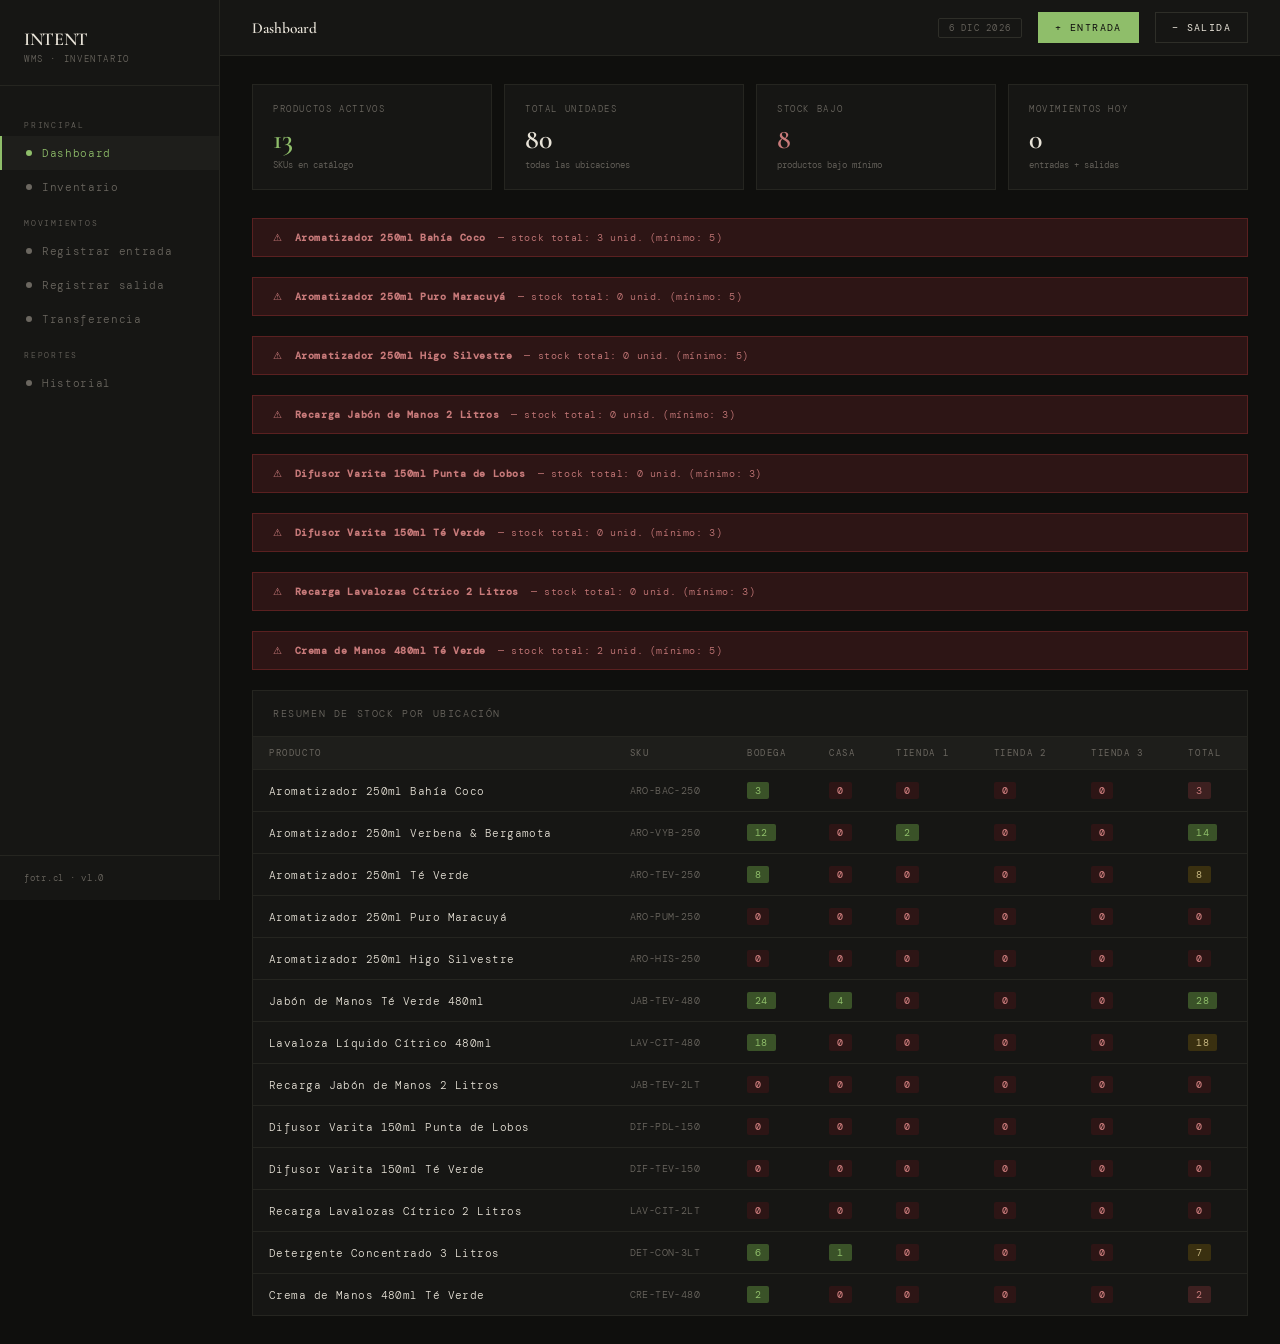
==== wms.html @ 0b29cef2 "Create wms.html" ====
<!DOCTYPE html>
<html lang="es">
<head>
<meta charset="UTF-8">
<meta name="viewport" content="width=device-width, initial-scale=1.0">
<title>WMS · INTENT</title>
<link href="https://fonts.googleapis.com/css2?family=Cormorant+Garamond:wght@300;400;600&family=DM+Mono:wght@300;400;500&display=swap" rel="stylesheet">
<style>
:root {
  --bg: #0f0f0d;
  --surface: #161614;
  --surface2: #1e1e1b;
  --line: #252520;
  --line2: #2e2e28;
  --ink: #e8e3d8;
  --muted: #6b6760;
  --dim: #4a4740;
  --accent: #8fbe6a;
  --accent-dim: #3a5228;
  --amber: #c8b882;
  --blue: #7a9fb8;
  --red: #c87a7a;
  --orange: #c89a6a;
}
*,*::before,*::after{box-sizing:border-box;margin:0;padding:0}
html{font-size:14px}
body{background:var(--bg);color:var(--ink);font-family:'DM Mono',monospace;font-weight:300;min-height:100vh;display:flex;flex-direction:column}

/* SIDEBAR */
.sidebar{width:220px;min-height:100vh;background:var(--surface);border-right:1px solid var(--line);display:flex;flex-direction:column;position:fixed;top:0;left:0;z-index:50}
.sidebar-logo{padding:28px 24px 20px;border-bottom:1px solid var(--line)}
.sidebar-logo .brand{font-family:'Cormorant Garamond',serif;font-weight:600;font-size:1.3rem;color:var(--ink);letter-spacing:-0.02em}
.sidebar-logo .sub{font-size:9px;letter-spacing:0.18em;color:var(--muted);margin-top:3px;text-transform:uppercase}
.nav{flex:1;padding:20px 0}
.nav-section{font-size:8px;letter-spacing:0.22em;color:var(--muted);text-transform:uppercase;padding:14px 24px 6px}
.nav-item{display:flex;align-items:center;gap:10px;padding:10px 24px;cursor:pointer;font-size:11px;letter-spacing:0.06em;color:var(--muted);transition:all 0.15s;border-left:2px solid transparent}
.nav-item:hover{color:var(--ink);background:var(--surface2)}
.nav-item.active{color:var(--accent);border-left-color:var(--accent);background:var(--surface2)}
.nav-item .dot{width:6px;height:6px;border-radius:50%;background:currentColor;flex-shrink:0}
.sidebar-foot{padding:16px 24px;border-top:1px solid var(--line);font-size:9px;color:var(--muted);letter-spacing:0.08em}

/* MAIN */
.main{margin-left:220px;flex:1;display:flex;flex-direction:column;min-height:100vh}
.topbar{height:56px;border-bottom:1px solid var(--line);display:flex;align-items:center;justify-content:space-between;padding:0 32px;background:var(--surface);position:sticky;top:0;z-index:40}
.topbar-title{font-family:'Cormorant Garamond',serif;font-size:1.1rem;font-weight:600;color:var(--ink)}
.topbar-right{display:flex;align-items:center;gap:16px}
.badge-loc{font-size:9px;letter-spacing:0.14em;padding:3px 10px;border:1px solid var(--line2);color:var(--muted);text-transform:uppercase;border-radius:2px}
.btn{font-family:'DM Mono',monospace;font-size:10px;letter-spacing:0.14em;text-transform:uppercase;padding:8px 16px;border:1px solid var(--line2);background:none;color:var(--ink);cursor:pointer;transition:all 0.15s;border-radius:0}
.btn:hover{background:var(--surface2)}
.btn.primary{background:var(--accent);color:#0f0f0d;border-color:var(--accent)}
.btn.primary:hover{opacity:0.88}

/* CONTENT */
.content{padding:28px 32px;flex:1}

/* VIEWS */
.view{display:none}
.view.active{display:block}

/* STAT CARDS */
.stats{display:grid;grid-template-columns:repeat(4,1fr);gap:12px;margin-bottom:28px}
.stat{background:var(--surface);border:1px solid var(--line);padding:18px 20px}
.stat-label{font-size:9px;letter-spacing:0.18em;color:var(--muted);text-transform:uppercase;margin-bottom:10px}
.stat-val{font-family:'Cormorant Garamond',serif;font-size:2rem;font-weight:600;color:var(--ink);line-height:1}
.stat-sub{font-size:9px;color:var(--muted);margin-top:6px}
.stat.alert .stat-val{color:var(--red)}
.stat.ok .stat-val{color:var(--accent)}

/* TABLE */
.table-wrap{background:var(--surface);border:1px solid var(--line);overflow:hidden}
.table-header{display:flex;align-items:center;justify-content:space-between;padding:16px 20px;border-bottom:1px solid var(--line)}
.table-title{font-size:10px;letter-spacing:0.16em;color:var(--muted);text-transform:uppercase}
.table-actions{display:flex;gap:8px;align-items:center}
.search-box{background:var(--surface2);border:1px solid var(--line);color:var(--ink);font-family:'DM Mono',monospace;font-size:11px;padding:6px 12px;outline:none;width:180px;letter-spacing:0.04em}
.search-box::placeholder{color:var(--muted)}
.filter-select{background:var(--surface2);border:1px solid var(--line);color:var(--muted);font-family:'DM Mono',monospace;font-size:10px;padding:6px 10px;outline:none;letter-spacing:0.06em;cursor:pointer}

table{width:100%;border-collapse:collapse}
thead th{font-size:9px;letter-spacing:0.18em;color:var(--muted);text-transform:uppercase;padding:10px 16px;text-align:left;border-bottom:1px solid var(--line);background:var(--surface2);font-weight:400}
tbody tr{border-bottom:1px solid var(--line);transition:background 0.12s}
tbody tr:hover{background:var(--surface2)}
tbody tr:last-child{border-bottom:none}
tbody td{padding:12px 16px;font-size:11px;letter-spacing:0.04em;color:var(--ink)}
tbody td.muted{color:var(--muted)}
tbody td.mono{font-size:10px;color:var(--muted)}

/* STOCK BADGE */
.stock-num{display:inline-block;padding:2px 8px;font-size:10px;border-radius:2px;font-weight:400}
.stock-ok{background:var(--accent-dim);color:var(--accent)}
.stock-low{background:#3d2020;color:var(--red)}
.stock-zero{background:#2d1515;color:#c87a7a;font-weight:500}
.stock-med{background:#3a3010;color:var(--amber)}

/* STATUS BADGE */
.status-badge{font-size:8px;letter-spacing:0.14em;text-transform:uppercase;padding:2px 7px;border-radius:2px}
.status-active{background:var(--accent-dim);color:var(--accent)}
.status-inactive{background:var(--line);color:var(--muted)}

/* LOCATION TABS */
.loc-tabs{display:flex;gap:0;margin-bottom:20px;border-bottom:1px solid var(--line)}
.loc-tab{font-size:10px;letter-spacing:0.1em;padding:10px 18px;cursor:pointer;border:none;background:none;color:var(--muted);border-bottom:2px solid transparent;margin-bottom:-1px;transition:all 0.15s;text-transform:uppercase}
.loc-tab:hover{color:var(--ink)}
.loc-tab.active{color:var(--accent);border-bottom-color:var(--accent)}

/* MODAL */
.modal-back{display:none;position:fixed;inset:0;background:rgba(8,8,6,0.9);z-index:200;align-items:center;justify-content:center}
.modal-back.open{display:flex}
.modal{background:var(--surface);border:1px solid var(--line2);width:100%;max-width:460px;padding:32px;position:relative;animation:mUp 0.2s ease}
@keyframes mUp{from{transform:translateY(14px);opacity:0}to{transform:translateY(0);opacity:1}}
.modal-close{position:absolute;top:14px;right:16px;background:none;border:none;color:var(--muted);font-size:16px;cursor:pointer;padding:4px 8px}
.modal-close:hover{color:var(--ink)}
.modal h2{font-family:'Cormorant Garamond',serif;font-size:1.4rem;font-weight:600;margin-bottom:6px}
.modal-sub{font-size:10px;color:var(--muted);margin-bottom:24px;letter-spacing:0.06em}
.field{margin-bottom:16px}
.field label{display:block;font-size:9px;letter-spacing:0.18em;color:var(--muted);text-transform:uppercase;margin-bottom:7px}
.field select,.field input,.field textarea{width:100%;background:var(--bg);border:1px solid var(--line2);color:var(--ink);font-family:'DM Mono',monospace;font-size:12px;font-weight:300;padding:10px 12px;outline:none;transition:border-color 0.15s;border-radius:0;-webkit-appearance:none;letter-spacing:0.04em}
.field select:focus,.field input:focus,.field textarea:focus{border-color:var(--accent)}
.field textarea{resize:vertical;min-height:60px}
.field-row{display:grid;grid-template-columns:1fr 1fr;gap:12px}
.modal-foot{display:flex;justify-content:flex-end;gap:10px;margin-top:24px;padding-top:20px;border-top:1px solid var(--line)}
.modal-err{font-size:10px;color:var(--red);margin-top:10px;min-height:14px}

/* HISTORIAL */
.hist-item{display:flex;align-items:flex-start;gap:16px;padding:14px 20px;border-bottom:1px solid var(--line)}
.hist-item:last-child{border-bottom:none}
.hist-dot{width:8px;height:8px;border-radius:50%;margin-top:3px;flex-shrink:0}
.hist-dot.entrada{background:var(--accent)}
.hist-dot.salida{background:var(--red)}
.hist-dot.transferencia{background:var(--blue)}
.hist-dot.ajuste{background:var(--amber)}
.hist-body{flex:1}
.hist-top{display:flex;justify-content:space-between;align-items:baseline}
.hist-title{font-size:11px;color:var(--ink)}
.hist-date{font-size:9px;color:var(--muted)}
.hist-detail{font-size:10px;color:var(--muted);margin-top:3px;letter-spacing:0.04em}
.hist-qty{font-size:11px;font-weight:500}
.hist-qty.pos{color:var(--accent)}
.hist-qty.neg{color:var(--red)}

/* ALERT BANNER */
.alert-banner{background:#2d1515;border:1px solid #5a2020;padding:12px 20px;margin-bottom:20px;display:flex;align-items:center;gap:12px;font-size:10px;color:var(--red);letter-spacing:0.06em}

/* EMPTY */
.empty{padding:48px;text-align:center;color:var(--muted);font-size:11px;letter-spacing:0.06em}

/* TOOLTIP-LIKE row action */
.row-action{font-size:9px;letter-spacing:0.12em;color:var(--accent);cursor:pointer;text-transform:uppercase;padding:3px 8px;border:1px solid var(--accent-dim);transition:all 0.15s}
.row-action:hover{background:var(--accent-dim)}
</style>
</head>
<body>

<!-- SIDEBAR -->
<div class="sidebar">
  <div class="sidebar-logo">
    <div class="brand">INTENT</div>
    <div class="sub">WMS · Inventario</div>
  </div>
  <nav class="nav">
    <div class="nav-section">Principal</div>
    <div class="nav-item active" onclick="showView('dashboard',this)"><span class="dot"></span>Dashboard</div>
    <div class="nav-item" onclick="showView('inventario',this)"><span class="dot"></span>Inventario</div>
    <div class="nav-section">Movimientos</div>
    <div class="nav-item" onclick="showView('entrada',this)"><span class="dot"></span>Registrar entrada</div>
    <div class="nav-item" onclick="showView('salida',this)"><span class="dot"></span>Registrar salida</div>
    <div class="nav-item" onclick="showView('transferencia',this)"><span class="dot"></span>Transferencia</div>
    <div class="nav-section">Reportes</div>
    <div class="nav-item" onclick="showView('historial',this)"><span class="dot"></span>Historial</div>
  </nav>
  <div class="sidebar-foot">fotr.cl · v1.0</div>
</div>

<!-- MAIN -->
<div class="main">
  <div class="topbar">
    <div class="topbar-title" id="topbar-title">Dashboard</div>
    <div class="topbar-right">
      <span class="badge-loc" id="fecha-hoy"></span>
      <button class="btn primary" onclick="openMovModal('entrada')">+ Entrada</button>
      <button class="btn" onclick="openMovModal('salida')">− Salida</button>
    </div>
  </div>

  <div class="content">

    <!-- ══ DASHBOARD ══ -->
    <div class="view active" id="view-dashboard">
      <div class="stats">
        <div class="stat ok">
          <div class="stat-label">Productos activos</div>
          <div class="stat-val" id="s-activos">—</div>
          <div class="stat-sub">SKUs en catálogo</div>
        </div>
        <div class="stat">
          <div class="stat-label">Total unidades</div>
          <div class="stat-val" id="s-total">—</div>
          <div class="stat-sub">todas las ubicaciones</div>
        </div>
        <div class="stat alert">
          <div class="stat-label">Stock bajo</div>
          <div class="stat-val" id="s-bajo">—</div>
          <div class="stat-sub">productos bajo mínimo</div>
        </div>
        <div class="stat">
          <div class="stat-label">Movimientos hoy</div>
          <div class="stat-val" id="s-movhoy">—</div>
          <div class="stat-sub">entradas + salidas</div>
        </div>
      </div>

      <div id="alert-container"></div>

      <div class="table-wrap">
        <div class="table-header">
          <span class="table-title">Resumen de stock por ubicación</span>
        </div>
        <table>
          <thead>
            <tr>
              <th>Producto</th>
              <th>SKU</th>
              <th>Bodega</th>
              <th>Casa</th>
              <th>Tienda 1</th>
              <th>Tienda 2</th>
              <th>Tienda 3</th>
              <th>Total</th>
            </tr>
          </thead>
          <tbody id="dash-table"></tbody>
        </table>
      </div>
    </div>

    <!-- ══ INVENTARIO ══ -->
    <div class="view" id="view-inventario">
      <div class="loc-tabs">
        <button class="loc-tab active" onclick="filterLoc('all',this)">Todas</button>
        <button class="loc-tab" onclick="filterLoc('Bodega',this)">Bodega</button>
        <button class="loc-tab" onclick="filterLoc('Casa',this)">Casa</button>
        <button class="loc-tab" onclick="filterLoc('Tienda 1',this)">Tienda 1</button>
        <button class="loc-tab" onclick="filterLoc('Tienda 2',this)">Tienda 2</button>
        <button class="loc-tab" onclick="filterLoc('Tienda 3',this)">Tienda 3</button>
      </div>
      <div class="table-wrap">
        <div class="table-header">
          <span class="table-title">Stock de productos</span>
          <div class="table-actions">
            <input class="search-box" type="text" placeholder="buscar producto..." oninput="renderInventario()">
            <select class="filter-select" onchange="renderInventario()">
              <option value="all">Todos</option>
              <option value="Activo">Activos</option>
              <option value="Inactivo">Inactivos</option>
            </select>
          </div>
        </div>
        <table>
          <thead>
            <tr>
              <th>Estado</th>
              <th>Producto</th>
              <th>SKU</th>
              <th>Variante</th>
              <th>Stock</th>
              <th>Mínimo</th>
              <th>P. Venta</th>
              <th>Acción</th>
            </tr>
          </thead>
          <tbody id="inv-table"></tbody>
        </table>
      </div>
    </div>

    <!-- ══ HISTORIAL ══ -->
    <div class="view" id="view-historial">
      <div class="table-wrap">
        <div class="table-header">
          <span class="table-title">Historial de movimientos</span>
          <div class="table-actions">
            <input class="search-box" type="text" placeholder="buscar..." oninput="renderHistorial()">
            <select class="filter-select" onchange="renderHistorial()">
              <option value="all">Todos los tipos</option>
              <option value="Entrada">Entrada</option>
              <option value="Venta">Venta</option>
              <option value="Marketing">Marketing</option>
              <option value="Consumo interno">Consumo interno</option>
              <option value="Merma">Merma</option>
              <option value="Ajuste">Ajuste</option>
              <option value="Transferencia">Transferencia</option>
            </select>
          </div>
        </div>
        <div id="hist-list"><div class="empty">Sin movimientos registrados aún.</div></div>
      </div>
    </div>

    <!-- ══ ENTRADA (view) ══ -->
    <div class="view" id="view-entrada">
      <div class="table-wrap" style="max-width:500px">
        <div class="table-header"><span class="table-title">Registrar entrada de mercadería</span></div>
        <div style="padding:24px">
          <div class="field">
            <label>Producto</label>
            <select id="e-producto" onchange="updateSKU('e')">
              <option value="">— selecciona —</option>
            </select>
          </div>
          <div class="field">
            <label>SKU</label>
            <input type="text" id="e-sku" readonly style="color:var(--muted)">
          </div>
          <div class="field-row">
            <div class="field">
              <label>Cantidad</label>
              <input type="number" id="e-qty" min="1" placeholder="0">
            </div>
            <div class="field">
              <label>Ubicación destino</label>
              <select id="e-loc">
                <option>Bodega</option><option>Casa</option><option>Tienda 1</option><option>Tienda 2</option><option>Tienda 3</option>
              </select>
            </div>
          </div>
          <div class="field">
            <label>Proveedor / referencia</label>
            <input type="text" id="e-ref" placeholder="opcional">
          </div>
          <div class="field">
            <label>Nota</label>
            <textarea id="e-nota" placeholder="opcional"></textarea>
          </div>
          <div class="modal-err" id="e-err"></div>
          <div style="margin-top:4px">
            <button class="btn primary" onclick="registrarMovimiento('Entrada')">Registrar entrada</button>
          </div>
        </div>
      </div>
    </div>

    <!-- ══ SALIDA (view) ══ -->
    <div class="view" id="view-salida">
      <div class="table-wrap" style="max-width:500px">
        <div class="table-header"><span class="table-title">Registrar salida</span></div>
        <div style="padding:24px">
          <div class="field">
            <label>Tipo de salida</label>
            <select id="s-tipo">
              <option>Venta</option>
              <option>Marketing</option>
              <option>Consumo interno</option>
              <option>Merma</option>
              <option>Ajuste</option>
            </select>
          </div>
          <div class="field">
            <label>Producto</label>
            <select id="s-producto" onchange="updateSKU('s')">
              <option value="">— selecciona —</option>
            </select>
          </div>
          <div class="field">
            <label>SKU</label>
            <input type="text" id="s-sku" readonly style="color:var(--muted)">
          </div>
          <div class="field-row">
            <div class="field">
              <label>Cantidad</label>
              <input type="number" id="s-qty" min="1" placeholder="0">
            </div>
            <div class="field">
              <label>Ubicación origen</label>
              <select id="s-loc">
                <option>Bodega</option><option>Casa</option><option>Tienda 1</option><option>Tienda 2</option><option>Tienda 3</option>
              </select>
            </div>
          </div>
          <div class="field">
            <label>Referencia / pedido</label>
            <input type="text" id="s-ref" placeholder="nº pedido, canal, etc.">
          </div>
          <div class="field">
            <label>Nota</label>
            <textarea id="s-nota" placeholder="opcional"></textarea>
          </div>
          <div class="modal-err" id="s-err"></div>
          <div style="margin-top:4px">
            <button class="btn primary" onclick="registrarMovimiento('Salida')">Registrar salida</button>
          </div>
        </div>
      </div>
    </div>

    <!-- ══ TRANSFERENCIA (view) ══ -->
    <div class="view" id="view-transferencia">
      <div class="table-wrap" style="max-width:500px">
        <div class="table-header"><span class="table-title">Transferencia entre ubicaciones</span></div>
        <div style="padding:24px">
          <div class="field">
            <label>Producto</label>
            <select id="t-producto" onchange="updateSKU('t')">
              <option value="">— selecciona —</option>
            </select>
          </div>
          <div class="field">
            <label>SKU</label>
            <input type="text" id="t-sku" readonly style="color:var(--muted)">
          </div>
          <div class="field-row">
            <div class="field">
              <label>Desde</label>
              <select id="t-desde">
                <option>Bodega</option><option>Casa</option><option>Tienda 1</option><option>Tienda 2</option><option>Tienda 3</option>
              </select>
            </div>
            <div class="field">
              <label>Hacia</label>
              <select id="t-hacia">
                <option>Casa</option><option>Bodega</option><option>Tienda 1</option><option>Tienda 2</option><option>Tienda 3</option>
              </select>
            </div>
          </div>
          <div class="field">
            <label>Cantidad</label>
            <input type="number" id="t-qty" min="1" placeholder="0">
          </div>
          <div class="field">
            <label>Nota</label>
            <textarea id="t-nota" placeholder="opcional"></textarea>
          </div>
          <div class="modal-err" id="t-err"></div>
          <div style="margin-top:4px">
            <button class="btn primary" onclick="registrarTransferencia()">Registrar transferencia</button>
          </div>
        </div>
      </div>
    </div>

  </div><!-- /content -->
</div><!-- /main -->

<!-- MODAL AJUSTE RÁPIDO -->
<div class="modal-back" id="ajuste-modal">
  <div class="modal">
    <button class="modal-close" onclick="closeAjuste()">✕</button>
    <h2>Ajuste de stock</h2>
    <div class="modal-sub" id="ajuste-sub">Producto</div>
    <div class="field-row">
      <div class="field">
        <label>Ubicación</label>
        <select id="aj-loc">
          <option>Bodega</option><option>Casa</option><option>Tienda 1</option><option>Tienda 2</option><option>Tienda 3</option>
        </select>
      </div>
      <div class="field">
        <label>Nuevo stock total</label>
        <input type="number" id="aj-qty" min="0" placeholder="0">
      </div>
    </div>
    <div class="field">
      <label>Motivo</label>
      <input type="text" id="aj-motivo" placeholder="conteo físico, corrección...">
    </div>
    <div class="modal-err" id="aj-err"></div>
    <div class="modal-foot">
      <button class="btn" onclick="closeAjuste()">Cancelar</button>
      <button class="btn primary" onclick="confirmarAjuste()">Confirmar ajuste</button>
    </div>
  </div>
</div>

<script>
// ══ CATÁLOGO DE PRODUCTOS ══
const PRODUCTOS = [
  {id:1, nombre:'Aromatizador 250ml Bahía Coco',       variante:'Bahía Coco',        sku:'ARO-BAC-250', estado:'Activo',   precio:9500, minimo:5},
  {id:2, nombre:'Aromatizador 250ml Verbena & Bergamota',variante:'Verbena & Bergamota',sku:'ARO-VYB-250', estado:'Activo',   precio:9500, minimo:5},
  {id:3, nombre:'Aromatizador 250ml Té Verde',          variante:'Té Verde',          sku:'ARO-TEV-250', estado:'Activo',   precio:9500, minimo:5},
  {id:4, nombre:'Aromatizador 250ml Puro Maracuyá',     variante:'Puro Maracuyá',     sku:'ARO-PUM-250', estado:'Activo',   precio:9500, minimo:5},
  {id:5, nombre:'Aromatizador 250ml Higo Silvestre',    variante:'Higo Silvestre',    sku:'ARO-HIS-250', estado:'Activo',   precio:9500, minimo:5},
  {id:6, nombre:'Aromatizador 250ml Maracuya con Mango',variante:'Maracuyá con Mango',sku:'ARO-MCM-250', estado:'Inactivo', precio:9500, minimo:0},
  {id:7, nombre:'Aromatizador 250ml Punta de Lobos',    variante:'Punta de Lobos',    sku:'ARO-PDL-250', estado:'Inactivo', precio:9500, minimo:0},
  {id:8, nombre:'Jabón de Manos Té Verde 480ml',        variante:'Té Verde',          sku:'JAB-TEV-480', estado:'Activo',   precio:9500, minimo:10},
  {id:9, nombre:'Lavaloza Líquido Cítrico 480ml',       variante:'Cítrico',           sku:'LAV-CIT-480', estado:'Activo',   precio:4900, minimo:10},
  {id:10,nombre:'Recarga Jabón de Manos 2 Litros',      variante:'Té Verde',          sku:'JAB-TEV-2LT', estado:'Activo',   precio:19500,minimo:3},
  {id:11,nombre:'Difusor Varita 150ml Punta de Lobos',  variante:'Punta de Lobos',    sku:'DIF-PDL-150', estado:'Activo',   precio:14900,minimo:3},
  {id:12,nombre:'Difusor Varita 150ml Té Verde',        variante:'Té Verde',          sku:'DIF-TEV-150', estado:'Activo',   precio:14900,minimo:3},
  {id:13,nombre:'Recarga Lavalozas Cítrico 2 Litros',   variante:'Cítrico',           sku:'LAV-CIT-2LT', estado:'Activo',   precio:7900, minimo:3},
  {id:14,nombre:'Detergente Concentrado 3 Litros',      variante:'Suave',             sku:'DET-CON-3LT', estado:'Activo',   precio:10500,minimo:5},
  {id:15,nombre:'Crema de Manos 480ml Té Verde',        variante:'Té Verde',          sku:'CRE-TEV-480', estado:'Activo',   precio:12900,minimo:5},
];

const LOCS = ['Bodega','Casa','Tienda 1','Tienda 2','Tienda 3'];

// ══ ESTADO PRINCIPAL ══
// stock[idProducto][ubicacion] = cantidad
let stock = {};
let movimientos = [];
let currentLoc = 'all';
let ajusteProductoId = null;

// Inicializar stock en 0
PRODUCTOS.forEach(p => {
  stock[p.id] = {};
  LOCS.forEach(l => stock[p.id][l] = 0);
});

// Stock demo inicial para que no quede vacío
stock[8]['Bodega'] = 24; stock[8]['Casa'] = 4;
stock[9]['Bodega'] = 18;
stock[1]['Bodega'] = 3; // bajo mínimo — genera alerta
stock[2]['Bodega'] = 12; stock[2]['Tienda 1'] = 2;
stock[3]['Bodega'] = 8;
stock[14]['Bodega'] = 6; stock[14]['Casa'] = 1;
stock[15]['Bodega'] = 2; // bajo mínimo

// ══ NAVEGACIÓN ══
function showView(id, el) {
  document.querySelectorAll('.view').forEach(v => v.classList.remove('active'));
  document.querySelectorAll('.nav-item').forEach(n => n.classList.remove('active'));
  document.getElementById('view-'+id).classList.add('active');
  if(el) el.classList.add('active');
  const titles = {dashboard:'Dashboard',inventario:'Inventario',entrada:'Registrar entrada',salida:'Registrar salida',transferencia:'Transferencia',historial:'Historial'};
  document.getElementById('topbar-title').textContent = titles[id] || id;
  if(id==='dashboard') renderDashboard();
  if(id==='inventario') renderInventario();
  if(id==='historial') renderHistorial();
  if(['entrada','salida','transferencia'].includes(id)) populateSelects();
}

// ══ FECHA ══
function setFecha(){
  const d = new Date();
  const meses = ['Ene','Feb','Mar','Abr','May','Jun','Jul','Ago','Sep','Oct','Nov','Dic'];
  document.getElementById('fecha-hoy').textContent = d.getDate()+' '+meses[d.getMonth()]+' '+d.getFullYear();
}

// ══ HELPERS ══
function totalStock(pid) { return LOCS.reduce((s,l)=>s+(stock[pid][l]||0),0); }
function fmt(n){ return n.toLocaleString('es-CL'); }
function tsNow(){
  const d=new Date();
  return d.toLocaleDateString('es-CL',{day:'2-digit',month:'2-digit',year:'2-digit'})+' '+d.toLocaleTimeString('es-CL',{hour:'2-digit',minute:'2-digit'});
}
function stockClass(qty, minimo){
  if(qty===0) return 'stock-zero';
  if(minimo>0 && qty<=minimo) return 'stock-low';
  if(minimo>0 && qty<=minimo*2) return 'stock-med';
  return 'stock-ok';
}

// ══ DASHBOARD ══
function renderDashboard(){
  const activos = PRODUCTOS.filter(p=>p.estado==='Activo');
  const total = PRODUCTOS.reduce((s,p)=>s+totalStock(p.id),0);
  const bajos = activos.filter(p=>p.minimo>0 && totalStock(p.id)<=p.minimo);
  const hoy = new Date().toDateString();
  const movHoy = movimientos.filter(m=>new Date(m.ts).toDateString()===hoy).length;

  document.getElementById('s-activos').textContent = activos.length;
  document.getElementById('s-total').textContent = fmt(total);
  document.getElementById('s-bajo').textContent = bajos.length;
  document.getElementById('s-movhoy').textContent = movHoy;

  // Alertas
  const ac = document.getElementById('alert-container');
  ac.innerHTML = '';
  bajos.forEach(p=>{
    const div=document.createElement('div');
    div.className='alert-banner';
    div.innerHTML=`<span>⚠</span> <strong>${p.nombre}</strong> — stock total: ${totalStock(p.id)} unid. (mínimo: ${p.minimo})`;
    ac.appendChild(div);
  });

  // Tabla resumen
  const tbody = document.getElementById('dash-table');
  tbody.innerHTML = '';
  PRODUCTOS.filter(p=>p.estado==='Activo').forEach(p=>{
    const tot=totalStock(p.id);
    const cls=stockClass(tot,p.minimo);
    tbody.innerHTML+=`<tr>
      <td>${p.nombre}</td>
      <td class="mono">${p.sku}</td>
      ${LOCS.map(l=>`<td><span class="stock-num ${stockClass(stock[p.id][l]||0,0)}">${stock[p.id][l]||0}</span></td>`).join('')}
      <td><span class="stock-num ${cls}">${tot}</span></td>
    </tr>`;
  });
}

// ══ INVENTARIO ══
function filterLoc(loc, el){
  currentLoc = loc;
  document.querySelectorAll('.loc-tab').forEach(t=>t.classList.remove('active'));
  el.classList.add('active');
  renderInventario();
}

function renderInventario(){
  const search = document.querySelector('#view-inventario .search-box')?.value.toLowerCase()||'';
  const filtroEstado = document.querySelector('#view-inventario .filter-select')?.value||'all';
  const tbody = document.getElementById('inv-table');
  tbody.innerHTML='';

  PRODUCTOS
    .filter(p=> filtroEstado==='all' || p.estado===filtroEstado)
    .filter(p=> p.nombre.toLowerCase().includes(search) || p.sku.toLowerCase().includes(search))
    .forEach(p=>{
      const qty = currentLoc==='all' ? totalStock(p.id) : (stock[p.id][currentLoc]||0);
      const cls = stockClass(qty, p.minimo);
      const activo = p.estado==='Activo';
      tbody.innerHTML+=`<tr style="${activo?'':'opacity:0.45'}">
        <td><span class="status-badge ${activo?'status-active':'status-inactive'}">${p.estado}</span></td>
        <td>${p.nombre}</td>
        <td class="mono">${p.sku}</td>
        <td class="muted">${p.variante}</td>
        <td><span class="stock-num ${cls}">${qty}</span></td>
        <td class="muted">${p.minimo||'—'}</td>
        <td class="muted">$${fmt(p.precio)}</td>
        <td>${activo?`<span class="row-action" onclick="openAjuste(${p.id})">Ajustar</span>`:'—'}</td>
      </tr>`;
    });
}

// ══ HISTORIAL ══
function renderHistorial(){
  const search = document.querySelector('#view-historial .search-box')?.value.toLowerCase()||'';
  const filtroTipo = document.querySelector('#view-historial .filter-select')?.value||'all';
  const el = document.getElementById('hist-list');

  const filtrado = movimientos
    .filter(m=> filtroTipo==='all' || m.tipo===filtroTipo || (filtroTipo==='Entrada'&&m.tipo==='Entrada') || (filtroTipo==='Salida'&&['Venta','Marketing','Consumo interno','Merma','Ajuste'].includes(m.tipo)))
    .filter(m=> m.producto.toLowerCase().includes(search) || m.tipo.toLowerCase().includes(search) || (m.ref||'').toLowerCase().includes(search))
    .slice().reverse();

  if(!filtrado.length){el.innerHTML='<div class="empty">Sin movimientos que mostrar.</div>';return;}

  el.innerHTML = filtrado.map(m=>{
    const esTrans = m.tipo==='Transferencia';
    const esEntrada = m.tipo==='Entrada';
    const dotCls = esEntrada?'entrada':esTrans?'transferencia':m.tipo==='Ajuste'?'ajuste':'salida';
    const qtySign = esEntrada||esTrans?'pos':'neg';
    const qtyStr = (esEntrada?'+':esTrans?'↔':'-')+m.qty;
    const detalle = esTrans ? `${m.desde} → ${m.hacia}` : m.loc + (m.ref?` · ${m.ref}`:'');
    return `<div class="hist-item">
      <div class="hist-dot ${dotCls}"></div>
      <div class="hist-body">
        <div class="hist-top">
          <span class="hist-title">${m.producto} <span style="color:var(--muted);font-size:10px">· ${m.tipo}</span></span>
          <span class="hist-qty ${qtySign}">${qtyStr}</span>
        </div>
        <div class="hist-detail">${detalle}${m.nota?' · '+m.nota:''} <span style="margin-left:8px;color:var(--muted)">${m.ts}</span></div>
      </div>
    </div>`;
  }).join('');
}

// ══ SELECTS DE PRODUCTOS ══
function populateSelects(){
  ['e','s','t'].forEach(prefix=>{
    const sel = document.getElementById(prefix+'-producto');
    if(!sel) return;
    sel.innerHTML='<option value="">— selecciona —</option>';
    PRODUCTOS.filter(p=>p.estado==='Activo').forEach(p=>{
      sel.innerHTML+=`<option value="${p.id}">${p.nombre} (${p.sku})</option>`;
    });
  });
}

function updateSKU(prefix){
  const sel = document.getElementById(prefix+'-producto');
  const skuEl = document.getElementById(prefix+'-sku');
  const pid = parseInt(sel.value);
  const p = PRODUCTOS.find(x=>x.id===pid);
  skuEl.value = p ? p.sku : '';
}

// ══ REGISTRAR MOVIMIENTO ══
function registrarMovimiento(tipoBase){
  const prefix = tipoBase==='Entrada' ? 'e' : 's';
  const pid = parseInt(document.getElementById(prefix+'-producto').value);
  const qty = parseInt(document.getElementById(prefix+'-qty').value);
  const loc = document.getElementById(prefix+'-loc').value;
  const ref = document.getElementById(prefix+'-ref')?.value||'';
  const nota = document.getElementById(prefix+'-nota')?.value||'';
  const tipo = tipoBase==='Salida' ? document.getElementById('s-tipo').value : 'Entrada';
  const errEl = document.getElementById(prefix+'-err');

  if(!pid){errEl.textContent='Selecciona un producto.';return;}
  if(!qty||qty<1){errEl.textContent='Cantidad debe ser mayor a 0.';return;}

  if(tipoBase==='Salida'){
    const actual = stock[pid][loc]||0;
    if(qty>actual){errEl.textContent=`Stock insuficiente en ${loc}: hay ${actual} unid.`;return;}
    stock[pid][loc] = actual - qty;
  } else {
    stock[pid][loc] = (stock[pid][loc]||0) + qty;
  }

  const p = PRODUCTOS.find(x=>x.id===pid);
  movimientos.push({tipo, producto:p.nombre, sku:p.sku, qty, loc, ref, nota, ts:tsNow()});
  errEl.textContent='';

  // Limpiar
  document.getElementById(prefix+'-producto').value='';
  document.getElementById(prefix+'-sku').value='';
  document.getElementById(prefix+'-qty').value='';
  if(document.getElementById(prefix+'-ref')) document.getElementById(prefix+'-ref').value='';
  if(document.getElementById(prefix+'-nota')) document.getElementById(prefix+'-nota').value='';

  // Feedback
  errEl.style.color='var(--accent)';
  errEl.textContent=`✓ ${tipo} registrada: ${qty} unid. de ${p.nombre}`;
  setTimeout(()=>{errEl.textContent='';errEl.style.color='var(--red)';},3000);
  renderDashboard();
}

// ══ TRANSFERENCIA ══
function registrarTransferencia(){
  const pid = parseInt(document.getElementById('t-producto').value);
  const desde = document.getElementById('t-desde').value;
  const hacia = document.getElementById('t-hacia').value;
  const qty = parseInt(document.getElementById('t-qty').value);
  const nota = document.getElementById('t-nota').value||'';
  const errEl = document.getElementById('t-err');

  if(!pid){errEl.textContent='Selecciona un producto.';return;}
  if(desde===hacia){errEl.textContent='Origen y destino deben ser distintos.';return;}
  if(!qty||qty<1){errEl.textContent='Cantidad debe ser mayor a 0.';return;}

  const actual = stock[pid][desde]||0;
  if(qty>actual){errEl.textContent=`Stock insuficiente en ${desde}: hay ${actual} unid.`;return;}

  stock[pid][desde] = actual - qty;
  stock[pid][hacia] = (stock[pid][hacia]||0) + qty;

  const p = PRODUCTOS.find(x=>x.id===pid);
  movimientos.push({tipo:'Transferencia', producto:p.nombre, sku:p.sku, qty, desde, hacia, nota, ts:tsNow()});
  errEl.textContent='';
  document.getElementById('t-producto').value='';
  document.getElementById('t-sku').value='';
  document.getElementById('t-qty').value='';
  document.getElementById('t-nota').value='';
  errEl.style.color='var(--accent)';
  errEl.textContent=`✓ Transferencia registrada: ${qty} unid. de ${p.nombre} (${desde} → ${hacia})`;
  setTimeout(()=>{errEl.textContent='';errEl.style.color='var(--red)';},3000);
  renderDashboard();
}

// ══ AJUSTE RÁPIDO ══
function openAjuste(pid){
  const p = PRODUCTOS.find(x=>x.id===pid);
  ajusteProductoId = pid;
  document.getElementById('ajuste-sub').textContent = p.nombre + ' · ' + p.sku;
  document.getElementById('aj-qty').value='';
  document.getElementById('aj-motivo').value='';
  document.getElementById('aj-err').textContent='';
  document.getElementById('ajuste-modal').classList.add('open');
}

function closeAjuste(){
  document.getElementById('ajuste-modal').classList.remove('open');
  ajusteProductoId = null;
}

function confirmarAjuste(){
  const loc = document.getElementById('aj-loc').value;
  const nuevoQty = parseInt(document.getElementById('aj-qty').value);
  const motivo = document.getElementById('aj-motivo').value;
  const errEl = document.getElementById('aj-err');

  if(isNaN(nuevoQty)||nuevoQty<0){errEl.textContent='Ingresa una cantidad válida.';return;}

  const p = PRODUCTOS.find(x=>x.id===ajusteProductoId);
  const anterior = stock[p.id][loc]||0;
  const diff = nuevoQty - anterior;
  stock[p.id][loc] = nuevoQty;

  movimientos.push({tipo:'Ajuste', producto:p.nombre, sku:p.sku, qty:Math.abs(diff), loc, ref:`${anterior}→${nuevoQty}`, nota:motivo||'ajuste manual', ts:tsNow()});
  closeAjuste();
  renderInventario();
  renderDashboard();
}

// ══ MODAL ACCESO RÁPIDO DESDE TOPBAR ══
function openMovModal(tipo){
  showView(tipo, null);
  document.querySelectorAll('.nav-item').forEach(n=>{
    if(n.textContent.trim().toLowerCase().includes(tipo)) n.classList.add('active');
    else n.classList.remove('active');
  });
}

// ══ INIT ══
setFecha();
populateSelects();
renderDashboard();
</script>
</body>
</html>
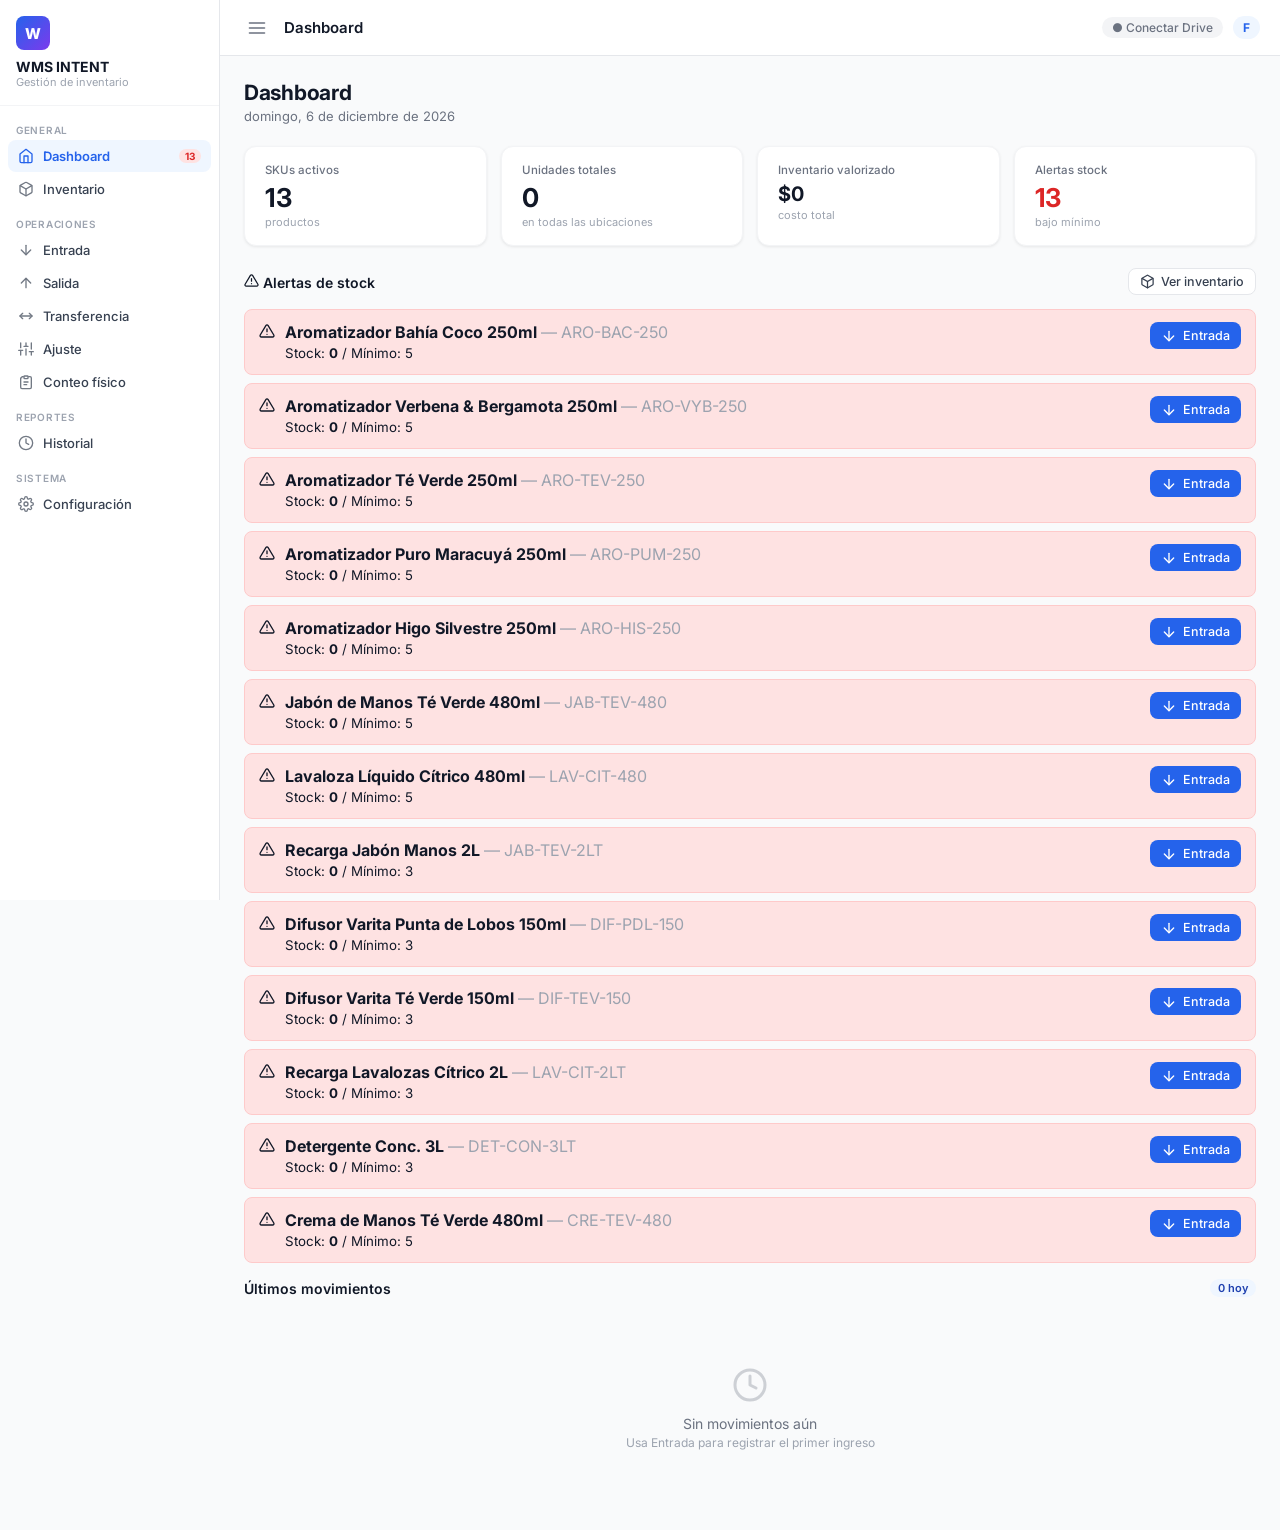
==== commit f94c5290: "Update wms.html" ====
--- a/wms.html
+++ b/wms.html
@@ -2,797 +2,1342 @@
 <html lang="es">
 <head>
 <meta charset="UTF-8">
-<meta name="viewport" content="width=device-width, initial-scale=1.0">
-<title>WMS · INTENT</title>
-<link href="https://fonts.googleapis.com/css2?family=Cormorant+Garamond:wght@300;400;600&family=DM+Mono:wght@300;400;500&display=swap" rel="stylesheet">
+<meta name="viewport" content="width=device-width,initial-scale=1,maximum-scale=1">
+<title>WMS INTENT</title>
+<link rel="preconnect" href="https://fonts.googleapis.com">
+<link rel="preconnect" href="https://fonts.gstatic.com" crossorigin>
+<link href="https://fonts.googleapis.com/css2?family=Inter:wght@400;500;600;700&display=swap" rel="stylesheet">
 <style>
-:root {
-  --bg: #0f0f0d;
-  --surface: #161614;
-  --surface2: #1e1e1b;
-  --line: #252520;
-  --line2: #2e2e28;
-  --ink: #e8e3d8;
-  --muted: #6b6760;
-  --dim: #4a4740;
-  --accent: #8fbe6a;
-  --accent-dim: #3a5228;
-  --amber: #c8b882;
-  --blue: #7a9fb8;
-  --red: #c87a7a;
-  --orange: #c89a6a;
+:root{
+  --blue:#2563EB;--blue-dk:#1D4ED8;--blue-lt:#EFF6FF;
+  --green:#16A34A;--green-lt:#DCFCE7;
+  --amber:#D97706;--amber-lt:#FEF3C7;
+  --red:#DC2626;--red-lt:#FEE2E2;
+  --gray:#6B7280;--gray-lt:#F3F4F6;
+  --text:#111827;--text2:#374151;--text3:#6B7280;--text4:#9CA3AF;
+  --border:#E5E7EB;--blt:#F3F4F6;
+  --bg:#fff;--bg2:#F9FAFB;--bg3:#F3F4F6;
+  --sw:220px;--th:56px;--nh:62px;
+  --r:8px;--rl:12px;
+  --sh:0 1px 3px rgba(0,0,0,.08);--sm:0 4px 16px rgba(0,0,0,.09);
+  --ease:.18s ease;
 }
 *,*::before,*::after{box-sizing:border-box;margin:0;padding:0}
-html{font-size:14px}
-body{background:var(--bg);color:var(--ink);font-family:'DM Mono',monospace;font-weight:300;min-height:100vh;display:flex;flex-direction:column}
-
-/* SIDEBAR */
-.sidebar{width:220px;min-height:100vh;background:var(--surface);border-right:1px solid var(--line);display:flex;flex-direction:column;position:fixed;top:0;left:0;z-index:50}
-.sidebar-logo{padding:28px 24px 20px;border-bottom:1px solid var(--line)}
-.sidebar-logo .brand{font-family:'Cormorant Garamond',serif;font-weight:600;font-size:1.3rem;color:var(--ink);letter-spacing:-0.02em}
-.sidebar-logo .sub{font-size:9px;letter-spacing:0.18em;color:var(--muted);margin-top:3px;text-transform:uppercase}
-.nav{flex:1;padding:20px 0}
-.nav-section{font-size:8px;letter-spacing:0.22em;color:var(--muted);text-transform:uppercase;padding:14px 24px 6px}
-.nav-item{display:flex;align-items:center;gap:10px;padding:10px 24px;cursor:pointer;font-size:11px;letter-spacing:0.06em;color:var(--muted);transition:all 0.15s;border-left:2px solid transparent}
-.nav-item:hover{color:var(--ink);background:var(--surface2)}
-.nav-item.active{color:var(--accent);border-left-color:var(--accent);background:var(--surface2)}
-.nav-item .dot{width:6px;height:6px;border-radius:50%;background:currentColor;flex-shrink:0}
-.sidebar-foot{padding:16px 24px;border-top:1px solid var(--line);font-size:9px;color:var(--muted);letter-spacing:0.08em}
-
-/* MAIN */
-.main{margin-left:220px;flex:1;display:flex;flex-direction:column;min-height:100vh}
-.topbar{height:56px;border-bottom:1px solid var(--line);display:flex;align-items:center;justify-content:space-between;padding:0 32px;background:var(--surface);position:sticky;top:0;z-index:40}
-.topbar-title{font-family:'Cormorant Garamond',serif;font-size:1.1rem;font-weight:600;color:var(--ink)}
-.topbar-right{display:flex;align-items:center;gap:16px}
-.badge-loc{font-size:9px;letter-spacing:0.14em;padding:3px 10px;border:1px solid var(--line2);color:var(--muted);text-transform:uppercase;border-radius:2px}
-.btn{font-family:'DM Mono',monospace;font-size:10px;letter-spacing:0.14em;text-transform:uppercase;padding:8px 16px;border:1px solid var(--line2);background:none;color:var(--ink);cursor:pointer;transition:all 0.15s;border-radius:0}
-.btn:hover{background:var(--surface2)}
-.btn.primary{background:var(--accent);color:#0f0f0d;border-color:var(--accent)}
-.btn.primary:hover{opacity:0.88}
-
-/* CONTENT */
-.content{padding:28px 32px;flex:1}
-
-/* VIEWS */
-.view{display:none}
-.view.active{display:block}
-
-/* STAT CARDS */
-.stats{display:grid;grid-template-columns:repeat(4,1fr);gap:12px;margin-bottom:28px}
-.stat{background:var(--surface);border:1px solid var(--line);padding:18px 20px}
-.stat-label{font-size:9px;letter-spacing:0.18em;color:var(--muted);text-transform:uppercase;margin-bottom:10px}
-.stat-val{font-family:'Cormorant Garamond',serif;font-size:2rem;font-weight:600;color:var(--ink);line-height:1}
-.stat-sub{font-size:9px;color:var(--muted);margin-top:6px}
-.stat.alert .stat-val{color:var(--red)}
-.stat.ok .stat-val{color:var(--accent)}
-
-/* TABLE */
-.table-wrap{background:var(--surface);border:1px solid var(--line);overflow:hidden}
-.table-header{display:flex;align-items:center;justify-content:space-between;padding:16px 20px;border-bottom:1px solid var(--line)}
-.table-title{font-size:10px;letter-spacing:0.16em;color:var(--muted);text-transform:uppercase}
-.table-actions{display:flex;gap:8px;align-items:center}
-.search-box{background:var(--surface2);border:1px solid var(--line);color:var(--ink);font-family:'DM Mono',monospace;font-size:11px;padding:6px 12px;outline:none;width:180px;letter-spacing:0.04em}
-.search-box::placeholder{color:var(--muted)}
-.filter-select{background:var(--surface2);border:1px solid var(--line);color:var(--muted);font-family:'DM Mono',monospace;font-size:10px;padding:6px 10px;outline:none;letter-spacing:0.06em;cursor:pointer}
-
-table{width:100%;border-collapse:collapse}
-thead th{font-size:9px;letter-spacing:0.18em;color:var(--muted);text-transform:uppercase;padding:10px 16px;text-align:left;border-bottom:1px solid var(--line);background:var(--surface2);font-weight:400}
-tbody tr{border-bottom:1px solid var(--line);transition:background 0.12s}
-tbody tr:hover{background:var(--surface2)}
-tbody tr:last-child{border-bottom:none}
-tbody td{padding:12px 16px;font-size:11px;letter-spacing:0.04em;color:var(--ink)}
-tbody td.muted{color:var(--muted)}
-tbody td.mono{font-size:10px;color:var(--muted)}
-
-/* STOCK BADGE */
-.stock-num{display:inline-block;padding:2px 8px;font-size:10px;border-radius:2px;font-weight:400}
-.stock-ok{background:var(--accent-dim);color:var(--accent)}
-.stock-low{background:#3d2020;color:var(--red)}
-.stock-zero{background:#2d1515;color:#c87a7a;font-weight:500}
-.stock-med{background:#3a3010;color:var(--amber)}
-
-/* STATUS BADGE */
-.status-badge{font-size:8px;letter-spacing:0.14em;text-transform:uppercase;padding:2px 7px;border-radius:2px}
-.status-active{background:var(--accent-dim);color:var(--accent)}
-.status-inactive{background:var(--line);color:var(--muted)}
-
-/* LOCATION TABS */
-.loc-tabs{display:flex;gap:0;margin-bottom:20px;border-bottom:1px solid var(--line)}
-.loc-tab{font-size:10px;letter-spacing:0.1em;padding:10px 18px;cursor:pointer;border:none;background:none;color:var(--muted);border-bottom:2px solid transparent;margin-bottom:-1px;transition:all 0.15s;text-transform:uppercase}
-.loc-tab:hover{color:var(--ink)}
-.loc-tab.active{color:var(--accent);border-bottom-color:var(--accent)}
-
-/* MODAL */
-.modal-back{display:none;position:fixed;inset:0;background:rgba(8,8,6,0.9);z-index:200;align-items:center;justify-content:center}
-.modal-back.open{display:flex}
-.modal{background:var(--surface);border:1px solid var(--line2);width:100%;max-width:460px;padding:32px;position:relative;animation:mUp 0.2s ease}
-@keyframes mUp{from{transform:translateY(14px);opacity:0}to{transform:translateY(0);opacity:1}}
-.modal-close{position:absolute;top:14px;right:16px;background:none;border:none;color:var(--muted);font-size:16px;cursor:pointer;padding:4px 8px}
-.modal-close:hover{color:var(--ink)}
-.modal h2{font-family:'Cormorant Garamond',serif;font-size:1.4rem;font-weight:600;margin-bottom:6px}
-.modal-sub{font-size:10px;color:var(--muted);margin-bottom:24px;letter-spacing:0.06em}
-.field{margin-bottom:16px}
-.field label{display:block;font-size:9px;letter-spacing:0.18em;color:var(--muted);text-transform:uppercase;margin-bottom:7px}
-.field select,.field input,.field textarea{width:100%;background:var(--bg);border:1px solid var(--line2);color:var(--ink);font-family:'DM Mono',monospace;font-size:12px;font-weight:300;padding:10px 12px;outline:none;transition:border-color 0.15s;border-radius:0;-webkit-appearance:none;letter-spacing:0.04em}
-.field select:focus,.field input:focus,.field textarea:focus{border-color:var(--accent)}
-.field textarea{resize:vertical;min-height:60px}
-.field-row{display:grid;grid-template-columns:1fr 1fr;gap:12px}
-.modal-foot{display:flex;justify-content:flex-end;gap:10px;margin-top:24px;padding-top:20px;border-top:1px solid var(--line)}
-.modal-err{font-size:10px;color:var(--red);margin-top:10px;min-height:14px}
-
-/* HISTORIAL */
-.hist-item{display:flex;align-items:flex-start;gap:16px;padding:14px 20px;border-bottom:1px solid var(--line)}
-.hist-item:last-child{border-bottom:none}
-.hist-dot{width:8px;height:8px;border-radius:50%;margin-top:3px;flex-shrink:0}
-.hist-dot.entrada{background:var(--accent)}
-.hist-dot.salida{background:var(--red)}
-.hist-dot.transferencia{background:var(--blue)}
-.hist-dot.ajuste{background:var(--amber)}
-.hist-body{flex:1}
-.hist-top{display:flex;justify-content:space-between;align-items:baseline}
-.hist-title{font-size:11px;color:var(--ink)}
-.hist-date{font-size:9px;color:var(--muted)}
-.hist-detail{font-size:10px;color:var(--muted);margin-top:3px;letter-spacing:0.04em}
-.hist-qty{font-size:11px;font-weight:500}
-.hist-qty.pos{color:var(--accent)}
-.hist-qty.neg{color:var(--red)}
-
-/* ALERT BANNER */
-.alert-banner{background:#2d1515;border:1px solid #5a2020;padding:12px 20px;margin-bottom:20px;display:flex;align-items:center;gap:12px;font-size:10px;color:var(--red);letter-spacing:0.06em}
-
-/* EMPTY */
-.empty{padding:48px;text-align:center;color:var(--muted);font-size:11px;letter-spacing:0.06em}
-
-/* TOOLTIP-LIKE row action */
-.row-action{font-size:9px;letter-spacing:0.12em;color:var(--accent);cursor:pointer;text-transform:uppercase;padding:3px 8px;border:1px solid var(--accent-dim);transition:all 0.15s}
-.row-action:hover{background:var(--accent-dim)}
+html{font-size:16px}
+body{font-family:'Inter',-apple-system,BlinkMacSystemFont,'Segoe UI',sans-serif;background:var(--bg2);color:var(--text);-webkit-font-smoothing:antialiased;overflow-x:hidden}
+button{font-family:inherit;cursor:pointer}input,select,textarea{font-family:inherit}
+a{text-decoration:none;color:inherit}
+
+/* ── LAYOUT ── */
+#sidebar{position:fixed;left:0;top:0;width:var(--sw);height:100vh;background:var(--bg);border-right:1px solid var(--border);z-index:50;overflow-y:auto;display:flex;flex-direction:column;transition:transform var(--ease)}
+#topbar{position:fixed;left:var(--sw);top:0;right:0;height:var(--th);background:var(--bg);border-bottom:1px solid var(--border);z-index:40;display:flex;align-items:center;justify-content:space-between;padding:0 20px;transition:left var(--ease)}
+#main{margin-left:var(--sw);margin-top:var(--th);min-height:calc(100vh - var(--th));padding:24px;background:var(--bg2)}
+#sb-overlay{display:none;position:fixed;inset:0;background:rgba(0,0,0,.4);z-index:45}
+#bot-nav{display:none}
+
+/* ── TOPBAR ── */
+.tb-l,.tb-r{display:flex;align-items:center;gap:10px}
+#menu-btn{background:none;border:none;padding:7px;border-radius:var(--r);color:var(--text3);display:flex;align-items:center;transition:background var(--ease)}
+#menu-btn:hover{background:var(--bg3)}
+#pg-title{font-size:15px;font-weight:600;color:var(--text)}
+.conn{display:inline-flex;align-items:center;gap:5px;font-size:12px;font-weight:500;padding:3px 10px;border-radius:100px}
+.conn.on{background:var(--green-lt);color:var(--green)}.conn.off{background:var(--gray-lt);color:var(--gray)}
+.ub{background:var(--blue-lt);color:var(--blue);font-size:12px;font-weight:700;padding:4px 10px;border-radius:100px}
+
+/* ── SIDEBAR ── */
+.sb-brand{padding:16px;border-bottom:1px solid var(--blt)}
+.sb-logo{width:34px;height:34px;background:linear-gradient(135deg,#2563EB,#7C3AED);border-radius:8px;display:flex;align-items:center;justify-content:center;color:#fff;font-size:15px;font-weight:800;margin-bottom:8px}
+.sb-name{font-size:14px;font-weight:700;color:var(--text)}
+.sb-sub{font-size:11px;color:var(--text4)}
+.sb-nav{flex:1;padding:6px 8px 16px}
+.sb-sec{font-size:10px;font-weight:600;color:var(--text4);text-transform:uppercase;letter-spacing:.7px;padding:12px 8px 4px}
+.sb-item{display:flex;align-items:center;gap:9px;padding:8px 10px;border-radius:var(--r);font-size:13px;font-weight:500;color:var(--text2);cursor:pointer;border:none;background:none;width:100%;text-align:left;transition:all var(--ease);margin-bottom:1px}
+.sb-item:hover{background:var(--bg2);color:var(--text)}
+.sb-item.active{background:var(--blue-lt);color:var(--blue);font-weight:600}
+.sb-item svg{width:16px;height:16px;flex-shrink:0;opacity:.7}
+.sb-item.active svg{opacity:1}
+.sb-badge{margin-left:auto;background:var(--red-lt);color:var(--red);font-size:10px;font-weight:700;padding:1px 6px;border-radius:100px}
+
+/* ── COMPONENTS ── */
+.card{background:var(--bg);border-radius:var(--rl);border:1px solid var(--blt);box-shadow:var(--sh);padding:20px}
+.stats{display:grid;grid-template-columns:repeat(auto-fit,minmax(170px,1fr));gap:14px;margin-bottom:22px}
+.stat{background:var(--bg);border:1px solid var(--blt);border-radius:var(--rl);padding:16px 20px;box-shadow:var(--sh)}
+.stat-lbl{font-size:11.5px;color:var(--text3);font-weight:500;margin-bottom:5px}
+.stat-val{font-size:26px;font-weight:700;letter-spacing:-.5px}
+.stat-sub{font-size:11px;color:var(--text4);margin-top:2px}
+
+.pg-hdr{margin-bottom:22px}
+.pg-title{font-size:21px;font-weight:700;letter-spacing:-.3px}
+.pg-sub{font-size:13px;color:var(--text3);margin-top:3px}
+.sec-hdr{display:flex;align-items:center;justify-content:space-between;margin-bottom:14px}
+.sec-ttl{font-size:14px;font-weight:600}
+
+/* Buttons */
+.btn{display:inline-flex;align-items:center;gap:6px;padding:8px 15px;border-radius:var(--r);font-size:13.5px;font-weight:500;border:none;cursor:pointer;transition:all var(--ease);white-space:nowrap}
+.btn svg{width:15px;height:15px;flex-shrink:0}
+.bp{background:var(--blue);color:#fff}.bp:hover{background:var(--blue-dk)}
+.bs{background:var(--bg);color:var(--text2);border:1px solid var(--border)}.bs:hover{background:var(--bg2)}
+.bg{background:var(--green);color:#fff}.bg:hover{filter:brightness(.93)}
+.bd{background:var(--red);color:#fff}.bd:hover{filter:brightness(.93)}
+.bgh{background:none;border:none;color:var(--text3);padding:5px 8px;font-size:13px}.bgh:hover{color:var(--text);background:var(--bg3);border-radius:var(--r)}
+.btn-ic{padding:6px;border-radius:var(--r);background:none;border:none;color:var(--text3);display:flex;align-items:center;transition:all var(--ease)}.btn-ic:hover{background:var(--bg3);color:var(--text)}
+.btn-ic svg{width:15px;height:15px}
+.btn-sm{padding:5px 11px;font-size:12.5px}
+.w100{width:100%}
+
+/* Forms */
+.fr{margin-bottom:14px}
+.fl{display:block;font-size:12.5px;font-weight:500;color:var(--text2);margin-bottom:5px}
+.fc{width:100%;padding:8px 11px;border:1.5px solid var(--border);border-radius:var(--r);font-family:inherit;font-size:13.5px;color:var(--text);background:var(--bg);outline:none;transition:border-color var(--ease),box-shadow var(--ease)}
+.fc:focus{border-color:var(--blue);box-shadow:0 0 0 3px rgba(37,99,235,.08)}
+.fc::placeholder{color:var(--text4)}
+.fc:disabled{background:var(--bg3);color:var(--text4)}
+select.fc{appearance:none;background-image:url("data:image/svg+xml,%3Csvg xmlns='http://www.w3.org/2000/svg' viewBox='0 0 24 24' fill='none' stroke='%236B7280' stroke-width='2'%3E%3Cpolyline points='6 9 12 15 18 9'/%3E%3C/svg%3E");background-repeat:no-repeat;background-position:right 9px center;background-size:15px;padding-right:30px}
+.fgrid{display:grid;grid-template-columns:1fr 1fr;gap:0 14px}
+.ff{grid-column:1/-1}
+.fh{font-size:11.5px;color:var(--text4);margin-top:3px}
+.req{color:var(--red)}
+.ferr{font-size:12px;color:var(--red);margin-top:3px}
+
+/* Tables */
+.tw{overflow-x:auto;border-radius:var(--rl);border:1px solid var(--blt);background:var(--bg)}
+table{width:100%;border-collapse:collapse;font-size:13px}
+thead{background:var(--bg2)}
+th{padding:9px 12px;text-align:left;font-size:11px;font-weight:600;color:var(--text3);text-transform:uppercase;letter-spacing:.4px;white-space:nowrap;border-bottom:1px solid var(--border)}
+td{padding:10px 12px;border-bottom:1px solid var(--blt);color:var(--text2);vertical-align:middle}
+tr:last-child td{border-bottom:none}
+tbody tr:hover{background:var(--bg2)}
+.tr-off{opacity:.5}
+
+/* Badges */
+.badge{display:inline-flex;align-items:center;gap:3px;padding:2px 8px;border-radius:100px;font-size:11px;font-weight:600;white-space:nowrap}
+.badge svg{width:9px;height:9px}
+.b-gr{background:var(--green-lt);color:#166534}
+.b-am{background:var(--amber-lt);color:#92400E}
+.b-re{background:var(--red-lt);color:#991B1B}
+.b-gy{background:var(--gray-lt);color:var(--gray)}
+.b-bl{background:var(--blue-lt);color:#1E40AF}
+
+/* Tipo badges */
+.tb{font-size:11px;font-weight:700;padding:2px 7px;border-radius:4px}
+.tb-E{background:#DCFCE7;color:#166534}
+.tb-S{background:#FEE2E2;color:#991B1B}
+.tb-T{background:#E0E7FF;color:#3730A3}
+.tb-A{background:#FEF3C7;color:#92400E}
+.tb-C{background:#F3E8FF;color:#6B21A8}
+
+/* Stock colors */
+.s-ok{color:var(--green);font-weight:600}
+.s-am{color:var(--amber);font-weight:600}
+.s-re{color:var(--red);font-weight:700}
+.s-gy{color:var(--text4)}
+
+/* Alerts */
+.al{display:flex;align-items:flex-start;gap:10px;padding:12px 14px;border-radius:var(--r);margin-bottom:8px}
+.al-w{background:var(--amber-lt);border:1px solid #FCD34D}
+.al-e{background:var(--red-lt);border:1px solid #FECACA}
+.al-i{background:var(--blue-lt);border:1px solid #BFDBFE}
+.al-ok{background:var(--green-lt);border:1px solid #86EFAC}
+.al svg{flex-shrink:0;width:16px;height:16px;margin-top:1px}
+
+/* Product selector */
+.ps-wrap{position:relative}
+.ps-bar{display:flex;align-items:center;gap:8px;background:var(--bg3);border:1.5px dashed var(--border);border-radius:var(--r);padding:7px 11px}
+.ps-bar svg{width:15px;height:15px;color:var(--text4);flex-shrink:0}
+.ps-inp{flex:1;border:none;background:transparent;font-size:13.5px;color:var(--text);outline:none}
+.ps-inp::placeholder{color:var(--text4)}
+.ps-drop{position:absolute;top:calc(100% + 3px);left:0;right:0;background:var(--bg);border:1px solid var(--border);border-radius:var(--r);box-shadow:var(--sm);max-height:230px;overflow-y:auto;z-index:300}
+.ps-it{display:flex;align-items:center;gap:7px;padding:8px 11px;cursor:pointer;border-bottom:1px solid var(--blt);transition:background var(--ease)}
+.ps-it:last-child{border-bottom:none}
+.ps-it:hover{background:var(--bg2)}
+.ps-it.off{opacity:.5}
+.ps-dot{width:7px;height:7px;border-radius:50%;flex-shrink:0}
+.d-gr{background:var(--green)}.d-am{background:var(--amber)}.d-re{background:var(--red)}.d-gy{background:var(--gray)}
+.ps-nm{flex:1;font-size:13px;font-weight:500}
+.ps-nm em{font-style:normal;color:var(--text3);font-size:12px;margin-left:3px}
+.ps-sk{font-size:11px;color:var(--text4);font-family:monospace}
+.ps-st{font-size:12px;color:var(--text3);margin-left:auto}
+.ps-emp{padding:10px;text-align:center;font-size:13px;color:var(--text4)}
+.ps-chip{display:flex;align-items:center;gap:8px;padding:9px 12px;background:var(--blue-lt);border:1px solid #BFDBFE;border-radius:var(--r);margin-top:6px}
+.ps-chip-nm{flex:1;font-size:13px;font-weight:500}
+.ps-chip-sk{font-size:11px;color:var(--text3);font-family:monospace}
+.ps-chip-st{font-size:12px;font-weight:600}
+.ps-clr{background:none;border:none;font-size:18px;line-height:1;color:var(--text3);cursor:pointer;padding:0 2px}.ps-clr:hover{color:var(--red)}
+
+/* Filters */
+.fbar{display:flex;gap:8px;flex-wrap:wrap;margin-bottom:14px;align-items:center}
+.fbar .fc{width:auto;min-width:130px;padding:7px 28px 7px 9px}
+.sw{position:relative;flex:1;min-width:180px}
+.sw input{padding-left:34px}
+.sw svg{position:absolute;left:9px;top:50%;transform:translateY(-50%);pointer-events:none;color:var(--text4);width:15px;height:15px}
+
+/* Toast */
+#toasts{position:fixed;bottom:20px;left:50%;transform:translateX(-50%);z-index:9999;display:flex;flex-direction:column;gap:6px;align-items:center;pointer-events:none}
+.toast{padding:10px 18px;border-radius:var(--r);font-size:13px;font-weight:500;color:#fff;box-shadow:0 6px 24px rgba(0,0,0,.15);animation:tin .2s ease;white-space:nowrap}
+.t-ok{background:#1F2937}.t-s{background:var(--green)}.t-e{background:var(--red)}.t-w{background:var(--amber)}
+@keyframes tin{from{opacity:0;transform:translateY(6px)}to{opacity:1;transform:translateY(0)}}
+
+/* Modal */
+#mbk{display:none;position:fixed;inset:0;background:rgba(0,0,0,.45);z-index:500;align-items:center;justify-content:center;padding:20px}
+#mbk.open{display:flex}
+#mbox{background:var(--bg);border-radius:var(--rl);box-shadow:0 20px 60px rgba(0,0,0,.2);width:100%;max-width:580px;max-height:90vh;overflow-y:auto;animation:min .18s ease}
+@keyframes min{from{opacity:0;transform:scale(.96)}to{opacity:1;transform:scale(1)}}
+.mhdr{display:flex;align-items:center;justify-content:space-between;padding:18px 22px;border-bottom:1px solid var(--blt)}
+.mttl{font-size:16px;font-weight:600}
+.mclose{background:none;border:none;font-size:22px;color:var(--text3);cursor:pointer;line-height:1}.mclose:hover{color:var(--text)}
+.mbdy{padding:22px}
+.mft{padding:14px 22px;border-top:1px solid var(--blt);display:flex;justify-content:flex-end;gap:8px}
+
+/* Empty state */
+.empty{text-align:center;padding:56px 20px;color:var(--text3)}
+.empty svg{width:36px;height:36px;margin:0 auto 12px;display:block;opacity:.3}
+.empty p{font-size:14px}.empty small{font-size:12px;color:var(--text4);display:block;margin-top:3px}
+
+/* Conteo */
+.cc{background:var(--bg);border:1px solid var(--blt);border-radius:var(--rl);padding:16px 18px;box-shadow:var(--sh);display:flex;align-items:center;gap:14px;margin-bottom:10px;cursor:pointer;transition:all var(--ease)}
+.cc:hover{border-color:var(--blue);box-shadow:0 0 0 2px var(--blue-lt)}
+.cc-info{flex:1}
+.cc-nm{font-size:14px;font-weight:600}
+.cc-meta{font-size:12px;color:var(--text3);margin-top:2px}
+
+/* Config tabs */
+.tabs{display:flex;border-bottom:2px solid var(--blt);margin-bottom:20px}
+.tab{padding:9px 18px;font-size:13.5px;font-weight:500;color:var(--text3);background:none;border:none;cursor:pointer;border-bottom:2px solid transparent;margin-bottom:-2px;transition:all var(--ease)}
+.tab.on{color:var(--blue);border-bottom-color:var(--blue)}
+.tab:hover:not(.on){color:var(--text)}
+
+/* Misc */
+hr{border:none;border-top:1px solid var(--blt);margin:18px 0}
+.flex{display:flex}.fca{align-items:center}.fcb{justify-content:space-between}
+.g8{gap:8px}.g12{gap:12px}.g16{gap:16px}
+.mt8{margin-top:8px}.mt16{margin-top:16px}.mb8{margin-bottom:8px}.mb16{margin-bottom:16px}
+.hidden{display:none!important}
+code{font-family:monospace;font-size:12px}
+.text-r{color:var(--red)}.text-g{color:var(--green)}.text-m{color:var(--text4)}
+
+/* Mobile */
+@media(max-width:767px){
+  #sidebar{transform:translateX(-100%);z-index:300}
+  body.sbo #sidebar{transform:translateX(0)}
+  body.sbo #sb-overlay{display:block}
+  #topbar{left:0}
+  #main{margin-left:0;padding:14px;padding-bottom:calc(var(--nh) + 14px)}
+  #bot-nav{display:flex;position:fixed;bottom:0;left:0;right:0;height:var(--nh);background:var(--bg);border-top:1px solid var(--blt);z-index:40;align-items:center;padding:0 4px env(safe-area-inset-bottom,0);box-shadow:0 -4px 20px rgba(0,0,0,.05)}
+  .bn{flex:1;display:flex;flex-direction:column;align-items:center;gap:2px;padding:6px 4px;border:none;background:none;cursor:pointer;color:var(--text4);font-size:10px;font-weight:500;border-radius:var(--r);transition:color var(--ease)}
+  .bn svg{width:20px;height:20px}.bn.on{color:var(--blue)}
+  .stats{grid-template-columns:repeat(2,1fr)}
+  .fgrid{grid-template-columns:1fr}
+  .fbar{flex-direction:column;align-items:stretch}
+  .fbar .fc,.sw{width:100%;min-width:0}
+  .pg-title{font-size:18px}
+}
 </style>
 </head>
 <body>
 
-<!-- SIDEBAR -->
-<div class="sidebar">
-  <div class="sidebar-logo">
-    <div class="brand">INTENT</div>
-    <div class="sub">WMS · Inventario</div>
+<div id="sb-overlay" onclick="App.closeSB()"></div>
+<aside id="sidebar">
+  <div class="sb-brand">
+    <div class="sb-logo">W</div>
+    <div class="sb-name">WMS INTENT</div>
+    <div class="sb-sub">Gestión de inventario</div>
   </div>
-  <nav class="nav">
-    <div class="nav-section">Principal</div>
-    <div class="nav-item active" onclick="showView('dashboard',this)"><span class="dot"></span>Dashboard</div>
-    <div class="nav-item" onclick="showView('inventario',this)"><span class="dot"></span>Inventario</div>
-    <div class="nav-section">Movimientos</div>
-    <div class="nav-item" onclick="showView('entrada',this)"><span class="dot"></span>Registrar entrada</div>
-    <div class="nav-item" onclick="showView('salida',this)"><span class="dot"></span>Registrar salida</div>
-    <div class="nav-item" onclick="showView('transferencia',this)"><span class="dot"></span>Transferencia</div>
-    <div class="nav-section">Reportes</div>
-    <div class="nav-item" onclick="showView('historial',this)"><span class="dot"></span>Historial</div>
-  </nav>
-  <div class="sidebar-foot">fotr.cl · v1.0</div>
+  <nav class="sb-nav" id="sbnav"></nav>
+</aside>
+
+<div id="app-wrap">
+  <header id="topbar">
+    <div class="tb-l">
+      <button id="menu-btn" onclick="App.toggleSB()"></button>
+      <span id="pg-title">Dashboard</span>
+    </div>
+    <div class="tb-r">
+      <span id="conn" class="conn on">● Online</span>
+      <span class="ub" id="ubadge">FO</span>
+    </div>
+  </header>
+  <main id="main"></main>
 </div>
 
-<!-- MAIN -->
-<div class="main">
-  <div class="topbar">
-    <div class="topbar-title" id="topbar-title">Dashboard</div>
-    <div class="topbar-right">
-      <span class="badge-loc" id="fecha-hoy"></span>
-      <button class="btn primary" onclick="openMovModal('entrada')">+ Entrada</button>
-      <button class="btn" onclick="openMovModal('salida')">− Salida</button>
+<nav id="bot-nav"></nav>
+<div id="toasts"></div>
+<div id="mbk"><div id="mbox"></div></div>
+
+<script>
+// ═══════════════════════════════════════════════════
+// 1. CONFIG
+// ═══════════════════════════════════════════════════
+const APP_USER        = 'Francisco';
+const GDRIVE_FILE_ID  = '1gf-8ql_IQZsekCRKdIdsDI_sFwEMsBEe'; // wms_data.json en Drive
+const GDRIVE_FOLDER_ID= '1lHsKCuwJ59sov5MuWzjblH78L3WWVt03'; // Carpeta WMS INTENT
+const GOOGLE_CLIENT_ID= ''; // ← PEGA AQUÍ TU CLIENT ID de Google Cloud Console
+
+// ═══════════════════════════════════════════════════
+// 1b. GOOGLE DRIVE SYNC
+// ═══════════════════════════════════════════════════
+const GDrive = {
+  token: null,
+  saveTimer: null,
+
+  // Inicia el flujo OAuth de Google
+  signIn(){
+    if(!GOOGLE_CLIENT_ID){
+      toast('Agrega tu GOOGLE_CLIENT_ID en el código primero','error');
+      return;
+    }
+    const params = new URLSearchParams({
+      client_id: GOOGLE_CLIENT_ID,
+      redirect_uri: location.origin + location.pathname,
+      response_type: 'token',
+      scope: 'https://www.googleapis.com/auth/drive.file',
+      prompt: 'select_account',
+    });
+    location.href = 'https://accounts.google.com/o/oauth2/v2/auth?' + params;
+  },
+
+  // Detecta token en URL tras redirección OAuth
+  handleRedirect(){
+    const hash = new URLSearchParams(location.hash.slice(1));
+    const token = hash.get('access_token');
+    if(token){
+      this.token = token;
+      sessionStorage.setItem('gd_token', token);
+      history.replaceState(null,'',location.pathname);
+      return true;
+    }
+    const saved = sessionStorage.getItem('gd_token');
+    if(saved){ this.token = saved; return true; }
+    return false;
+  },
+
+  isConnected(){ return !!this.token; },
+
+  // Lee el JSON de Drive
+  async load(){
+    if(!this.token) return null;
+    try {
+      const r = await fetch(
+        `https://www.googleapis.com/drive/v3/files/${GDRIVE_FILE_ID}?alt=media`,
+        { headers:{ Authorization:`Bearer ${this.token}` }}
+      );
+      if(r.status===401){ this.token=null; sessionStorage.removeItem('gd_token'); return null; }
+      if(!r.ok) return null;
+      return await r.json();
+    } catch(e){ return null; }
+  },
+
+  // Guarda el JSON en Drive (con debounce de 1.5s)
+  scheduleSave(){
+    clearTimeout(this.saveTimer);
+    this.saveTimer = setTimeout(()=>this._doSave(), 1500);
+  },
+
+  async _doSave(){
+    if(!this.token) return;
+    const payload = {
+      _meta:{ app:'WMS INTENT', version:'1.0', lastSaved: new Date().toISOString(), savedBy: APP_USER },
+      products:  S.products,
+      movements: S.movements,
+      locations: S.locations,
+      conteos:   S.conteos,
+    };
+    try {
+      const r = await fetch(
+        `https://www.googleapis.com/upload/drive/v3/files/${GDRIVE_FILE_ID}?uploadType=media`,
+        {
+          method:'PATCH',
+          headers:{ Authorization:`Bearer ${this.token}`, 'Content-Type':'application/json' },
+          body: JSON.stringify(payload, null, 2),
+        }
+      );
+      if(r.status===401){ this.token=null; sessionStorage.removeItem('gd_token'); toast('Sesión Drive expirada, vuelve a conectar','warn'); return; }
+      if(r.ok){ App.updateDriveStatus(); }
+    } catch(e){ /* sin conexión, localStorage sirve de respaldo */ }
+  },
+};
+
+// ═══════════════════════════════════════════════════
+// 2. INITIAL DATA
+// ═══════════════════════════════════════════════════
+const INIT_PRODS = [
+  {id:'p1', nombre:'Aromatizador',         variante:'Bahía Coco 250ml',        sku:'ARO-BAC-250', barcode:'7891230000001', categoria:'Aromatizadores', estado:'activo',   precioVenta:9500,  precioB2B:7500,  costoUnitario:3500, stockMinimo:5},
+  {id:'p2', nombre:'Aromatizador',         variante:'Verbena & Bergamota 250ml',sku:'ARO-VYB-250', barcode:'7891230000002', categoria:'Aromatizadores', estado:'activo',   precioVenta:9500,  precioB2B:7500,  costoUnitario:3500, stockMinimo:5},
+  {id:'p3', nombre:'Aromatizador',         variante:'Té Verde 250ml',           sku:'ARO-TEV-250', barcode:'7891230000003', categoria:'Aromatizadores', estado:'activo',   precioVenta:9500,  precioB2B:7500,  costoUnitario:3500, stockMinimo:5},
+  {id:'p4', nombre:'Aromatizador',         variante:'Puro Maracuyá 250ml',      sku:'ARO-PUM-250', barcode:'7891230000004', categoria:'Aromatizadores', estado:'activo',   precioVenta:9500,  precioB2B:7500,  costoUnitario:3500, stockMinimo:5},
+  {id:'p5', nombre:'Aromatizador',         variante:'Higo Silvestre 250ml',     sku:'ARO-HIS-250', barcode:'7891230000005', categoria:'Aromatizadores', estado:'activo',   precioVenta:9500,  precioB2B:7500,  costoUnitario:3500, stockMinimo:5},
+  {id:'p6', nombre:'Aromatizador',         variante:'Maracuyá con Mango 250ml', sku:'ARO-MCM-250', barcode:'7891230000006', categoria:'Aromatizadores', estado:'inactivo', precioVenta:9500,  precioB2B:7500,  costoUnitario:3500, stockMinimo:5},
+  {id:'p7', nombre:'Aromatizador',         variante:'Punta de Lobos 250ml',     sku:'ARO-PDL-250', barcode:'7891230000007', categoria:'Aromatizadores', estado:'inactivo', precioVenta:9500,  precioB2B:7500,  costoUnitario:3500, stockMinimo:5},
+  {id:'p8', nombre:'Jabón de Manos',       variante:'Té Verde 480ml',           sku:'JAB-TEV-480', barcode:'7891230000008', categoria:'Jabones',        estado:'activo',   precioVenta:8900,  precioB2B:7000,  costoUnitario:3200, stockMinimo:5},
+  {id:'p9', nombre:'Lavaloza Líquido',     variante:'Cítrico 480ml',            sku:'LAV-CIT-480', barcode:'7891230000009', categoria:'Lavaloza',       estado:'activo',   precioVenta:5900,  precioB2B:4500,  costoUnitario:2200, stockMinimo:5},
+  {id:'p10',nombre:'Recarga Jabón Manos',  variante:'2L',                       sku:'JAB-TEV-2LT', barcode:'7891230000010', categoria:'Recargas',       estado:'activo',   precioVenta:14900, precioB2B:12000, costoUnitario:5500, stockMinimo:3},
+  {id:'p11',nombre:'Difusor Varita',       variante:'Punta de Lobos 150ml',     sku:'DIF-PDL-150', barcode:'7891230000011', categoria:'Difusores',      estado:'activo',   precioVenta:18900, precioB2B:15000, costoUnitario:7000, stockMinimo:3},
+  {id:'p12',nombre:'Difusor Varita',       variante:'Té Verde 150ml',           sku:'DIF-TEV-150', barcode:'7891230000012', categoria:'Difusores',      estado:'activo',   precioVenta:18900, precioB2B:15000, costoUnitario:7000, stockMinimo:3},
+  {id:'p13',nombre:'Recarga Lavalozas',    variante:'Cítrico 2L',               sku:'LAV-CIT-2LT', barcode:'7891230000013', categoria:'Recargas',       estado:'activo',   precioVenta:9900,  precioB2B:8000,  costoUnitario:3800, stockMinimo:3},
+  {id:'p14',nombre:'Detergente Conc.',     variante:'3L',                       sku:'DET-CON-3LT', barcode:'7891230000014', categoria:'Detergentes',    estado:'activo',   precioVenta:19900, precioB2B:16000, costoUnitario:7500, stockMinimo:3},
+  {id:'p15',nombre:'Crema de Manos',       variante:'Té Verde 480ml',           sku:'CRE-TEV-480', barcode:'7891230000015', categoria:'Cremas',         estado:'activo',   precioVenta:11900, precioB2B:9500,  costoUnitario:4500, stockMinimo:5},
+];
+const INIT_LOCS = ['Bodega','Casa','Mundano','Eventos/Muestras','Cliente B2B'];
+const CANALES = ['Venta','Shopify','Mercado Libre','B2B','Marketing','Muestra','Regalo','Consumo interno','Merma'];
+const MOTIVOS = ['Conteo físico','Producto dañado','Error de carga','Pérdida','Corrección manual'];
+
+// ═══════════════════════════════════════════════════
+// 3. NAV
+// ═══════════════════════════════════════════════════
+const NAV = [
+  {sec:'General'},
+  {id:'dashboard',    lbl:'Dashboard',     ic:'home',      bot:true},
+  {id:'inventario',   lbl:'Inventario',    ic:'box',       bot:true},
+  {sec:'Operaciones'},
+  {id:'entrada',      lbl:'Entrada',       ic:'down',      bot:true},
+  {id:'salida',       lbl:'Salida',        ic:'up',        bot:true},
+  {id:'transferencia',lbl:'Transferencia', ic:'arrows',    bot:false},
+  {id:'ajuste',       lbl:'Ajuste',        ic:'sliders',   bot:false},
+  {id:'conteo',       lbl:'Conteo físico', ic:'clipboard', bot:false},
+  {sec:'Reportes'},
+  {id:'historial',    lbl:'Historial',     ic:'clock',     bot:true},
+  {sec:'Sistema'},
+  {id:'config',       lbl:'Configuración', ic:'settings',  bot:false},
+];
+
+// ═══════════════════════════════════════════════════
+// 4. ICONS
+// ═══════════════════════════════════════════════════
+const ICS = {
+  home:`<path d="M3 9l9-7 9 7v11a2 2 0 0 1-2 2H5a2 2 0 0 1-2-2z"/><polyline points="9 22 9 12 15 12 15 22"/>`,
+  box:`<path d="M21 16V8a2 2 0 0 0-1-1.73l-7-4a2 2 0 0 0-2 0l-7 4A2 2 0 0 0 3 8v8a2 2 0 0 0 1 1.73l7 4a2 2 0 0 0 2 0l7-4A2 2 0 0 0 21 16z"/><polyline points="3.27 6.96 12 12.01 20.73 6.96"/><line x1="12" y1="22.08" x2="12" y2="12"/>`,
+  down:`<line x1="12" y1="5" x2="12" y2="19"/><polyline points="19 12 12 19 5 12"/>`,
+  up:`<line x1="12" y1="19" x2="12" y2="5"/><polyline points="5 12 12 5 19 12"/>`,
+  arrows:`<path d="M7 16l-4-4 4-4"/><path d="M3 12h18"/><path d="M17 8l4 4-4 4"/>`,
+  sliders:`<line x1="4" y1="21" x2="4" y2="14"/><line x1="4" y1="10" x2="4" y2="3"/><line x1="12" y1="21" x2="12" y2="12"/><line x1="12" y1="8" x2="12" y2="3"/><line x1="20" y1="21" x2="20" y2="16"/><line x1="20" y1="12" x2="20" y2="3"/><line x1="1" y1="14" x2="7" y2="14"/><line x1="9" y1="8" x2="15" y2="8"/><line x1="17" y1="16" x2="23" y2="16"/>`,
+  clipboard:`<path d="M16 4h2a2 2 0 0 1 2 2v14a2 2 0 0 1-2 2H6a2 2 0 0 1-2-2V6a2 2 0 0 0 2-2h2"/><rect x="9" y="3" width="6" height="4" rx="1"/><line x1="9" y1="12" x2="15" y2="12"/><line x1="9" y1="16" x2="13" y2="16"/>`,
+  clock:`<circle cx="12" cy="12" r="10"/><polyline points="12 6 12 12 16 14"/>`,
+  settings:`<circle cx="12" cy="12" r="3"/><path d="M19.4 15a1.65 1.65 0 0 0 .33 1.82l.06.06a2 2 0 0 1-2.83 2.83l-.06-.06a1.65 1.65 0 0 0-1.82-.33 1.65 1.65 0 0 0-1 1.51V21a2 2 0 0 1-4 0v-.09A1.65 1.65 0 0 0 9 19.4a1.65 1.65 0 0 0-1.82.33l-.06.06a2 2 0 0 1-2.83-2.83l.06-.06A1.65 1.65 0 0 0 4.68 15a1.65 1.65 0 0 0-1.51-1H3a2 2 0 0 1 0-4h.09A1.65 1.65 0 0 0 4.6 9a1.65 1.65 0 0 0-.33-1.82l-.06-.06a2 2 0 0 1 2.83-2.83l.06.06A1.65 1.65 0 0 0 9 4.68a1.65 1.65 0 0 0 1-1.51V3a2 2 0 0 1 4 0v.09a1.65 1.65 0 0 0 1 1.51 1.65 1.65 0 0 0 1.82-.33l.06-.06a2 2 0 0 1 2.83 2.83l-.06.06A1.65 1.65 0 0 0 19.4 9a1.65 1.65 0 0 0 1.51 1H21a2 2 0 0 1 0 4h-.09a1.65 1.65 0 0 0-1.51 1z"/>`,
+  plus:`<line x1="12" y1="5" x2="12" y2="19"/><line x1="5" y1="12" x2="19" y2="12"/>`,
+  edit:`<path d="M11 4H4a2 2 0 0 0-2 2v14a2 2 0 0 0 2 2h14a2 2 0 0 0 2-2v-7"/><path d="M18.5 2.5a2.121 2.121 0 0 1 3 3L12 15l-4 1 1-4 9.5-9.5z"/>`,
+  trash:`<polyline points="3 6 5 6 21 6"/><path d="M19 6v14a2 2 0 0 1-2 2H7a2 2 0 0 1-2-2V6m3 0V4a1 1 0 0 1 1-1h4a1 1 0 0 1 1 1v2"/>`,
+  check:`<polyline points="20 6 9 17 4 12"/>`,
+  x:`<line x1="18" y1="6" x2="6" y2="18"/><line x1="6" y1="6" x2="18" y2="18"/>`,
+  search:`<circle cx="11" cy="11" r="8"/><line x1="21" y1="21" x2="16.65" y2="16.65"/>`,
+  menu:`<line x1="3" y1="12" x2="21" y2="12"/><line x1="3" y1="6" x2="21" y2="6"/><line x1="3" y1="18" x2="21" y2="18"/>`,
+  dl:`<path d="M21 15v4a2 2 0 0 1-2 2H5a2 2 0 0 1-2-2v-4"/><polyline points="7 10 12 15 17 10"/><line x1="12" y1="15" x2="12" y2="3"/>`,
+  alert:`<path d="M10.29 3.86L1.82 18a2 2 0 0 0 1.71 3h16.94a2 2 0 0 0 1.71-3L13.71 3.86a2 2 0 0 0-3.42 0z"/><line x1="12" y1="9" x2="12" y2="13"/><line x1="12" y1="17" x2="12.01" y2="17"/>`,
+  info:`<circle cx="12" cy="12" r="10"/><line x1="12" y1="8" x2="12" y2="12"/><line x1="12" y1="16" x2="12.01" y2="16"/>`,
+  scan:`<rect x="2" y="4" width="20" height="16" rx="2"/><path d="M7 8v8M10 8v8M13 8v4M16 8v8M19 8v4"/>`,
+  back:`<polyline points="15 18 9 12 15 6"/>`,
+  tag:`<path d="M20.59 13.41l-7.17 7.17a2 2 0 0 1-2.83 0L2 12V2h10l8.59 8.59a2 2 0 0 1 0 2.82z"/><line x1="7" y1="7" x2="7.01" y2="7"/>`,
+};
+function ic(n,s=16){const d=ICS[n]||'';return `<svg width="${s}" height="${s}" viewBox="0 0 24 24" fill="none" stroke="currentColor" stroke-width="2" stroke-linecap="round" stroke-linejoin="round">${d}</svg>`}
+
+// ═══════════════════════════════════════════════════
+// 5. STATE
+// ═══════════════════════════════════════════════════
+let S = {
+  products:[], movements:[], locations:[], conteos:[],
+  view:'dashboard', user:APP_USER,
+  conteoSid:null,   // active conteo session id
+  cfgTab:'productos',
+  invF:{search:'',loc:'',cat:'',estado:'activo'},
+  histF:{search:'',tipo:'',loc:'',canal:'',from:'',to:''},
+};
+
+// ═══════════════════════════════════════════════════
+// 6. PERSISTENCE (localStorage + Google Drive)
+// ═══════════════════════════════════════════════════
+const K = {p:'wms_products',m:'wms_movements',l:'wms_locations',c:'wms_conteos'};
+
+const Store = {
+  // Carga desde Drive si hay sesión, si no desde localStorage
+  async load(){
+    if(GDrive.isConnected()){
+      toast('Cargando datos desde Google Drive…','ok');
+      const data = await GDrive.load();
+      if(data){
+        S.products  = data.products  || JSON.parse(JSON.stringify(INIT_PRODS));
+        S.movements = data.movements || [];
+        S.locations = data.locations || [...INIT_LOCS];
+        S.conteos   = data.conteos   || [];
+        // Reflejar en localStorage como caché local
+        this._saveLocal();
+        Stock.dirty = true;
+        App.render();
+        App.updateDriveStatus();
+        toast('Datos cargados desde Drive ✓','success');
+        return;
+      }
+    }
+    // Fallback: localStorage
+    S.products  = JSON.parse(localStorage.getItem(K.p)||'null') || JSON.parse(JSON.stringify(INIT_PRODS));
+    S.movements = JSON.parse(localStorage.getItem(K.m)||'null') || [];
+    S.locations = JSON.parse(localStorage.getItem(K.l)||'null') || [...INIT_LOCS];
+    S.conteos   = JSON.parse(localStorage.getItem(K.c)||'null') || [];
+  },
+  _saveLocal(){
+    localStorage.setItem(K.p, JSON.stringify(S.products));
+    localStorage.setItem(K.m, JSON.stringify(S.movements));
+    localStorage.setItem(K.l, JSON.stringify(S.locations));
+    localStorage.setItem(K.c, JSON.stringify(S.conteos));
+  },
+  sp(){ localStorage.setItem(K.p, JSON.stringify(S.products));  GDrive.scheduleSave(); },
+  sm(){ localStorage.setItem(K.m, JSON.stringify(S.movements)); Stock.dirty=true; GDrive.scheduleSave(); },
+  sl(){ localStorage.setItem(K.l, JSON.stringify(S.locations)); GDrive.scheduleSave(); },
+  sc(){ localStorage.setItem(K.c, JSON.stringify(S.conteos));   GDrive.scheduleSave(); },
+  addMov(mov){ S.movements.push(mov); this.sm(); },
+};
+
+// ═══════════════════════════════════════════════════
+// 7. STOCK ENGINE
+// ═══════════════════════════════════════════════════
+const Stock = {
+  dirty:true, _cache:null,
+  compute(){
+    if(!this.dirty && this._cache) return this._cache;
+    const s={};
+    for(const m of S.movements){
+      if(!s[m.sku]) s[m.sku]={};
+      if(m.tipo==='ENTRADA')        s[m.sku][m.ubicacion]=(s[m.sku][m.ubicacion]||0)+m.qty;
+      else if(m.tipo==='SALIDA')    s[m.sku][m.ubicacion]=(s[m.sku][m.ubicacion]||0)-m.qty;
+      else if(m.tipo==='TRANSFERENCIA'){
+        s[m.sku][m.desde]=(s[m.sku][m.desde]||0)-m.qty;
+        s[m.sku][m.hacia]=(s[m.sku][m.hacia]||0)+m.qty;
+      }
+      else if(m.tipo==='AJUSTE')    s[m.sku][m.ubicacion]=(s[m.sku][m.ubicacion]||0)+m.qty;
+    }
+    this._cache=s; this.dirty=false; return s;
+  },
+  get(sku,loc){const s=this.compute(); return (s[sku]&&s[sku][loc])||0},
+  tot(sku){const s=this.compute(); return Object.values(s[sku]||{}).reduce((a,b)=>a+b,0)},
+  byLoc(sku){const s=this.compute(); return s[sku]||{}},
+  alerts(){
+    return S.products.filter(p=>p.estado==='activo')
+      .map(p=>({...p,total:this.tot(p.sku)}))
+      .filter(p=>p.total<=p.stockMinimo)
+      .sort((a,b)=>a.total-b.total);
+  },
+  totalVal(){return S.products.reduce((sum,p)=>sum+this.tot(p.sku)*p.costoUnitario,0)},
+  cls(t,min){if(t<=0)return 's-re'; if(t<=min)return 's-re'; if(t<=min*1.5)return 's-am'; return 's-ok'},
+  badge(t,min){
+    if(t<=0) return `<span class="badge b-re">Sin stock</span>`;
+    if(t<=min) return `<span class="badge b-am">Bajo mínimo</span>`;
+    if(t<=min*1.5) return `<span class="badge b-am">Cerca mínimo</span>`;
+    return `<span class="badge b-gr">OK</span>`;
+  },
+};
+
+// ═══════════════════════════════════════════════════
+// 8. UTILS
+// ═══════════════════════════════════════════════════
+const $=id=>document.getElementById(id);
+const $$=sel=>document.querySelectorAll(sel);
+
+function escH(s){return String(s||'').replace(/&/g,'&amp;').replace(/</g,'&lt;').replace(/>/g,'&gt;').replace(/"/g,'&quot;')}
+function clp(n){return '$'+Math.round(n||0).toLocaleString('es-CL')}
+function fdt(iso){if(!iso)return '—'; const d=new Date(iso); return d.toLocaleDateString('es-CL',{day:'2-digit',month:'2-digit',year:'2-digit'})+' '+d.toLocaleTimeString('es-CL',{hour:'2-digit',minute:'2-digit'})}
+function fdate(d){return new Date(d).toLocaleDateString('es-CL',{weekday:'long',day:'numeric',month:'long',year:'numeric'})}
+function uid(){return Date.now().toString(36)+Math.random().toString(36).slice(2,7)}
+function prodName(sku){const p=S.products.find(x=>x.sku===sku); return p?`${p.nombre} ${p.variante}`:sku}
+
+function toast(msg,type='ok'){
+  const a=$('toasts'); if(!a)return;
+  const t=document.createElement('div');
+  t.className=`toast t-${type}`; t.textContent=msg;
+  a.appendChild(t); setTimeout(()=>t.remove(),3500);
+}
+
+function openModal(title,html,onOk,okLbl='Guardar'){
+  $('mbox').innerHTML=`
+    <div class="mhdr"><span class="mttl">${title}</span><button class="mclose" onclick="closeModal()">×</button></div>
+    <div class="mbdy">${html}</div>
+    <div class="mft">
+      <button class="btn bs btn-sm" onclick="closeModal()">Cancelar</button>
+      ${onOk?`<button class="btn bp btn-sm" id="m-ok">${okLbl}</button>`:''}
+    </div>`;
+  if(onOk) $('m-ok').onclick=onOk;
+  $('mbk').classList.add('open');
+}
+function closeModal(){$('mbk')?.classList.remove('open')}
+
+function csvExport(rows,name){
+  const csv=rows.map(r=>r.map(v=>`"${String(v??'').replace(/"/g,'""')}"`).join(',')).join('\n');
+  const a=document.createElement('a');
+  a.href=URL.createObjectURL(new Blob(['﻿'+csv],{type:'text/csv;charset=utf-8;'}));
+  a.download=name; a.click(); URL.revokeObjectURL(a.href);
+}
+
+// ═══════════════════════════════════════════════════
+// 9. PRODUCT SELECTOR COMPONENT
+// ═══════════════════════════════════════════════════
+const _sel={};
+
+function mkPS(id,lbl='Producto'){
+  return `<div class="fr">
+    <label class="fl">${lbl} <span class="req">*</span></label>
+    <div class="ps-wrap" id="${id}-wrap">
+      <div class="ps-bar">${ic('scan',14)}<input type="text" id="${id}-q" class="ps-inp" placeholder="Nombre, SKU o escanear código de barras..." autocomplete="off"></div>
+      <div class="ps-drop hidden" id="${id}-drop"></div>
+      <input type="hidden" id="${id}-sku">
+      <div class="ps-chip hidden" id="${id}-chip"></div>
     </div>
+  </div>`;
+}
+
+function bindPS(id, opts={}){
+  const qEl=$(`${id}-q`), dropEl=$(`${id}-drop`), skuEl=$(`${id}-sku`), chipEl=$(`${id}-chip`);
+  if(!qEl) return {getSku:()=>'',clear:()=>{},select:()=>{}};
+
+  function show(q){
+    let prods = opts.filter ? S.products.filter(opts.filter) : S.products;
+    if(q){
+      const ql=q.toLowerCase();
+      prods=prods.filter(p=>(p.nombre+' '+p.variante+' '+p.sku+' '+(p.barcode||'')).toLowerCase().includes(ql));
+    } else {
+      prods=prods.slice(0,60);
+    }
+    if(!prods.length){dropEl.innerHTML=`<div class="ps-emp">Sin resultados</div>`;}
+    else{
+      const stk=Stock.compute();
+      dropEl.innerHTML=prods.map(p=>{
+        const t=Object.values(stk[p.sku]||{}).reduce((a,b)=>a+b,0);
+        const dc=p.estado==='inactivo'?'gy':t<=0?'re':t<=p.stockMinimo?'am':'gr';
+        return `<div class="ps-it${p.estado==='inactivo'?' off':''}" data-sku="${p.sku}">
+          <span class="ps-dot d-${dc}"></span>
+          <span class="ps-nm">${escH(p.nombre)} <em>${escH(p.variante)}</em></span>
+          <span class="ps-sk">${p.sku}</span>
+          <span class="ps-st">Stk: ${t}</span>
+        </div>`;
+      }).join('');
+    }
+    dropEl.classList.remove('hidden');
+  }
+
+  function select(sku){
+    const p=S.products.find(x=>x.sku===sku); if(!p) return;
+    const t=Stock.tot(sku);
+    skuEl.value=sku; qEl.value=''; dropEl.classList.add('hidden');
+    chipEl.innerHTML=`<span class="ps-chip-nm">${escH(p.nombre)} <em style="font-style:normal;color:var(--text3);font-size:12px">${escH(p.variante)}</em></span>
+      <span class="ps-chip-sk">${p.sku}</span>
+      <span class="ps-chip-st ${Stock.cls(t,p.stockMinimo)}">Stk: ${t}</span>
+      ${p.estado==='inactivo'?'<span class="badge b-gy" style="font-size:10px">INACTIVO</span>':''}
+      <button type="button" class="ps-clr" data-pid="${id}">×</button>`;
+    chipEl.classList.remove('hidden');
+    if(opts.onSelect) opts.onSelect(p);
+  }
+
+  function clear(){skuEl.value=''; qEl.value=''; chipEl.classList.add('hidden'); chipEl.innerHTML=''; dropEl.classList.add('hidden');}
+
+  qEl.addEventListener('focus',()=>show(qEl.value));
+  qEl.addEventListener('input',e=>show(e.target.value));
+  qEl.addEventListener('keydown',e=>{
+    if(e.key==='Enter'){
+      e.preventDefault();
+      const v=qEl.value.trim(); if(!v) return;
+      const byBc=S.products.find(p=>p.barcode===v);
+      if(byBc){select(byBc.sku);return;}
+      const bySku=S.products.find(p=>p.sku===v);
+      if(bySku){select(bySku.sku);return;}
+      toast(`Código "${v}" no encontrado`,'error');
+    }
+    if(e.key==='Escape') dropEl.classList.add('hidden');
+  });
+  dropEl.addEventListener('mousedown',e=>{
+    e.preventDefault();
+    const it=e.target.closest('.ps-it[data-sku]');
+    if(it) select(it.dataset.sku);
+  });
+  chipEl.addEventListener('click',e=>{if(e.target.classList.contains('ps-clr')) clear();});
+  document.addEventListener('click',e=>{
+    if(!$(`${id}-wrap`)?.contains(e.target)) dropEl.classList.add('hidden');
+  });
+
+  const ref={getSku:()=>skuEl.value, select, clear};
+  _sel[id]=ref; return ref;
+}
+
+// ═══════════════════════════════════════════════════
+// 10. VIEWS
+// ═══════════════════════════════════════════════════
+
+// ── Dashboard ──────────────────────────────────────
+function vDashboard(){
+  const alerts=Stock.alerts();
+  const today=new Date().toISOString().slice(0,10);
+  const todayM=S.movements.filter(m=>m.fechaHora.slice(0,10)===today);
+  const lastM=[...S.movements].reverse().slice(0,10);
+  const totalU=S.products.reduce((s,p)=>s+Stock.tot(p.sku),0);
+  return `
+  <div class="pg-hdr flex fcb fca" style="flex-wrap:wrap;gap:10px">
+    <div><h1 class="pg-title">Dashboard</h1><p class="pg-sub">${fdate(new Date())}</p></div>
   </div>
-
-  <div class="content">
-
-    <!-- ══ DASHBOARD ══ -->
-    <div class="view active" id="view-dashboard">
-      <div class="stats">
-        <div class="stat ok">
-          <div class="stat-label">Productos activos</div>
-          <div class="stat-val" id="s-activos">—</div>
-          <div class="stat-sub">SKUs en catálogo</div>
-        </div>
-        <div class="stat">
-          <div class="stat-label">Total unidades</div>
-          <div class="stat-val" id="s-total">—</div>
-          <div class="stat-sub">todas las ubicaciones</div>
-        </div>
-        <div class="stat alert">
-          <div class="stat-label">Stock bajo</div>
-          <div class="stat-val" id="s-bajo">—</div>
-          <div class="stat-sub">productos bajo mínimo</div>
-        </div>
-        <div class="stat">
-          <div class="stat-label">Movimientos hoy</div>
-          <div class="stat-val" id="s-movhoy">—</div>
-          <div class="stat-sub">entradas + salidas</div>
-        </div>
+  <div class="stats">
+    <div class="stat"><div class="stat-lbl">SKUs activos</div><div class="stat-val">${S.products.filter(p=>p.estado==='activo').length}</div><div class="stat-sub">productos</div></div>
+    <div class="stat"><div class="stat-lbl">Unidades totales</div><div class="stat-val">${totalU.toLocaleString('es-CL')}</div><div class="stat-sub">en todas las ubicaciones</div></div>
+    <div class="stat"><div class="stat-lbl">Inventario valorizado</div><div class="stat-val" style="font-size:20px">${clp(Stock.totalVal())}</div><div class="stat-sub">costo total</div></div>
+    <div class="stat"><div class="stat-lbl">Alertas stock</div><div class="stat-val ${alerts.length?'text-r':''}">${alerts.length}</div><div class="stat-sub">bajo mínimo</div></div>
+  </div>
+  ${alerts.length?`
+  <div class="sec-hdr"><h3 class="sec-ttl">${ic('alert',15)} Alertas de stock</h3><button class="btn bs btn-sm" onclick="App.nav('inventario')">${ic('box',14)} Ver inventario</button></div>
+  <div class="mb16">
+    ${alerts.map(p=>`<div class="al ${p.total<=0?'al-e':'al-w'}">${ic(p.total<=0?'alert':'info',15)}<div style="flex:1"><strong>${escH(p.nombre)} ${escH(p.variante)}</strong> <span class="text-m">— ${p.sku}</span><br><small>Stock: <strong>${p.total}</strong> / Mínimo: ${p.stockMinimo}</small></div>
+    <button class="btn bp btn-sm" onclick="App.nav('entrada')">${ic('down',13)} Entrada</button></div>`).join('')}
+  </div>`:''}
+  <div class="sec-hdr">
+    <h3 class="sec-ttl">Últimos movimientos</h3>
+    <span class="badge b-bl">${todayM.length} hoy</span>
+  </div>
+  ${lastM.length?`<div class="tw"><table><thead><tr><th>Fecha/Hora</th><th>Tipo</th><th>Producto</th><th>Cant.</th><th>Ubicación</th><th>Canal/Ref.</th><th>Usuario</th></tr></thead><tbody>
+  ${lastM.map(m=>`<tr><td>${fdt(m.fechaHora)}</td><td><span class="tb tb-${m.tipo[0]}">${m.tipo}</span></td><td>${escH(prodName(m.sku))}</td>
+  <td class="${m.tipo==='ENTRADA'?'text-g':m.tipo==='SALIDA'?'text-r':''}">${m.tipo==='ENTRADA'?'+':m.tipo==='SALIDA'?'-':'±'}${Math.abs(m.qty)}</td>
+  <td>${escH(m.ubicacion||m.hacia||'—')}</td><td>${escH(m.canal||m.referencia||'—')}</td><td>${escH(m.usuario)}</td></tr>`).join('')}
+  </tbody></table></div>`:`<div class="empty">${ic('clock',36)}<p>Sin movimientos aún</p><small>Usa Entrada para registrar el primer ingreso</small></div>`}`;
+}
+
+// ── Inventario ─────────────────────────────────────
+function vInventario(){
+  const f=S.invF, stk=Stock.compute();
+  const cats=[...new Set(S.products.map(p=>p.categoria))];
+  let prods=S.products.filter(p=>{
+    if(f.estado==='activo'&&p.estado!=='activo') return false;
+    if(f.estado==='inactivo'&&p.estado!=='inactivo') return false;
+    if(f.loc&&(stk[p.sku]?.[f.loc]||0)===0) return false;
+    if(f.cat&&p.categoria!==f.cat) return false;
+    if(f.search){const q=f.search.toLowerCase(); return (p.nombre+' '+p.variante+' '+p.sku+' '+(p.barcode||'')).toLowerCase().includes(q);}
+    return true;
+  });
+  const tv=prods.reduce((s,p)=>s+Stock.tot(p.sku)*p.costoUnitario,0);
+  return `
+  <div class="flex fcb fca mb16" style="flex-wrap:wrap;gap:10px">
+    <div><h1 class="pg-title">Inventario</h1></div>
+    <button class="btn bs btn-sm" onclick="B.exportInv()">${ic('dl',14)} Exportar CSV</button>
+  </div>
+  <div class="fbar">
+    <div class="sw">${ic('search',14)}<input class="fc" id="inv-s" value="${escH(f.search)}" placeholder="Nombre, SKU, barcode..." oninput="B.invFilter()"></div>
+    <select class="fc" id="inv-l" onchange="B.invFilter()"><option value="">Todas las ubicaciones</option>${S.locations.map(l=>`<option value="${escH(l)}"${f.loc===l?' selected':''}>${l}</option>`).join('')}</select>
+    <select class="fc" id="inv-c" onchange="B.invFilter()"><option value="">Todas las categorías</option>${cats.map(c=>`<option value="${escH(c)}"${f.cat===c?' selected':''}>${c}</option>`).join('')}</select>
+    <select class="fc" id="inv-e" onchange="B.invFilter()"><option value="">Todos</option><option value="activo"${f.estado==='activo'?' selected':''}>Solo activos</option><option value="inactivo"${f.estado==='inactivo'?' selected':''}>Solo inactivos</option></select>
+  </div>
+  <div class="flex fcb mb8" style="font-size:12.5px;color:var(--text3)">
+    <span>${prods.length} producto(s)</span>
+    <span>Valorizado: <strong style="color:var(--text)">${clp(tv)}</strong></span>
+  </div>
+  <div class="tw"><table><thead><tr>
+    <th>Estado</th><th>Producto</th><th>SKU</th><th>Barcode</th>
+    ${f.loc?`<th>${escH(f.loc)}</th>`:S.locations.map(l=>`<th style="min-width:70px">${l}</th>`).join('')+'<th>Total</th>'}
+    <th>Mín.</th><th>Costo</th><th>P.Venta</th><th></th>
+  </tr></thead><tbody>
+  ${prods.length?prods.map(p=>{
+    const sl=stk[p.sku]||{}, tot=Object.values(sl).reduce((a,b)=>a+b,0);
+    return `<tr class="${p.estado==='inactivo'?'tr-off':''}">
+      <td>${p.estado==='activo'?'<span class="badge b-gr">Activo</span>':'<span class="badge b-gy">Inactivo</span>'}</td>
+      <td><strong>${escH(p.nombre)}</strong><br><span style="font-size:11px;color:var(--text3)">${escH(p.variante)}</span></td>
+      <td><code>${p.sku}</code></td><td><code style="font-size:11px">${p.barcode||'—'}</code></td>
+      ${f.loc?`<td class="${Stock.cls(sl[f.loc]||0,p.stockMinimo)}">${sl[f.loc]||0}</td>`:S.locations.map(l=>`<td>${sl[l]||0}</td>`).join('')+`<td class="${Stock.cls(tot,p.stockMinimo)}"><strong>${tot}</strong></td>`}
+      <td>${p.stockMinimo}</td><td>${clp(p.costoUnitario)}</td><td>${clp(p.precioVenta)}</td>
+      <td><button class="btn-ic" onclick="B.editProd('${p.id}')" title="Editar">${ic('edit',14)}</button></td>
+    </tr>`;
+  }).join(''):`<tr><td colspan="20" style="text-align:center;padding:40px;color:var(--text4)">Sin resultados</td></tr>`}
+  </tbody></table></div>`;
+}
+
+// ── Entrada ────────────────────────────────────────
+function vEntrada(){
+  return `<div class="pg-hdr"><h1 class="pg-title">Entrada de stock</h1><p class="pg-sub">Registrar ingreso de productos</p></div>
+  <div class="card" style="max-width:580px">
+  <form id="f-ent" novalidate>
+    ${mkPS('ep')}
+    <div class="fgrid">
+      <div class="fr"><label class="fl">Cantidad <span class="req">*</span></label><input type="number" id="ep-qty" class="fc" min="1" step="1" placeholder="0"></div>
+      <div class="fr"><label class="fl">Ubicación destino <span class="req">*</span></label><select id="ep-loc" class="fc"><option value="">Seleccionar…</option>${S.locations.map(l=>`<option>${escH(l)}</option>`).join('')}</select></div>
+    </div>
+    <div class="fr"><label class="fl">Proveedor / Referencia</label><input type="text" id="ep-ref" class="fc" placeholder="N° OC, proveedor…"></div>
+    <div class="fr"><label class="fl">Nota</label><textarea id="ep-nota" class="fc" rows="2" placeholder="Opcional…"></textarea></div>
+    <button type="submit" class="btn bg w100">${ic('down',15)} Registrar entrada</button>
+  </form></div>`;
+}
+
+// ── Salida ─────────────────────────────────────────
+function vSalida(){
+  return `<div class="pg-hdr"><h1 class="pg-title">Salida de stock</h1><p class="pg-sub">Registrar egreso de productos</p></div>
+  <div class="card" style="max-width:580px">
+  <form id="f-sal" novalidate>
+    ${mkPS('sp')}
+    <div class="fgrid">
+      <div class="fr"><label class="fl">Canal / Tipo <span class="req">*</span></label><select id="sp-canal" class="fc"><option value="">Seleccionar…</option>${CANALES.map(c=>`<option>${c}</option>`).join('')}</select></div>
+      <div class="fr"><label class="fl">Ubicación origen <span class="req">*</span></label><select id="sp-loc" class="fc"><option value="">Seleccionar…</option>${S.locations.map(l=>`<option>${escH(l)}</option>`).join('')}</select></div>
+    </div>
+    <div class="fr"><label class="fl">Cantidad <span class="req">*</span></label><input type="number" id="sp-qty" class="fc" min="1" step="1" placeholder="0">
+    <div class="fh" id="sp-stk-info"></div></div>
+    <div class="fr"><label class="fl">Referencia / N° Pedido</label><input type="text" id="sp-ref" class="fc" placeholder="Número de pedido, referencia…"></div>
+    <div class="fr"><label class="fl" id="sp-nota-lbl">Nota</label><textarea id="sp-nota" class="fc" rows="2" placeholder="Opcional…"></textarea></div>
+    <button type="submit" class="btn bd w100">${ic('up',15)} Registrar salida</button>
+  </form></div>`;
+}
+
+// ── Transferencia ──────────────────────────────────
+function vTransferencia(){
+  const locOpts=S.locations.map(l=>`<option>${escH(l)}</option>`).join('');
+  return `<div class="pg-hdr"><h1 class="pg-title">Transferencia</h1><p class="pg-sub">Mover stock entre ubicaciones</p></div>
+  <div class="card" style="max-width:580px">
+  <form id="f-trf" novalidate>
+    ${mkPS('tp')}
+    <div class="fgrid">
+      <div class="fr"><label class="fl">Origen <span class="req">*</span></label><select id="tp-from" class="fc" onchange="B.trfUpdateStk()"><option value="">Seleccionar…</option>${locOpts}</select></div>
+      <div class="fr"><label class="fl">Destino <span class="req">*</span></label><select id="tp-to" class="fc"><option value="">Seleccionar…</option>${locOpts}</select></div>
+    </div>
+    <div class="fr"><label class="fl">Cantidad <span class="req">*</span></label><input type="number" id="tp-qty" class="fc" min="1" step="1" placeholder="0">
+    <div class="fh" id="tp-stk-info"></div></div>
+    <div class="fr"><label class="fl">Nota</label><textarea id="tp-nota" class="fc" rows="2" placeholder="Opcional…"></textarea></div>
+    <button type="submit" class="btn bp w100">${ic('arrows',15)} Registrar transferencia</button>
+  </form></div>`;
+}
+
+// ── Ajuste ─────────────────────────────────────────
+function vAjuste(){
+  return `<div class="pg-hdr"><h1 class="pg-title">Ajuste de inventario</h1><p class="pg-sub">Corrección positiva o negativa de stock</p></div>
+  <div class="card" style="max-width:580px">
+  <form id="f-aj" novalidate>
+    ${mkPS('ap')}
+    <div class="fgrid">
+      <div class="fr"><label class="fl">Tipo de ajuste <span class="req">*</span></label>
+        <select id="ap-tipo" class="fc"><option value="">Seleccionar…</option><option value="pos">➕ Ajuste positivo (aumentar)</option><option value="neg">➖ Ajuste negativo (reducir)</option></select>
       </div>
-
-      <div id="alert-container"></div>
-
-      <div class="table-wrap">
-        <div class="table-header">
-          <span class="table-title">Resumen de stock por ubicación</span>
-        </div>
-        <table>
-          <thead>
-            <tr>
-              <th>Producto</th>
-              <th>SKU</th>
-              <th>Bodega</th>
-              <th>Casa</th>
-              <th>Tienda 1</th>
-              <th>Tienda 2</th>
-              <th>Tienda 3</th>
-              <th>Total</th>
-            </tr>
-          </thead>
-          <tbody id="dash-table"></tbody>
-        </table>
+      <div class="fr"><label class="fl">Ubicación <span class="req">*</span></label><select id="ap-loc" class="fc"><option value="">Seleccionar…</option>${S.locations.map(l=>`<option>${escH(l)}</option>`).join('')}</select></div>
+    </div>
+    <div class="fr"><label class="fl">Cantidad <span class="req">*</span></label><input type="number" id="ap-qty" class="fc" min="1" step="1" placeholder="0">
+    <div class="fh" id="ap-stk-info"></div></div>
+    <div class="fr"><label class="fl">Motivo <span class="req">*</span></label>
+      <select id="ap-motivo" class="fc"><option value="">Seleccionar…</option>${MOTIVOS.map(m=>`<option>${m}</option>`).join('')}</select>
+    </div>
+    <div class="fr"><label class="fl">Nota <span class="req">*</span></label><textarea id="ap-nota" class="fc" rows="2" placeholder="Descripción del ajuste (obligatorio)…"></textarea></div>
+    <button type="submit" class="btn bp w100">${ic('sliders',15)} Registrar ajuste</button>
+  </form></div>`;
+}
+
+// ── Conteo físico ──────────────────────────────────
+function vConteo(){
+  if(S.conteoSid) return vConteoSession();
+  return `<div class="flex fcb fca mb16" style="flex-wrap:wrap;gap:10px">
+    <div><h1 class="pg-title">Conteo físico</h1><p class="pg-sub">Toma de inventario y ajuste por diferencias</p></div>
+    <button class="btn bp" onclick="B.newConteo()">${ic('plus',15)} Nueva sesión</button>
+  </div>
+  ${S.conteos.length?S.conteos.slice().reverse().map(c=>{
+    const diffs=c.items.filter(i=>i.contado!==null&&i.contado!==i.esperado).length;
+    return `<div class="cc" onclick="B.openConteo('${c.id}')">
+      <div class="cc-info">
+        <div class="cc-nm">${escH(c.nombre)}</div>
+        <div class="cc-meta">${fdt(c.fecha)} · ${escH(c.ubicacion)} · ${c.items.length} productos</div>
       </div>
-    </div>
-
-    <!-- ══ INVENTARIO ══ -->
-    <div class="view" id="view-inventario">
-      <div class="loc-tabs">
-        <button class="loc-tab active" onclick="filterLoc('all',this)">Todas</button>
-        <button class="loc-tab" onclick="filterLoc('Bodega',this)">Bodega</button>
-        <button class="loc-tab" onclick="filterLoc('Casa',this)">Casa</button>
-        <button class="loc-tab" onclick="filterLoc('Tienda 1',this)">Tienda 1</button>
-        <button class="loc-tab" onclick="filterLoc('Tienda 2',this)">Tienda 2</button>
-        <button class="loc-tab" onclick="filterLoc('Tienda 3',this)">Tienda 3</button>
+      <div>${c.estado==='aplicada'?'<span class="badge b-gr">Aplicada</span>':'<span class="badge b-am">Abierta</span>'}</div>
+      ${diffs?`<div class="badge b-re">${diffs} dif.</div>`:''}
+    </div>`;
+  }).join(''):`<div class="empty">${ic('clipboard',36)}<p>Sin sesiones de conteo</p><small>Crea una nueva sesión para iniciar un conteo</small></div>`}`;
+}
+
+function vConteoSession(){
+  const c=S.conteos.find(x=>x.id===S.conteoSid); if(!c) return vConteo();
+  const applied=c.estado==='aplicada';
+  return `<div class="flex fca g12 mb16">
+    <button class="btn bs btn-sm" onclick="S.conteoSid=null;App.render()">${ic('back',14)} Volver</button>
+    <div style="flex:1"><h1 class="pg-title" style="font-size:18px">${escH(c.nombre)}</h1>
+    <p class="pg-sub">${escH(c.ubicacion)} · ${fdt(c.fecha)} · <strong>${escH(c.usuario)}</strong> · ${applied?'<span class="text-g">Aplicada</span>':'<span style="color:var(--amber)">Abierta</span>'}</p></div>
+    ${!applied?`<button class="btn bg btn-sm" onclick="B.aplicarConteo('${c.id}')">${ic('check',14)} Aplicar ajustes</button>`:''}
+  </div>
+  <div class="card mb16" style="padding:12px 16px">
+    ${!applied?`<div class="flex fca g8" style="margin-bottom:10px">
+      <div class="ps-bar" style="flex:1">${ic('scan',14)}<input type="text" id="cnt-scan" class="ps-inp" placeholder="Escanear código para encontrar producto en la tabla…"></div>
+    </div>`:''}
+    <div class="tw"><table><thead><tr><th>Producto</th><th>SKU</th><th>Esperado</th><th>Contado</th><th>Diferencia</th></tr></thead><tbody>
+    ${c.items.map((it,idx)=>{
+      const p=S.products.find(x=>x.sku===it.sku);
+      const diff=it.contado!==null?it.contado-it.esperado:null;
+      return `<tr id="cnt-row-${it.sku}">
+        <td>${p?escH(p.nombre)+' <small style="color:var(--text3)">'+escH(p.variante)+'</small>':escH(it.sku)}</td>
+        <td><code>${it.sku}</code></td>
+        <td>${it.esperado}</td>
+        <td>${applied?`<strong>${it.contado??'—'}</strong>`:`<input type="number" class="fc" style="width:80px;padding:5px 8px" id="cnt-${idx}" value="${it.contado??''}" min="0" data-idx="${idx}" onchange="B.updateConteo('${c.id}',${idx},this.value)">`}</td>
+        <td class="${diff===null?'text-m':diff>0?'text-g':diff<0?'text-r':'text-m'}">${diff===null?'—':diff>0?'+'+diff:diff}</td>
+      </tr>`;
+    }).join('')}
+    </tbody></table></div>
+  </div>`;
+}
+
+// ── Historial ──────────────────────────────────────
+function vHistorial(){
+  const f=S.histF;
+  let movs=[...S.movements].reverse();
+  if(f.search){const q=f.search.toLowerCase(); movs=movs.filter(m=>(prodName(m.sku)+' '+m.sku+' '+(m.barcode||'')+' '+(m.referencia||'')+' '+(m.nota||'')).toLowerCase().includes(q));}
+  if(f.tipo)  movs=movs.filter(m=>m.tipo===f.tipo);
+  if(f.loc)   movs=movs.filter(m=>[m.ubicacion,m.desde,m.hacia].includes(f.loc));
+  if(f.canal) movs=movs.filter(m=>m.canal===f.canal);
+  if(f.from)  movs=movs.filter(m=>m.fechaHora>=f.from);
+  if(f.to)    movs=movs.filter(m=>m.fechaHora<=f.to+'T23:59:59');
+  return `<div class="flex fcb fca mb16" style="flex-wrap:wrap;gap:10px">
+    <div><h1 class="pg-title">Historial</h1></div>
+    <button class="btn bs btn-sm" onclick="B.exportHist()">${ic('dl',14)} Exportar CSV</button>
+  </div>
+  <div class="fbar">
+    <div class="sw">${ic('search',14)}<input class="fc" id="h-s" value="${escH(f.search)}" placeholder="Producto, SKU, referencia…" oninput="B.histFilter()"></div>
+    <select class="fc" id="h-t" onchange="B.histFilter()"><option value="">Todos los tipos</option>${['ENTRADA','SALIDA','TRANSFERENCIA','AJUSTE','CONTEO'].map(t=>`<option${f.tipo===t?' selected':''}>${t}</option>`).join('')}</select>
+    <select class="fc" id="h-l" onchange="B.histFilter()"><option value="">Todas las ubicaciones</option>${S.locations.map(l=>`<option${f.loc===l?' selected':''}>${escH(l)}</option>`).join('')}</select>
+    <select class="fc" id="h-c" onchange="B.histFilter()"><option value="">Todos los canales</option>${CANALES.map(c=>`<option${f.canal===c?' selected':''}>${c}</option>`).join('')}</select>
+    <input type="date" class="fc" id="h-from" value="${f.from}" onchange="B.histFilter()" style="min-width:0">
+    <input type="date" class="fc" id="h-to" value="${f.to}" onchange="B.histFilter()" style="min-width:0">
+  </div>
+  <div style="font-size:12.5px;color:var(--text3);margin-bottom:10px">${movs.length} movimiento(s)</div>
+  ${movs.length?`<div class="tw"><table><thead><tr><th>Fecha/Hora</th><th>Tipo</th><th>Producto</th><th>SKU</th><th>Cant.</th><th>Desde</th><th>Hacia/Ubic.</th><th>Canal</th><th>Referencia</th><th>Nota</th><th>Motivo</th><th>Usuario</th></tr></thead><tbody>
+  ${movs.map(m=>`<tr>
+    <td style="white-space:nowrap">${fdt(m.fechaHora)}</td>
+    <td><span class="tb tb-${m.tipo[0]}">${m.tipo}</span></td>
+    <td style="white-space:nowrap">${escH(prodName(m.sku))}</td>
+    <td><code>${m.sku}</code></td>
+    <td class="${m.tipo==='ENTRADA'?'text-g':m.tipo==='SALIDA'?'text-r':''}">${m.tipo==='ENTRADA'?'+':m.tipo==='SALIDA'?'-':m.qty<0?'':'+'}${m.qty}</td>
+    <td>${escH(m.desde||'—')}</td><td>${escH(m.ubicacion||m.hacia||'—')}</td>
+    <td>${escH(m.canal||'—')}</td><td>${escH(m.referencia||'—')}</td>
+    <td style="max-width:140px;overflow:hidden;text-overflow:ellipsis">${escH(m.nota||'—')}</td>
+    <td>${escH(m.motivo||'—')}</td><td>${escH(m.usuario)}</td>
+  </tr>`).join('')}
+  </tbody></table></div>`:`<div class="empty">${ic('clock',36)}<p>Sin movimientos con esos filtros</p></div>`}`;
+}
+
+// ── Configuración ──────────────────────────────────
+function vConfig(){
+  return `<div class="pg-hdr"><h1 class="pg-title">Configuración</h1></div>
+  <div class="tabs">
+    <button class="tab${S.cfgTab==='productos'?' on':''}" onclick="S.cfgTab='productos';App.render()">Productos</button>
+    <button class="tab${S.cfgTab==='ubicaciones'?' on':''}" onclick="S.cfgTab='ubicaciones';App.render()">Ubicaciones</button>
+  </div>
+  ${S.cfgTab==='productos'?vCfgProd():vCfgLoc()}`;
+}
+
+function vCfgProd(){
+  return `<div class="flex fcb fca mb16" style="flex-wrap:wrap;gap:10px">
+    <span style="font-size:13px;color:var(--text3)">${S.products.length} productos</span>
+    <button class="btn bp btn-sm" onclick="B.newProd()">${ic('plus',14)} Nuevo producto</button>
+  </div>
+  <div class="tw"><table><thead><tr><th>Estado</th><th>Nombre</th><th>SKU</th><th>Barcode</th><th>Categoría</th><th>Costo</th><th>P.Venta</th><th>P.B2B</th><th>Mín.</th><th></th></tr></thead><tbody>
+  ${S.products.map(p=>`<tr class="${p.estado==='inactivo'?'tr-off':''}">
+    <td>${p.estado==='activo'?'<span class="badge b-gr">Activo</span>':'<span class="badge b-gy">Inactivo</span>'}</td>
+    <td><strong>${escH(p.nombre)}</strong><br><small style="color:var(--text3)">${escH(p.variante)}</small></td>
+    <td><code>${p.sku}</code></td><td><code style="font-size:11px">${p.barcode||'—'}</code></td>
+    <td>${escH(p.categoria)}</td><td>${clp(p.costoUnitario)}</td><td>${clp(p.precioVenta)}</td><td>${clp(p.precioB2B)}</td><td>${p.stockMinimo}</td>
+    <td><button class="btn-ic" onclick="B.editProd('${p.id}')">${ic('edit',14)}</button></td>
+  </tr>`).join('')}
+  </tbody></table></div>`;
+}
+
+function vCfgLoc(){
+  return `<div class="flex fcb fca mb16">
+    <span style="font-size:13px;color:var(--text3)">${S.locations.length} ubicaciones</span>
+    <button class="btn bp btn-sm" onclick="B.newLoc()">${ic('plus',14)} Nueva ubicación</button>
+  </div>
+  <div class="tw"><table><thead><tr><th>Nombre</th><th>Productos con stock</th><th></th></tr></thead><tbody>
+  ${S.locations.map(l=>{
+    const cnt=Object.values(Stock.compute()).filter(sl=>sl[l]>0).length;
+    return `<tr><td><strong>${escH(l)}</strong></td><td>${cnt} producto(s)</td>
+    <td><div class="flex g8">
+      <button class="btn-ic" onclick="B.editLoc('${escH(l)}')">${ic('edit',14)}</button>
+      <button class="btn-ic" onclick="B.delLoc('${escH(l)}')" style="color:var(--red)">${ic('trash',14)}</button>
+    </div></td></tr>`;
+  }).join('')}
+  </tbody></table></div>`;
+}
+
+// ═══════════════════════════════════════════════════
+// 11. BIND (event handlers after render)
+// ═══════════════════════════════════════════════════
+const B = {
+
+  // ── Inventario ──
+  invFilter(){
+    S.invF.search=$('inv-s')?.value||'';
+    S.invF.loc=$('inv-l')?.value||'';
+    S.invF.cat=$('inv-c')?.value||'';
+    S.invF.estado=$('inv-e')?.value||'';
+    App.render();
+  },
+  exportInv(){
+    const stk=Stock.compute();
+    const rows=[['SKU','Barcode','Nombre','Variante','Categoría','Estado',...S.locations,'Total','Mínimo','Costo','P.Venta']];
+    S.products.forEach(p=>{
+      const sl=stk[p.sku]||{}, tot=Object.values(sl).reduce((a,b)=>a+b,0);
+      rows.push([p.sku,p.barcode||'',p.nombre,p.variante,p.categoria,p.estado,...S.locations.map(l=>sl[l]||0),tot,p.stockMinimo,p.costoUnitario,p.precioVenta]);
+    });
+    csvExport(rows,'inventario-'+new Date().toISOString().slice(0,10)+'.csv');
+  },
+
+  // ── Entrada ──
+  entrada(){
+    const sel=bindPS('ep');
+    $('f-ent')?.addEventListener('submit',e=>{
+      e.preventDefault();
+      const sku=sel.getSku(), qty=parseInt($('ep-qty')?.value||0), loc=$('ep-loc')?.value, ref=$('ep-ref')?.value?.trim(), nota=$('ep-nota')?.value?.trim();
+      if(!sku) return toast('Selecciona un producto','error');
+      const p=S.products.find(x=>x.sku===sku);
+      if(p?.estado==='inactivo') return toast('Producto inactivo — no se puede operar','error');
+      if(!qty||qty<=0) return toast('La cantidad debe ser mayor a 0','error');
+      if(!loc) return toast('Selecciona una ubicación destino','error');
+      Store.addMov({id:uid(),fechaHora:new Date().toISOString(),usuario:S.user,tipo:'ENTRADA',sku,barcode:p?.barcode||'',qty,ubicacion:loc,desde:'',hacia:'',canal:'',referencia:ref||'',nota:nota||'',motivo:'',sessionId:''});
+      toast(`✓ Entrada: +${qty} ${prodName(sku)} → ${loc}`,'success');
+      e.target.reset(); sel.clear();
+    });
+  },
+
+  // ── Salida ──
+  salida(){
+    const sel=bindPS('sp',{
+      onSelect(p){
+        const loc=$('sp-loc')?.value;
+        if(loc) B._updStkInfo('sp-stk-info',p.sku,loc);
+      }
+    });
+    $('sp-loc')?.addEventListener('change',()=>{
+      const sku=_sel['sp']?.getSku(), loc=$('sp-loc')?.value;
+      if(sku&&loc) B._updStkInfo('sp-stk-info',sku,loc);
+    });
+    $('sp-canal')?.addEventListener('change',()=>{
+      const merma=$('sp-canal')?.value==='Merma';
+      const lbl=$('sp-nota-lbl');
+      if(lbl) lbl.innerHTML='Nota'+(merma?' <span class="req">*</span> <small class="text-r">(obligatorio en Merma)</small>':'');
+    });
+    $('f-sal')?.addEventListener('submit',e=>{
+      e.preventDefault();
+      const sku=sel.getSku(), canal=$('sp-canal')?.value, loc=$('sp-loc')?.value, qty=parseInt($('sp-qty')?.value||0), ref=$('sp-ref')?.value?.trim(), nota=$('sp-nota')?.value?.trim();
+      if(!sku) return toast('Selecciona un producto','error');
+      const p=S.products.find(x=>x.sku===sku);
+      if(p?.estado==='inactivo') return toast('Producto inactivo','error');
+      if(!canal) return toast('Selecciona un canal','error');
+      if(!loc) return toast('Selecciona ubicación origen','error');
+      if(!qty||qty<=0) return toast('La cantidad debe ser mayor a 0','error');
+      if(canal==='Merma'&&!nota) return toast('La nota es obligatoria para Merma','error');
+      const avail=Stock.get(sku,loc);
+      if(qty>avail) return toast(`Stock insuficiente en ${loc}: disponible ${avail}`,'error');
+      Store.addMov({id:uid(),fechaHora:new Date().toISOString(),usuario:S.user,tipo:'SALIDA',sku,barcode:p?.barcode||'',qty,ubicacion:loc,desde:'',hacia:'',canal,referencia:ref||'',nota:nota||'',motivo:'',sessionId:''});
+      toast(`✓ Salida: -${qty} ${prodName(sku)} (${canal})`,'success');
+      e.target.reset(); sel.clear(); $('sp-stk-info').textContent='';
+    });
+  },
+
+  // ── Transferencia ──
+  transferencia(){
+    const sel=bindPS('tp',{onSelect(){B.trfUpdateStk()}});
+    $('f-trf')?.addEventListener('submit',e=>{
+      e.preventDefault();
+      const sku=sel.getSku(), from=$('tp-from')?.value, to=$('tp-to')?.value, qty=parseInt($('tp-qty')?.value||0), nota=$('tp-nota')?.value?.trim();
+      if(!sku) return toast('Selecciona un producto','error');
+      const p=S.products.find(x=>x.sku===sku);
+      if(p?.estado==='inactivo') return toast('Producto inactivo','error');
+      if(!from) return toast('Selecciona ubicación origen','error');
+      if(!to) return toast('Selecciona ubicación destino','error');
+      if(from===to) return toast('Origen y destino no pueden ser iguales','error');
+      if(!qty||qty<=0) return toast('La cantidad debe ser mayor a 0','error');
+      const avail=Stock.get(sku,from);
+      if(qty>avail) return toast(`Stock insuficiente en ${from}: disponible ${avail}`,'error');
+      Store.addMov({id:uid(),fechaHora:new Date().toISOString(),usuario:S.user,tipo:'TRANSFERENCIA',sku,barcode:p?.barcode||'',qty,ubicacion:'',desde:from,hacia:to,canal:'',referencia:'',nota:nota||'',motivo:'',sessionId:''});
+      toast(`✓ Transferencia: ${qty} ${prodName(sku)} → ${to}`,'success');
+      e.target.reset(); sel.clear(); $('tp-stk-info').textContent='';
+    });
+  },
+  trfUpdateStk(){
+    const sku=_sel['tp']?.getSku(), loc=$('tp-from')?.value;
+    if(sku&&loc) B._updStkInfo('tp-stk-info',sku,loc);
+  },
+
+  // ── Ajuste ──
+  ajuste(){
+    const sel=bindPS('ap',{onSelect(){B.ajUpdateStk()}});
+    $('ap-loc')?.addEventListener('change',B.ajUpdateStk);
+    $('f-aj')?.addEventListener('submit',e=>{
+      e.preventDefault();
+      const sku=sel.getSku(), tipo=$('ap-tipo')?.value, loc=$('ap-loc')?.value, qty=parseInt($('ap-qty')?.value||0), motivo=$('ap-motivo')?.value, nota=$('ap-nota')?.value?.trim();
+      if(!sku) return toast('Selecciona un producto','error');
+      const p=S.products.find(x=>x.sku===sku);
+      if(p?.estado==='inactivo') return toast('Producto inactivo','error');
+      if(!tipo) return toast('Selecciona tipo de ajuste','error');
+      if(!loc) return toast('Selecciona una ubicación','error');
+      if(!qty||qty<=0) return toast('La cantidad debe ser mayor a 0','error');
+      if(!motivo) return toast('El motivo es obligatorio','error');
+      if(!nota) return toast('La nota es obligatoria','error');
+      const signedQty=tipo==='neg'?-qty:qty;
+      if(tipo==='neg'){
+        const avail=Stock.get(sku,loc);
+        if(qty>avail) return toast(`Stock insuficiente en ${loc}: disponible ${avail}`,'error');
+      }
+      Store.addMov({id:uid(),fechaHora:new Date().toISOString(),usuario:S.user,tipo:'AJUSTE',sku,barcode:p?.barcode||'',qty:signedQty,ubicacion:loc,desde:'',hacia:'',canal:'',referencia:'',nota,motivo,sessionId:''});
+      toast(`✓ Ajuste ${tipo==='neg'?'-':'+'}${qty} ${prodName(sku)}`,'success');
+      e.target.reset(); sel.clear(); $('ap-stk-info').textContent='';
+    });
+  },
+  ajUpdateStk(){
+    const sku=_sel['ap']?.getSku(), loc=$('ap-loc')?.value;
+    if(sku&&loc) B._updStkInfo('ap-stk-info',sku,loc);
+  },
+
+  _updStkInfo(elId,sku,loc){
+    const el=$(elId); if(!el) return;
+    const avail=Stock.get(sku,loc), p=S.products.find(x=>x.sku===sku);
+    el.innerHTML=`Disponible en <strong>${escH(loc)}</strong>: <strong class="${Stock.cls(avail,p?.stockMinimo||0)}">${avail}</strong> unidades`;
+  },
+
+  // ── Conteo ──
+  newConteo(){
+    const locOpts=S.locations.map(l=>`<option>${escH(l)}</option>`).join('');
+    openModal('Nueva sesión de conteo',`
+      <div class="fr"><label class="fl">Nombre de la sesión <span class="req">*</span></label><input type="text" id="cnt-nom" class="fc" placeholder="Ej: Conteo Enero 2025"></div>
+      <div class="fr"><label class="fl">Ubicación a contar <span class="req">*</span></label><select id="cnt-loc" class="fc"><option value="">Seleccionar…</option>${locOpts}</select></div>
+    `,()=>{
+      const nom=$('cnt-nom')?.value?.trim(), loc=$('cnt-loc')?.value;
+      if(!nom) return toast('Ingresa un nombre para la sesión','error');
+      if(!loc) return toast('Selecciona una ubicación','error');
+      const stk=Stock.compute();
+      const items=S.products.filter(p=>p.estado==='activo').map(p=>({sku:p.sku,esperado:stk[p.sku]?.[loc]||0,contado:null}));
+      const sess={id:uid(),nombre:nom,fecha:new Date().toISOString(),usuario:S.user,ubicacion:loc,estado:'abierta',items};
+      S.conteos.push(sess); Store.sc();
+      S.conteoSid=sess.id; closeModal(); App.render();
+    },'Crear sesión');
+  },
+  openConteo(id){S.conteoSid=id; App.render();},
+  updateConteo(sid,idx,val){
+    const c=S.conteos.find(x=>x.id===sid); if(!c||c.estado==='aplicada') return;
+    c.items[idx].contado=val===''?null:parseInt(val)||0;
+    Store.sc();
+  },
+  aplicarConteo(sid){
+    const c=S.conteos.find(x=>x.id===sid); if(!c||c.estado==='aplicada') return;
+    const diffs=c.items.filter(i=>i.contado!==null&&i.contado!==i.esperado);
+    if(!diffs.length){toast('Sin diferencias para aplicar','ok'); return;}
+    if(!confirm(`¿Aplicar ${diffs.length} ajuste(s) de inventario?`)) return;
+    diffs.forEach(it=>{
+      const diff=it.contado-it.esperado;
+      const p=S.products.find(x=>x.sku===it.sku);
+      Store.addMov({id:uid(),fechaHora:new Date().toISOString(),usuario:S.user,tipo:'AJUSTE',sku:it.sku,barcode:p?.barcode||'',qty:diff,ubicacion:c.ubicacion,desde:'',hacia:'',canal:'',referencia:`Conteo: ${c.nombre}`,nota:`Sesión ${c.nombre}`,motivo:'Conteo físico',sessionId:c.id});
+    });
+    c.estado='aplicada'; Store.sc();
+    toast(`✓ ${diffs.length} ajuste(s) aplicados`,'success');
+    App.render();
+  },
+
+  // ── Historial ──
+  histFilter(){
+    S.histF.search=$('h-s')?.value||'';
+    S.histF.tipo=$('h-t')?.value||'';
+    S.histF.loc=$('h-l')?.value||'';
+    S.histF.canal=$('h-c')?.value||'';
+    S.histF.from=$('h-from')?.value||'';
+    S.histF.to=$('h-to')?.value||'';
+    App.render();
+  },
+  exportHist(){
+    const rows=[['ID','Fecha/Hora','Usuario','Tipo','Producto','SKU','Barcode','Cantidad','Desde','Hacia/Ubic.','Canal','Referencia','Nota','Motivo','SessionId']];
+    [...S.movements].reverse().forEach(m=>rows.push([m.id,m.fechaHora,m.usuario,m.tipo,prodName(m.sku),m.sku,m.barcode||'',m.qty,m.desde||'',m.ubicacion||m.hacia||'',m.canal||'',m.referencia||'',m.nota||'',m.motivo||'',m.sessionId||'']));
+    csvExport(rows,'historial-'+new Date().toISOString().slice(0,10)+'.csv');
+  },
+
+  // ── Config ──
+  editProd(id){
+    const p=S.products.find(x=>x.id===id); if(!p) return;
+    const hasMov=S.movements.some(m=>m.sku===p.sku);
+    openModal(id?'Editar producto':'Nuevo producto',`
+      <div class="fgrid">
+        <div class="fr"><label class="fl">Nombre <span class="req">*</span></label><input id="m-nom" class="fc" value="${escH(p.nombre)}"></div>
+        <div class="fr"><label class="fl">Variante</label><input id="m-var" class="fc" value="${escH(p.variante)}"></div>
+        <div class="fr"><label class="fl">SKU <span class="req">*</span></label><input id="m-sku" class="fc" value="${escH(p.sku)}"${hasMov?' disabled title="SKU bloqueado: tiene movimientos"':''}>${hasMov?'<div class="fh">Bloqueado (tiene movimientos)</div>':''}</div>
+        <div class="fr"><label class="fl">Barcode / EAN</label><input id="m-bc" class="fc" value="${escH(p.barcode||'')}"></div>
+        <div class="fr"><label class="fl">Categoría</label><input id="m-cat" class="fc" value="${escH(p.categoria)}"></div>
+        <div class="fr"><label class="fl">Estado</label><select id="m-est" class="fc"><option value="activo"${p.estado==='activo'?' selected':''}>Activo</option><option value="inactivo"${p.estado==='inactivo'?' selected':''}>Inactivo</option></select></div>
+        <div class="fr"><label class="fl">Costo unitario</label><input type="number" id="m-costo" class="fc" value="${p.costoUnitario}" min="0"></div>
+        <div class="fr"><label class="fl">Precio venta</label><input type="number" id="m-pv" class="fc" value="${p.precioVenta}" min="0"></div>
+        <div class="fr"><label class="fl">Precio B2B</label><input type="number" id="m-pb2b" class="fc" value="${p.precioB2B}" min="0"></div>
+        <div class="fr"><label class="fl">Stock mínimo</label><input type="number" id="m-min" class="fc" value="${p.stockMinimo}" min="0"></div>
       </div>
-      <div class="table-wrap">
-        <div class="table-header">
-          <span class="table-title">Stock de productos</span>
-          <div class="table-actions">
-            <input class="search-box" type="text" placeholder="buscar producto..." oninput="renderInventario()">
-            <select class="filter-select" onchange="renderInventario()">
-              <option value="all">Todos</option>
-              <option value="Activo">Activos</option>
-              <option value="Inactivo">Inactivos</option>
-            </select>
-          </div>
-        </div>
-        <table>
-          <thead>
-            <tr>
-              <th>Estado</th>
-              <th>Producto</th>
-              <th>SKU</th>
-              <th>Variante</th>
-              <th>Stock</th>
-              <th>Mínimo</th>
-              <th>P. Venta</th>
-              <th>Acción</th>
-            </tr>
-          </thead>
-          <tbody id="inv-table"></tbody>
-        </table>
+    `,()=>{
+      const nom=$('m-nom')?.value?.trim();
+      if(!nom) return toast('El nombre es obligatorio','error');
+      const newSku=hasMov?p.sku:($('m-sku')?.value?.trim().toUpperCase()||p.sku);
+      if(!hasMov&&newSku!==p.sku&&S.products.some(x=>x.sku===newSku&&x.id!==id)) return toast('Ese SKU ya existe','error');
+      const bc=$('m-bc')?.value?.trim();
+      if(bc&&bc!==p.barcode&&S.products.some(x=>x.barcode===bc&&x.id!==id)) return toast('Ese barcode ya existe','error');
+      Object.assign(p,{nombre:nom,variante:$('m-var')?.value?.trim()||'',sku:newSku,barcode:bc||'',categoria:$('m-cat')?.value?.trim()||'',estado:$('m-est')?.value||'activo',costoUnitario:parseFloat($('m-costo')?.value)||0,precioVenta:parseFloat($('m-pv')?.value)||0,precioB2B:parseFloat($('m-pb2b')?.value)||0,stockMinimo:parseInt($('m-min')?.value)||0});
+      Store.sp(); closeModal(); toast('Producto guardado','success'); App.render();
+    });
+  },
+  newProd(){
+    openModal('Nuevo producto',`
+      <div class="fgrid">
+        <div class="fr"><label class="fl">Nombre <span class="req">*</span></label><input id="m-nom" class="fc" placeholder="Nombre del producto"></div>
+        <div class="fr"><label class="fl">Variante</label><input id="m-var" class="fc" placeholder="Tamaño, aroma…"></div>
+        <div class="fr"><label class="fl">SKU <span class="req">*</span></label><input id="m-sku" class="fc" placeholder="XXX-YYY-ZZZ"></div>
+        <div class="fr"><label class="fl">Barcode / EAN</label><input id="m-bc" class="fc" placeholder="7891234567890"></div>
+        <div class="fr"><label class="fl">Categoría</label><input id="m-cat" class="fc" placeholder="Aromatizadores…"></div>
+        <div class="fr"><label class="fl">Estado</label><select id="m-est" class="fc"><option value="activo">Activo</option><option value="inactivo">Inactivo</option></select></div>
+        <div class="fr"><label class="fl">Costo unitario</label><input type="number" id="m-costo" class="fc" value="0" min="0"></div>
+        <div class="fr"><label class="fl">Precio venta</label><input type="number" id="m-pv" class="fc" value="0" min="0"></div>
+        <div class="fr"><label class="fl">Precio B2B</label><input type="number" id="m-pb2b" class="fc" value="0" min="0"></div>
+        <div class="fr"><label class="fl">Stock mínimo</label><input type="number" id="m-min" class="fc" value="5" min="0"></div>
       </div>
-    </div>
-
-    <!-- ══ HISTORIAL ══ -->
-    <div class="view" id="view-historial">
-      <div class="table-wrap">
-        <div class="table-header">
-          <span class="table-title">Historial de movimientos</span>
-          <div class="table-actions">
-            <input class="search-box" type="text" placeholder="buscar..." oninput="renderHistorial()">
-            <select class="filter-select" onchange="renderHistorial()">
-              <option value="all">Todos los tipos</option>
-              <option value="Entrada">Entrada</option>
-              <option value="Venta">Venta</option>
-              <option value="Marketing">Marketing</option>
-              <option value="Consumo interno">Consumo interno</option>
-              <option value="Merma">Merma</option>
-              <option value="Ajuste">Ajuste</option>
-              <option value="Transferencia">Transferencia</option>
-            </select>
-          </div>
-        </div>
-        <div id="hist-list"><div class="empty">Sin movimientos registrados aún.</div></div>
-      </div>
-    </div>
-
-    <!-- ══ ENTRADA (view) ══ -->
-    <div class="view" id="view-entrada">
-      <div class="table-wrap" style="max-width:500px">
-        <div class="table-header"><span class="table-title">Registrar entrada de mercadería</span></div>
-        <div style="padding:24px">
-          <div class="field">
-            <label>Producto</label>
-            <select id="e-producto" onchange="updateSKU('e')">
-              <option value="">— selecciona —</option>
-            </select>
-          </div>
-          <div class="field">
-            <label>SKU</label>
-            <input type="text" id="e-sku" readonly style="color:var(--muted)">
-          </div>
-          <div class="field-row">
-            <div class="field">
-              <label>Cantidad</label>
-              <input type="number" id="e-qty" min="1" placeholder="0">
-            </div>
-            <div class="field">
-              <label>Ubicación destino</label>
-              <select id="e-loc">
-                <option>Bodega</option><option>Casa</option><option>Tienda 1</option><option>Tienda 2</option><option>Tienda 3</option>
-              </select>
-            </div>
-          </div>
-          <div class="field">
-            <label>Proveedor / referencia</label>
-            <input type="text" id="e-ref" placeholder="opcional">
-          </div>
-          <div class="field">
-            <label>Nota</label>
-            <textarea id="e-nota" placeholder="opcional"></textarea>
-          </div>
-          <div class="modal-err" id="e-err"></div>
-          <div style="margin-top:4px">
-            <button class="btn primary" onclick="registrarMovimiento('Entrada')">Registrar entrada</button>
-          </div>
-        </div>
-      </div>
-    </div>
-
-    <!-- ══ SALIDA (view) ══ -->
-    <div class="view" id="view-salida">
-      <div class="table-wrap" style="max-width:500px">
-        <div class="table-header"><span class="table-title">Registrar salida</span></div>
-        <div style="padding:24px">
-          <div class="field">
-            <label>Tipo de salida</label>
-            <select id="s-tipo">
-              <option>Venta</option>
-              <option>Marketing</option>
-              <option>Consumo interno</option>
-              <option>Merma</option>
-              <option>Ajuste</option>
-            </select>
-          </div>
-          <div class="field">
-            <label>Producto</label>
-            <select id="s-producto" onchange="updateSKU('s')">
-              <option value="">— selecciona —</option>
-            </select>
-          </div>
-          <div class="field">
-            <label>SKU</label>
-            <input type="text" id="s-sku" readonly style="color:var(--muted)">
-          </div>
-          <div class="field-row">
-            <div class="field">
-              <label>Cantidad</label>
-              <input type="number" id="s-qty" min="1" placeholder="0">
-            </div>
-            <div class="field">
-              <label>Ubicación origen</label>
-              <select id="s-loc">
-                <option>Bodega</option><option>Casa</option><option>Tienda 1</option><option>Tienda 2</option><option>Tienda 3</option>
-              </select>
-            </div>
-          </div>
-          <div class="field">
-            <label>Referencia / pedido</label>
-            <input type="text" id="s-ref" placeholder="nº pedido, canal, etc.">
-          </div>
-          <div class="field">
-            <label>Nota</label>
-            <textarea id="s-nota" placeholder="opcional"></textarea>
-          </div>
-          <div class="modal-err" id="s-err"></div>
-          <div style="margin-top:4px">
-            <button class="btn primary" onclick="registrarMovimiento('Salida')">Registrar salida</button>
-          </div>
-        </div>
-      </div>
-    </div>
-
-    <!-- ══ TRANSFERENCIA (view) ══ -->
-    <div class="view" id="view-transferencia">
-      <div class="table-wrap" style="max-width:500px">
-        <div class="table-header"><span class="table-title">Transferencia entre ubicaciones</span></div>
-        <div style="padding:24px">
-          <div class="field">
-            <label>Producto</label>
-            <select id="t-producto" onchange="updateSKU('t')">
-              <option value="">— selecciona —</option>
-            </select>
-          </div>
-          <div class="field">
-            <label>SKU</label>
-            <input type="text" id="t-sku" readonly style="color:var(--muted)">
-          </div>
-          <div class="field-row">
-            <div class="field">
-              <label>Desde</label>
-              <select id="t-desde">
-                <option>Bodega</option><option>Casa</option><option>Tienda 1</option><option>Tienda 2</option><option>Tienda 3</option>
-              </select>
-            </div>
-            <div class="field">
-              <label>Hacia</label>
-              <select id="t-hacia">
-                <option>Casa</option><option>Bodega</option><option>Tienda 1</option><option>Tienda 2</option><option>Tienda 3</option>
-              </select>
-            </div>
-          </div>
-          <div class="field">
-            <label>Cantidad</label>
-            <input type="number" id="t-qty" min="1" placeholder="0">
-          </div>
-          <div class="field">
-            <label>Nota</label>
-            <textarea id="t-nota" placeholder="opcional"></textarea>
-          </div>
-          <div class="modal-err" id="t-err"></div>
-          <div style="margin-top:4px">
-            <button class="btn primary" onclick="registrarTransferencia()">Registrar transferencia</button>
-          </div>
-        </div>
-      </div>
-    </div>
-
-  </div><!-- /content -->
-</div><!-- /main -->
-
-<!-- MODAL AJUSTE RÁPIDO -->
-<div class="modal-back" id="ajuste-modal">
-  <div class="modal">
-    <button class="modal-close" onclick="closeAjuste()">✕</button>
-    <h2>Ajuste de stock</h2>
-    <div class="modal-sub" id="ajuste-sub">Producto</div>
-    <div class="field-row">
-      <div class="field">
-        <label>Ubicación</label>
-        <select id="aj-loc">
-          <option>Bodega</option><option>Casa</option><option>Tienda 1</option><option>Tienda 2</option><option>Tienda 3</option>
-        </select>
-      </div>
-      <div class="field">
-        <label>Nuevo stock total</label>
-        <input type="number" id="aj-qty" min="0" placeholder="0">
-      </div>
-    </div>
-    <div class="field">
-      <label>Motivo</label>
-      <input type="text" id="aj-motivo" placeholder="conteo físico, corrección...">
-    </div>
-    <div class="modal-err" id="aj-err"></div>
-    <div class="modal-foot">
-      <button class="btn" onclick="closeAjuste()">Cancelar</button>
-      <button class="btn primary" onclick="confirmarAjuste()">Confirmar ajuste</button>
-    </div>
-  </div>
-</div>
-
-<script>
-// ══ CATÁLOGO DE PRODUCTOS ══
-const PRODUCTOS = [
-  {id:1, nombre:'Aromatizador 250ml Bahía Coco',       variante:'Bahía Coco',        sku:'ARO-BAC-250', estado:'Activo',   precio:9500, minimo:5},
-  {id:2, nombre:'Aromatizador 250ml Verbena & Bergamota',variante:'Verbena & Bergamota',sku:'ARO-VYB-250', estado:'Activo',   precio:9500, minimo:5},
-  {id:3, nombre:'Aromatizador 250ml Té Verde',          variante:'Té Verde',          sku:'ARO-TEV-250', estado:'Activo',   precio:9500, minimo:5},
-  {id:4, nombre:'Aromatizador 250ml Puro Maracuyá',     variante:'Puro Maracuyá',     sku:'ARO-PUM-250', estado:'Activo',   precio:9500, minimo:5},
-  {id:5, nombre:'Aromatizador 250ml Higo Silvestre',    variante:'Higo Silvestre',    sku:'ARO-HIS-250', estado:'Activo',   precio:9500, minimo:5},
-  {id:6, nombre:'Aromatizador 250ml Maracuya con Mango',variante:'Maracuyá con Mango',sku:'ARO-MCM-250', estado:'Inactivo', precio:9500, minimo:0},
-  {id:7, nombre:'Aromatizador 250ml Punta de Lobos',    variante:'Punta de Lobos',    sku:'ARO-PDL-250', estado:'Inactivo', precio:9500, minimo:0},
-  {id:8, nombre:'Jabón de Manos Té Verde 480ml',        variante:'Té Verde',          sku:'JAB-TEV-480', estado:'Activo',   precio:9500, minimo:10},
-  {id:9, nombre:'Lavaloza Líquido Cítrico 480ml',       variante:'Cítrico',           sku:'LAV-CIT-480', estado:'Activo',   precio:4900, minimo:10},
-  {id:10,nombre:'Recarga Jabón de Manos 2 Litros',      variante:'Té Verde',          sku:'JAB-TEV-2LT', estado:'Activo',   precio:19500,minimo:3},
-  {id:11,nombre:'Difusor Varita 150ml Punta de Lobos',  variante:'Punta de Lobos',    sku:'DIF-PDL-150', estado:'Activo',   precio:14900,minimo:3},
-  {id:12,nombre:'Difusor Varita 150ml Té Verde',        variante:'Té Verde',          sku:'DIF-TEV-150', estado:'Activo',   precio:14900,minimo:3},
-  {id:13,nombre:'Recarga Lavalozas Cítrico 2 Litros',   variante:'Cítrico',           sku:'LAV-CIT-2LT', estado:'Activo',   precio:7900, minimo:3},
-  {id:14,nombre:'Detergente Concentrado 3 Litros',      variante:'Suave',             sku:'DET-CON-3LT', estado:'Activo',   precio:10500,minimo:5},
-  {id:15,nombre:'Crema de Manos 480ml Té Verde',        variante:'Té Verde',          sku:'CRE-TEV-480', estado:'Activo',   precio:12900,minimo:5},
-];
-
-const LOCS = ['Bodega','Casa','Tienda 1','Tienda 2','Tienda 3'];
-
-// ══ ESTADO PRINCIPAL ══
-// stock[idProducto][ubicacion] = cantidad
-let stock = {};
-let movimientos = [];
-let currentLoc = 'all';
-let ajusteProductoId = null;
-
-// Inicializar stock en 0
-PRODUCTOS.forEach(p => {
-  stock[p.id] = {};
-  LOCS.forEach(l => stock[p.id][l] = 0);
-});
-
-// Stock demo inicial para que no quede vacío
-stock[8]['Bodega'] = 24; stock[8]['Casa'] = 4;
-stock[9]['Bodega'] = 18;
-stock[1]['Bodega'] = 3; // bajo mínimo — genera alerta
-stock[2]['Bodega'] = 12; stock[2]['Tienda 1'] = 2;
-stock[3]['Bodega'] = 8;
-stock[14]['Bodega'] = 6; stock[14]['Casa'] = 1;
-stock[15]['Bodega'] = 2; // bajo mínimo
-
-// ══ NAVEGACIÓN ══
-function showView(id, el) {
-  document.querySelectorAll('.view').forEach(v => v.classList.remove('active'));
-  document.querySelectorAll('.nav-item').forEach(n => n.classList.remove('active'));
-  document.getElementById('view-'+id).classList.add('active');
-  if(el) el.classList.add('active');
-  const titles = {dashboard:'Dashboard',inventario:'Inventario',entrada:'Registrar entrada',salida:'Registrar salida',transferencia:'Transferencia',historial:'Historial'};
-  document.getElementById('topbar-title').textContent = titles[id] || id;
-  if(id==='dashboard') renderDashboard();
-  if(id==='inventario') renderInventario();
-  if(id==='historial') renderHistorial();
-  if(['entrada','salida','transferencia'].includes(id)) populateSelects();
-}
-
-// ══ FECHA ══
-function setFecha(){
-  const d = new Date();
-  const meses = ['Ene','Feb','Mar','Abr','May','Jun','Jul','Ago','Sep','Oct','Nov','Dic'];
-  document.getElementById('fecha-hoy').textContent = d.getDate()+' '+meses[d.getMonth()]+' '+d.getFullYear();
-}
-
-// ══ HELPERS ══
-function totalStock(pid) { return LOCS.reduce((s,l)=>s+(stock[pid][l]||0),0); }
-function fmt(n){ return n.toLocaleString('es-CL'); }
-function tsNow(){
-  const d=new Date();
-  return d.toLocaleDateString('es-CL',{day:'2-digit',month:'2-digit',year:'2-digit'})+' '+d.toLocaleTimeString('es-CL',{hour:'2-digit',minute:'2-digit'});
-}
-function stockClass(qty, minimo){
-  if(qty===0) return 'stock-zero';
-  if(minimo>0 && qty<=minimo) return 'stock-low';
-  if(minimo>0 && qty<=minimo*2) return 'stock-med';
-  return 'stock-ok';
-}
-
-// ══ DASHBOARD ══
-function renderDashboard(){
-  const activos = PRODUCTOS.filter(p=>p.estado==='Activo');
-  const total = PRODUCTOS.reduce((s,p)=>s+totalStock(p.id),0);
-  const bajos = activos.filter(p=>p.minimo>0 && totalStock(p.id)<=p.minimo);
-  const hoy = new Date().toDateString();
-  const movHoy = movimientos.filter(m=>new Date(m.ts).toDateString()===hoy).length;
-
-  document.getElementById('s-activos').textContent = activos.length;
-  document.getElementById('s-total').textContent = fmt(total);
-  document.getElementById('s-bajo').textContent = bajos.length;
-  document.getElementById('s-movhoy').textContent = movHoy;
-
-  // Alertas
-  const ac = document.getElementById('alert-container');
-  ac.innerHTML = '';
-  bajos.forEach(p=>{
-    const div=document.createElement('div');
-    div.className='alert-banner';
-    div.innerHTML=`<span>⚠</span> <strong>${p.nombre}</strong> — stock total: ${totalStock(p.id)} unid. (mínimo: ${p.minimo})`;
-    ac.appendChild(div);
-  });
-
-  // Tabla resumen
-  const tbody = document.getElementById('dash-table');
-  tbody.innerHTML = '';
-  PRODUCTOS.filter(p=>p.estado==='Activo').forEach(p=>{
-    const tot=totalStock(p.id);
-    const cls=stockClass(tot,p.minimo);
-    tbody.innerHTML+=`<tr>
-      <td>${p.nombre}</td>
-      <td class="mono">${p.sku}</td>
-      ${LOCS.map(l=>`<td><span class="stock-num ${stockClass(stock[p.id][l]||0,0)}">${stock[p.id][l]||0}</span></td>`).join('')}
-      <td><span class="stock-num ${cls}">${tot}</span></td>
-    </tr>`;
-  });
-}
-
-// ══ INVENTARIO ══
-function filterLoc(loc, el){
-  currentLoc = loc;
-  document.querySelectorAll('.loc-tab').forEach(t=>t.classList.remove('active'));
-  el.classList.add('active');
-  renderInventario();
-}
-
-function renderInventario(){
-  const search = document.querySelector('#view-inventario .search-box')?.value.toLowerCase()||'';
-  const filtroEstado = document.querySelector('#view-inventario .filter-select')?.value||'all';
-  const tbody = document.getElementById('inv-table');
-  tbody.innerHTML='';
-
-  PRODUCTOS
-    .filter(p=> filtroEstado==='all' || p.estado===filtroEstado)
-    .filter(p=> p.nombre.toLowerCase().includes(search) || p.sku.toLowerCase().includes(search))
-    .forEach(p=>{
-      const qty = currentLoc==='all' ? totalStock(p.id) : (stock[p.id][currentLoc]||0);
-      const cls = stockClass(qty, p.minimo);
-      const activo = p.estado==='Activo';
-      tbody.innerHTML+=`<tr style="${activo?'':'opacity:0.45'}">
-        <td><span class="status-badge ${activo?'status-active':'status-inactive'}">${p.estado}</span></td>
-        <td>${p.nombre}</td>
-        <td class="mono">${p.sku}</td>
-        <td class="muted">${p.variante}</td>
-        <td><span class="stock-num ${cls}">${qty}</span></td>
-        <td class="muted">${p.minimo||'—'}</td>
-        <td class="muted">$${fmt(p.precio)}</td>
-        <td>${activo?`<span class="row-action" onclick="openAjuste(${p.id})">Ajustar</span>`:'—'}</td>
-      </tr>`;
-    });
-}
-
-// ══ HISTORIAL ══
-function renderHistorial(){
-  const search = document.querySelector('#view-historial .search-box')?.value.toLowerCase()||'';
-  const filtroTipo = document.querySelector('#view-historial .filter-select')?.value||'all';
-  const el = document.getElementById('hist-list');
-
-  const filtrado = movimientos
-    .filter(m=> filtroTipo==='all' || m.tipo===filtroTipo || (filtroTipo==='Entrada'&&m.tipo==='Entrada') || (filtroTipo==='Salida'&&['Venta','Marketing','Consumo interno','Merma','Ajuste'].includes(m.tipo)))
-    .filter(m=> m.producto.toLowerCase().includes(search) || m.tipo.toLowerCase().includes(search) || (m.ref||'').toLowerCase().includes(search))
-    .slice().reverse();
-
-  if(!filtrado.length){el.innerHTML='<div class="empty">Sin movimientos que mostrar.</div>';return;}
-
-  el.innerHTML = filtrado.map(m=>{
-    const esTrans = m.tipo==='Transferencia';
-    const esEntrada = m.tipo==='Entrada';
-    const dotCls = esEntrada?'entrada':esTrans?'transferencia':m.tipo==='Ajuste'?'ajuste':'salida';
-    const qtySign = esEntrada||esTrans?'pos':'neg';
-    const qtyStr = (esEntrada?'+':esTrans?'↔':'-')+m.qty;
-    const detalle = esTrans ? `${m.desde} → ${m.hacia}` : m.loc + (m.ref?` · ${m.ref}`:'');
-    return `<div class="hist-item">
-      <div class="hist-dot ${dotCls}"></div>
-      <div class="hist-body">
-        <div class="hist-top">
-          <span class="hist-title">${m.producto} <span style="color:var(--muted);font-size:10px">· ${m.tipo}</span></span>
-          <span class="hist-qty ${qtySign}">${qtyStr}</span>
-        </div>
-        <div class="hist-detail">${detalle}${m.nota?' · '+m.nota:''} <span style="margin-left:8px;color:var(--muted)">${m.ts}</span></div>
-      </div>
-    </div>`;
-  }).join('');
-}
-
-// ══ SELECTS DE PRODUCTOS ══
-function populateSelects(){
-  ['e','s','t'].forEach(prefix=>{
-    const sel = document.getElementById(prefix+'-producto');
-    if(!sel) return;
-    sel.innerHTML='<option value="">— selecciona —</option>';
-    PRODUCTOS.filter(p=>p.estado==='Activo').forEach(p=>{
-      sel.innerHTML+=`<option value="${p.id}">${p.nombre} (${p.sku})</option>`;
-    });
-  });
-}
-
-function updateSKU(prefix){
-  const sel = document.getElementById(prefix+'-producto');
-  const skuEl = document.getElementById(prefix+'-sku');
-  const pid = parseInt(sel.value);
-  const p = PRODUCTOS.find(x=>x.id===pid);
-  skuEl.value = p ? p.sku : '';
-}
-
-// ══ REGISTRAR MOVIMIENTO ══
-function registrarMovimiento(tipoBase){
-  const prefix = tipoBase==='Entrada' ? 'e' : 's';
-  const pid = parseInt(document.getElementById(prefix+'-producto').value);
-  const qty = parseInt(document.getElementById(prefix+'-qty').value);
-  const loc = document.getElementById(prefix+'-loc').value;
-  const ref = document.getElementById(prefix+'-ref')?.value||'';
-  const nota = document.getElementById(prefix+'-nota')?.value||'';
-  const tipo = tipoBase==='Salida' ? document.getElementById('s-tipo').value : 'Entrada';
-  const errEl = document.getElementById(prefix+'-err');
-
-  if(!pid){errEl.textContent='Selecciona un producto.';return;}
-  if(!qty||qty<1){errEl.textContent='Cantidad debe ser mayor a 0.';return;}
-
-  if(tipoBase==='Salida'){
-    const actual = stock[pid][loc]||0;
-    if(qty>actual){errEl.textContent=`Stock insuficiente en ${loc}: hay ${actual} unid.`;return;}
-    stock[pid][loc] = actual - qty;
-  } else {
-    stock[pid][loc] = (stock[pid][loc]||0) + qty;
-  }
-
-  const p = PRODUCTOS.find(x=>x.id===pid);
-  movimientos.push({tipo, producto:p.nombre, sku:p.sku, qty, loc, ref, nota, ts:tsNow()});
-  errEl.textContent='';
-
-  // Limpiar
-  document.getElementById(prefix+'-producto').value='';
-  document.getElementById(prefix+'-sku').value='';
-  document.getElementById(prefix+'-qty').value='';
-  if(document.getElementById(prefix+'-ref')) document.getElementById(prefix+'-ref').value='';
-  if(document.getElementById(prefix+'-nota')) document.getElementById(prefix+'-nota').value='';
-
-  // Feedback
-  errEl.style.color='var(--accent)';
-  errEl.textContent=`✓ ${tipo} registrada: ${qty} unid. de ${p.nombre}`;
-  setTimeout(()=>{errEl.textContent='';errEl.style.color='var(--red)';},3000);
-  renderDashboard();
-}
-
-// ══ TRANSFERENCIA ══
-function registrarTransferencia(){
-  const pid = parseInt(document.getElementById('t-producto').value);
-  const desde = document.getElementById('t-desde').value;
-  const hacia = document.getElementById('t-hacia').value;
-  const qty = parseInt(document.getElementById('t-qty').value);
-  const nota = document.getElementById('t-nota').value||'';
-  const errEl = document.getElementById('t-err');
-
-  if(!pid){errEl.textContent='Selecciona un producto.';return;}
-  if(desde===hacia){errEl.textContent='Origen y destino deben ser distintos.';return;}
-  if(!qty||qty<1){errEl.textContent='Cantidad debe ser mayor a 0.';return;}
-
-  const actual = stock[pid][desde]||0;
-  if(qty>actual){errEl.textContent=`Stock insuficiente en ${desde}: hay ${actual} unid.`;return;}
-
-  stock[pid][desde] = actual - qty;
-  stock[pid][hacia] = (stock[pid][hacia]||0) + qty;
-
-  const p = PRODUCTOS.find(x=>x.id===pid);
-  movimientos.push({tipo:'Transferencia', producto:p.nombre, sku:p.sku, qty, desde, hacia, nota, ts:tsNow()});
-  errEl.textContent='';
-  document.getElementById('t-producto').value='';
-  document.getElementById('t-sku').value='';
-  document.getElementById('t-qty').value='';
-  document.getElementById('t-nota').value='';
-  errEl.style.color='var(--accent)';
-  errEl.textContent=`✓ Transferencia registrada: ${qty} unid. de ${p.nombre} (${desde} → ${hacia})`;
-  setTimeout(()=>{errEl.textContent='';errEl.style.color='var(--red)';},3000);
-  renderDashboard();
-}
-
-// ══ AJUSTE RÁPIDO ══
-function openAjuste(pid){
-  const p = PRODUCTOS.find(x=>x.id===pid);
-  ajusteProductoId = pid;
-  document.getElementById('ajuste-sub').textContent = p.nombre + ' · ' + p.sku;
-  document.getElementById('aj-qty').value='';
-  document.getElementById('aj-motivo').value='';
-  document.getElementById('aj-err').textContent='';
-  document.getElementById('ajuste-modal').classList.add('open');
-}
-
-function closeAjuste(){
-  document.getElementById('ajuste-modal').classList.remove('open');
-  ajusteProductoId = null;
-}
-
-function confirmarAjuste(){
-  const loc = document.getElementById('aj-loc').value;
-  const nuevoQty = parseInt(document.getElementById('aj-qty').value);
-  const motivo = document.getElementById('aj-motivo').value;
-  const errEl = document.getElementById('aj-err');
-
-  if(isNaN(nuevoQty)||nuevoQty<0){errEl.textContent='Ingresa una cantidad válida.';return;}
-
-  const p = PRODUCTOS.find(x=>x.id===ajusteProductoId);
-  const anterior = stock[p.id][loc]||0;
-  const diff = nuevoQty - anterior;
-  stock[p.id][loc] = nuevoQty;
-
-  movimientos.push({tipo:'Ajuste', producto:p.nombre, sku:p.sku, qty:Math.abs(diff), loc, ref:`${anterior}→${nuevoQty}`, nota:motivo||'ajuste manual', ts:tsNow()});
-  closeAjuste();
-  renderInventario();
-  renderDashboard();
-}
-
-// ══ MODAL ACCESO RÁPIDO DESDE TOPBAR ══
-function openMovModal(tipo){
-  showView(tipo, null);
-  document.querySelectorAll('.nav-item').forEach(n=>{
-    if(n.textContent.trim().toLowerCase().includes(tipo)) n.classList.add('active');
-    else n.classList.remove('active');
-  });
-}
-
-// ══ INIT ══
-setFecha();
-populateSelects();
-renderDashboard();
+    `,()=>{
+      const nom=$('m-nom')?.value?.trim(), sku=$('m-sku')?.value?.trim().toUpperCase();
+      if(!nom) return toast('El nombre es obligatorio','error');
+      if(!sku) return toast('El SKU es obligatorio','error');
+      if(S.products.some(x=>x.sku===sku)) return toast('Ese SKU ya existe','error');
+      const bc=$('m-bc')?.value?.trim();
+      if(bc&&S.products.some(x=>x.barcode===bc)) return toast('Ese barcode ya existe','error');
+      S.products.push({id:uid(),nombre:nom,variante:$('m-var')?.value?.trim()||'',sku,barcode:bc||'',categoria:$('m-cat')?.value?.trim()||'General',estado:$('m-est')?.value||'activo',costoUnitario:parseFloat($('m-costo')?.value)||0,precioVenta:parseFloat($('m-pv')?.value)||0,precioB2B:parseFloat($('m-pb2b')?.value)||0,stockMinimo:parseInt($('m-min')?.value)||5});
+      Store.sp(); closeModal(); toast('Producto creado','success'); App.render();
+    });
+  },
+  newLoc(){
+    openModal('Nueva ubicación',`<div class="fr"><label class="fl">Nombre <span class="req">*</span></label><input id="m-loc" class="fc" placeholder="Ej: Depósito Norte"></div>`,()=>{
+      const nom=$('m-loc')?.value?.trim();
+      if(!nom) return toast('Ingresa un nombre','error');
+      if(S.locations.includes(nom)) return toast('Ya existe esa ubicación','error');
+      S.locations.push(nom); Store.sl(); closeModal(); toast('Ubicación creada','success'); App.render();
+    });
+  },
+  editLoc(old){
+    openModal('Editar ubicación',`<div class="fr"><label class="fl">Nuevo nombre <span class="req">*</span></label><input id="m-loc" class="fc" value="${escH(old)}"></div>`,()=>{
+      const nom=$('m-loc')?.value?.trim();
+      if(!nom) return toast('Ingresa un nombre','error');
+      if(nom!==old&&S.locations.includes(nom)) return toast('Ya existe esa ubicación','error');
+      const idx=S.locations.indexOf(old);
+      if(idx>=0) S.locations[idx]=nom;
+      // Update movements
+      S.movements.forEach(m=>{if(m.ubicacion===old)m.ubicacion=nom; if(m.desde===old)m.desde=nom; if(m.hacia===old)m.hacia=nom;});
+      Store.sl(); Store.sm(); closeModal(); toast('Ubicación actualizada','success'); App.render();
+    });
+  },
+  delLoc(loc){
+    const inUse=S.movements.some(m=>[m.ubicacion,m.desde,m.hacia].includes(loc));
+    if(inUse) return toast(`"${loc}" tiene movimientos y no se puede eliminar`,'error');
+    if(!confirm(`¿Eliminar ubicación "${loc}"?`)) return;
+    S.locations=S.locations.filter(l=>l!==loc); Store.sl(); toast('Ubicación eliminada','ok'); App.render();
+  },
+
+  // ── Conteo scan ──
+  bindConteoScan(){
+    const inp=$('cnt-scan'); if(!inp) return;
+    inp.addEventListener('keydown',e=>{
+      if(e.key!=='Enter') return;
+      e.preventDefault();
+      const v=inp.value.trim(); if(!v) return;
+      const p=S.products.find(x=>x.barcode===v||x.sku===v);
+      if(!p){toast(`Código "${v}" no encontrado`,'error'); return;}
+      const c=S.conteos.find(x=>x.id===S.conteoSid); if(!c) return;
+      const idx=c.items.findIndex(i=>i.sku===p.sku);
+      if(idx<0){toast('Producto no está en la sesión','warn'); return;}
+      const row=document.getElementById(`cnt-row-${p.sku}`);
+      if(row){row.scrollIntoView({behavior:'smooth',block:'center'}); const el=$(`cnt-${idx}`); if(el){el.focus();el.select();}}
+      inp.value='';
+    });
+  },
+
+};
+
+// ═══════════════════════════════════════════════════
+// 12. APP CONTROLLER
+// ═══════════════════════════════════════════════════
+const BIND_MAP = {
+  dashboard:()=>{},
+  inventario:()=>{},
+  entrada:B.entrada.bind(B),
+  salida:B.salida.bind(B),
+  transferencia:B.transferencia.bind(B),
+  ajuste:B.ajuste.bind(B),
+  conteo:()=>{if(S.conteoSid) B.bindConteoScan();},
+  historial:()=>{},
+  config:()=>{},
+};
+
+const App = {
+  nav(v){
+    S.view=v; if(v!=='conteo') S.conteoSid=null;
+    this.render(); this.closeSB();
+    const n=NAV.find(x=>x.id===v);
+    const el=$('pg-title'); if(el) el.textContent=n?.lbl||v;
+    $$('.sb-item').forEach(b=>b.classList.toggle('active',b.dataset.v===v));
+    $$('.bn').forEach(b=>b.classList.toggle('on',b.dataset.v===v));
+    // Update alerts badge
+    this.updateAlertBadge();
+  },
+  render(){
+    const fns={dashboard:vDashboard,inventario:vInventario,entrada:vEntrada,salida:vSalida,transferencia:vTransferencia,ajuste:vAjuste,conteo:vConteo,historial:vHistorial,config:vConfig};
+    const mc=$('main'); if(!mc) return;
+    mc.innerHTML=(fns[S.view]||vDashboard)();
+    if(BIND_MAP[S.view]) BIND_MAP[S.view]();
+  },
+  updateAlertBadge(){
+    const n=Stock.alerts().length;
+    $$('.sb-badge').forEach(b=>b.closest('.sb-item')?.dataset?.v==='dashboard'&&(b.textContent=n,b.style.display=n?'':'none'));
+  },
+  toggleSB(){document.body.classList.toggle('sbo')},
+  closeSB(){document.body.classList.remove('sbo')},
+  updateDriveStatus(){
+    const el=$('conn'); if(!el) return;
+    if(GDrive.isConnected()){
+      el.className='conn on';
+      el.innerHTML='● Drive';
+      el.title='Conectado a Google Drive';
+      el.style.cursor='default';
+      el.onclick=null;
+    } else {
+      el.className='conn off';
+      el.innerHTML='● Conectar Drive';
+      el.title='Haz clic para conectar con Google Drive';
+      el.style.cursor='pointer';
+      el.onclick=()=>GDrive.signIn();
+    }
+  },
+  updateConn(){
+    // Solo actualiza online/offline si no hay Drive conectado
+    if(GDrive.isConnected()) return;
+    const el=$('conn'); if(!el) return;
+    if(navigator.onLine){
+      el.className='conn off';
+      el.innerHTML='● Conectar Drive';
+      el.style.cursor='pointer';
+      el.onclick=()=>GDrive.signIn();
+    } else {
+      el.className='conn off';
+      el.textContent='● Offline';
+      el.style.cursor='default';
+      el.onclick=null;
+    }
+  },
+  buildSidebar(){
+    const nav=$('sbnav'); if(!nav) return;
+    nav.innerHTML=NAV.map(n=>{
+      if(n.sec) return `<div class="sb-sec">${n.sec}</div>`;
+      return `<button class="sb-item" data-v="${n.id}" onclick="App.nav('${n.id}')">${ic(n.ic,16)} ${n.lbl}${n.id==='dashboard'?`<span class="sb-badge" style="display:none">0</span>`:''}</button>`;
+    }).join('');
+  },
+  buildBotNav(){
+    const nav=$('bot-nav'); if(!nav) return;
+    nav.innerHTML=NAV.filter(n=>n.bot).map(n=>`<button class="bn" data-v="${n.id}" onclick="App.nav('${n.id}')">${ic(n.ic,20)}<span>${n.lbl}</span></button>`).join('');
+  },
+  init(){
+    // Detectar retorno desde OAuth
+    const justConnected = GDrive.handleRedirect();
+
+    $('menu-btn').innerHTML=ic('menu',20);
+    const ini=S.user.split(' ').map(w=>w[0]).join('').slice(0,2).toUpperCase();
+    const ub=$('ubadge'); if(ub) ub.textContent=ini;
+    this.buildSidebar();
+    this.buildBotNav();
+    this.updateDriveStatus();
+    window.addEventListener('online',()=>this.updateConn());
+    window.addEventListener('offline',()=>this.updateConn());
+    $('sb-overlay').addEventListener('click',()=>this.closeSB());
+    this.nav('dashboard');
+
+    // Cargar datos (async — desde Drive o localStorage)
+    Store.load().then(()=>{ this.render(); this.updateAlertBadge(); });
+
+    if(justConnected) toast('¡Google Drive conectado correctamente!','success');
+  },
+};
+
+// ═══════════════════════════════════════════════════
+// 13. BOOT
+// ═══════════════════════════════════════════════════
+document.addEventListener('DOMContentLoaded',()=>App.init());
 </script>
 </body>
 </html>
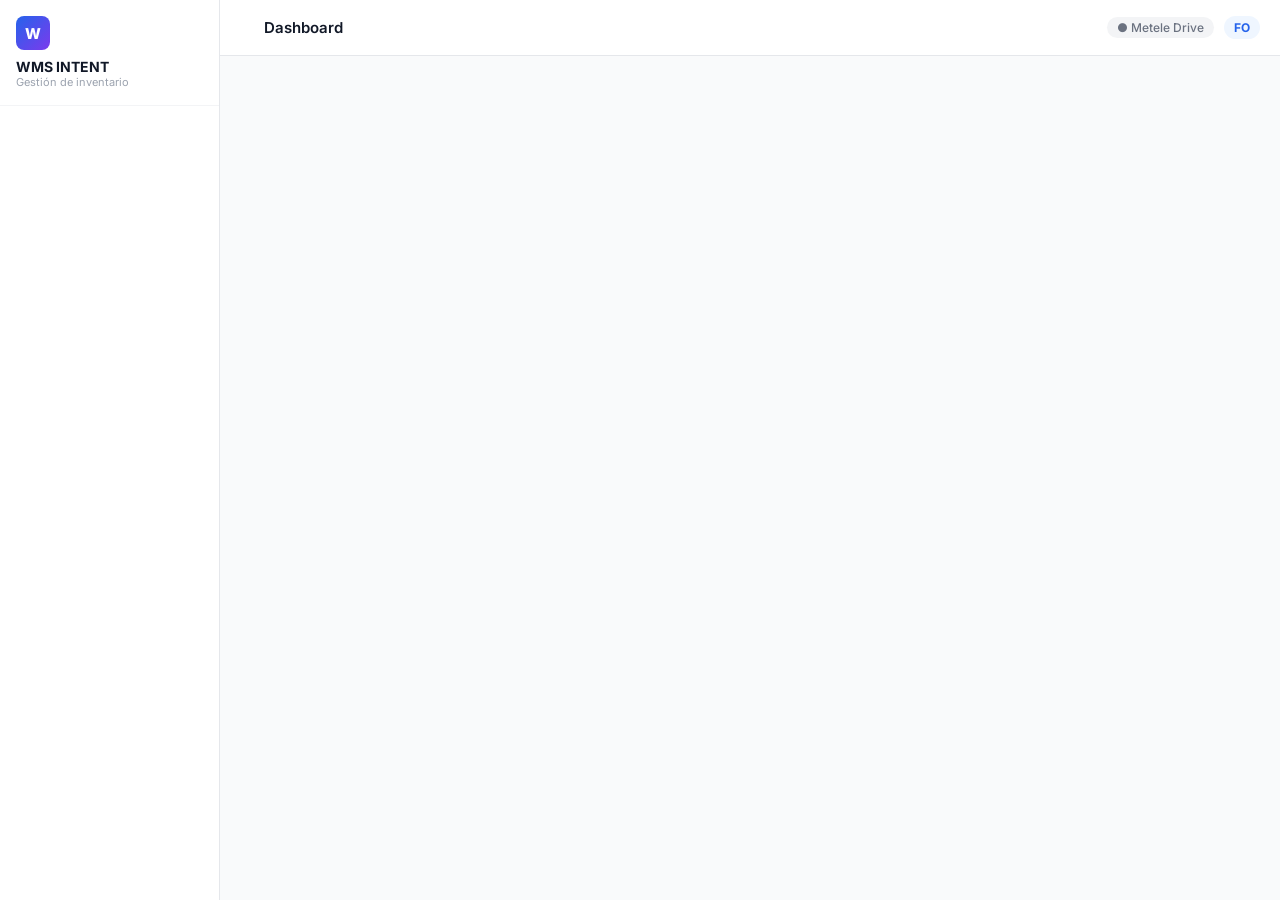
==== commit d25673e8: "Update wms.html" ====
--- a/wms.html
+++ b/wms.html
@@ -7,6 +7,8 @@
 <link rel="preconnect" href="https://fonts.googleapis.com">
 <link rel="preconnect" href="https://fonts.gstatic.com" crossorigin>
 <link href="https://fonts.googleapis.com/css2?family=Inter:wght@400;500;600;700&display=swap" rel="stylesheet">
+<!-- Google Identity Services -->
+<script src="https://accounts.google.com/gsi/client" async defer></script>
 <style>
 :root{
   --blue:#2563EB;--blue-dk:#1D4ED8;--blue-lt:#EFF6FF;
@@ -40,8 +42,10 @@
 #menu-btn{background:none;border:none;padding:7px;border-radius:var(--r);color:var(--text3);display:flex;align-items:center;transition:background var(--ease)}
 #menu-btn:hover{background:var(--bg3)}
 #pg-title{font-size:15px;font-weight:600;color:var(--text)}
-.conn{display:inline-flex;align-items:center;gap:5px;font-size:12px;font-weight:500;padding:3px 10px;border-radius:100px}
-.conn.on{background:var(--green-lt);color:var(--green)}.conn.off{background:var(--gray-lt);color:var(--gray)}
+.conn{display:inline-flex;align-items:center;gap:5px;font-size:12px;font-weight:500;padding:3px 10px;border-radius:100px;border:none;font-family:inherit}
+.conn.on{background:var(--green-lt);color:var(--green);cursor:default}
+.conn.off{background:var(--gray-lt);color:var(--gray);cursor:pointer}
+.conn.connecting{background:var(--amber-lt);color:var(--amber);cursor:wait}
 .ub{background:var(--blue-lt);color:var(--blue);font-size:12px;font-weight:700;padding:4px 10px;border-radius:100px}
 
 /* ── SIDEBAR ── */
@@ -139,6 +143,11 @@
 .al-i{background:var(--blue-lt);border:1px solid #BFDBFE}
 .al-ok{background:var(--green-lt);border:1px solid #86EFAC}
 .al svg{flex-shrink:0;width:16px;height:16px;margin-top:1px}
+
+/* Drive banner */
+#drive-banner{display:none;background:var(--amber-lt);border-bottom:1px solid #FCD34D;padding:8px 20px;font-size:13px;color:#92400E;align-items:center;gap:10px;position:fixed;top:var(--th);left:var(--sw);right:0;z-index:35;transition:left var(--ease)}
+#drive-banner button{background:var(--amber);color:#fff;border:none;border-radius:var(--r);padding:4px 12px;font-size:12px;font-weight:600;cursor:pointer;font-family:inherit}
+@media(max-width:767px){#drive-banner{left:0;top:var(--th)}}
 
 /* Product selector */
 .ps-wrap{position:relative}
@@ -252,10 +261,18 @@
       <span id="pg-title">Dashboard</span>
     </div>
     <div class="tb-r">
-      <span id="conn" class="conn on">● Online</span>
+      <button id="conn" class="conn off" onclick="GDrive.signIn()">● Metele Drive</button>
       <span class="ub" id="ubadge">FO</span>
     </div>
   </header>
+
+  <!-- Banner que aparece cuando el token expira -->
+  <div id="drive-banner">
+    ⚠️ La sesión con Google Drive expiró. Los cambios se guardan localmente.
+    <button onclick="GDrive.signIn()">Reconectar</button>
+    <button style="background:none;color:#92400E;font-weight:500;border:none;cursor:pointer;font-family:inherit;font-size:12px;margin-left:4px" onclick="hideBanner()">Ignorar</button>
+  </div>
+
   <main id="main"></main>
 </div>
 
@@ -268,74 +285,131 @@
 // 1. CONFIG
 // ═══════════════════════════════════════════════════
 const APP_USER        = 'Francisco';
-const GDRIVE_FILE_ID  = '1gf-8ql_IQZsekCRKdIdsDI_sFwEMsBEe'; // wms_data.json en Drive
-const GDRIVE_FOLDER_ID= '1lHsKCuwJ59sov5MuWzjblH78L3WWVt03'; // Carpeta WMS INTENT
-const GOOGLE_CLIENT_ID= ''; // ← PEGA AQUÍ TU CLIENT ID de Google Cloud Console
-
-// ═══════════════════════════════════════════════════
-// 1b. GOOGLE DRIVE SYNC
+const GDRIVE_FILE_ID  = '1gf-8ql_IQZsekCRKdIdsDI_sFwEMsBEe';
+const GOOGLE_CLIENT_ID= '702471036564-n8buttlfaejvb2qdboa8uf90amv2gbab.apps.googleusercontent.com';
+const DRIVE_SCOPE     = 'https://www.googleapis.com/auth/drive.file';
+const TOKEN_KEY       = 'wms_gd_token';
+const TOKEN_EXP_KEY   = 'wms_gd_exp';
+
+// ═══════════════════════════════════════════════════
+// 1b. GOOGLE DRIVE SYNC — Google Identity Services
 // ═══════════════════════════════════════════════════
 const GDrive = {
   token: null,
+  tokenClient: null,
   saveTimer: null,
-
-  // Inicia el flujo OAuth de Google
-  signIn(){
-    if(!GOOGLE_CLIENT_ID){
-      toast('Agrega tu GOOGLE_CLIENT_ID en el código primero','error');
+  _pendingSave: false,
+
+  // Inicializa el tokenClient de GIS (se llama cuando la librería carga)
+  initClient() {
+    if (!window.google || !window.google.accounts) return;
+    this.tokenClient = google.accounts.oauth2.initTokenClient({
+      client_id: GOOGLE_CLIENT_ID,
+      scope: DRIVE_SCOPE,
+      // callback se asigna en signIn() para poder mostrar toast según contexto
+      callback: () => {},
+    });
+    // Intentar restaurar token guardado
+    this._restoreToken();
+  },
+
+  // Guarda token en localStorage con timestamp de expiración (55 min)
+  _saveToken(token) {
+    this.token = token;
+    const exp = Date.now() + 55 * 60 * 1000; // 55 minutos
+    localStorage.setItem(TOKEN_KEY, token);
+    localStorage.setItem(TOKEN_EXP_KEY, String(exp));
+  },
+
+  // Restaura token si no ha expirado
+  _restoreToken() {
+    const token = localStorage.getItem(TOKEN_KEY);
+    const exp   = parseInt(localStorage.getItem(TOKEN_EXP_KEY) || '0');
+    if (token && Date.now() < exp) {
+      this.token = token;
+      App.updateDriveStatus();
+    } else {
+      // Token expirado o no existe — limpiar
+      this._clearToken();
+    }
+  },
+
+  _clearToken() {
+    this.token = null;
+    localStorage.removeItem(TOKEN_KEY);
+    localStorage.removeItem(TOKEN_EXP_KEY);
+  },
+
+  isConnected() { return !!this.token; },
+
+  // Abre el popup de Google para pedir token
+  signIn() {
+    if (!this.tokenClient) {
+      // GIS todavía cargando — reintentar en 500ms
+      setTimeout(() => this.signIn(), 500);
       return;
     }
-    const params = new URLSearchParams({
-      client_id: GOOGLE_CLIENT_ID,
-      redirect_uri: location.origin + location.pathname,
-      response_type: 'token',
-      scope: 'https://www.googleapis.com/auth/drive.file',
-      prompt: 'select_account',
-    });
-    location.href = 'https://accounts.google.com/o/oauth2/v2/auth?' + params;
-  },
-
-  // Detecta token en URL tras redirección OAuth
-  handleRedirect(){
-    const hash = new URLSearchParams(location.hash.slice(1));
-    const token = hash.get('access_token');
-    if(token){
-      this.token = token;
-      sessionStorage.setItem('gd_token', token);
-      history.replaceState(null,'',location.pathname);
-      return true;
-    }
-    const saved = sessionStorage.getItem('gd_token');
-    if(saved){ this.token = saved; return true; }
-    return false;
-  },
-
-  isConnected(){ return !!this.token; },
+    const connEl = document.getElementById('conn');
+    if (connEl) { connEl.className = 'conn connecting'; connEl.textContent = '● Conectando…'; }
+
+    this.tokenClient.callback = async (response) => {
+      if (response.error) {
+        toast('No se pudo conectar con Google Drive', 'error');
+        App.updateDriveStatus();
+        return;
+      }
+      this._saveToken(response.access_token);
+      App.updateDriveStatus();
+      hideBanner();
+      toast('Conectando con Drive…', 'ok');
+
+      // Cargar datos desde Drive tras conectar
+      const data = await this.load();
+      if (data) {
+        S.products  = data.products  || S.products;
+        S.movements = data.movements || S.movements;
+        S.locations = data.locations || S.locations;
+        S.conteos   = data.conteos   || S.conteos;
+        Store._saveLocal();
+        Stock.dirty = true;
+        App.render();
+        App.updateAlertBadge();
+        toast('Datos cargados desde Drive ✓', 'success');
+      } else {
+        toast('Drive conectado. Guardando datos locales…', 'ok');
+        this.scheduleSave();
+      }
+    };
+
+    // prompt: '' = no pide cuenta si ya hay sesión activa en el navegador
+    // Si el token expiró, GIS lo detecta solo y pide reautenticación silenciosa
+    this.tokenClient.requestAccessToken({ prompt: '' });
+  },
 
   // Lee el JSON de Drive
-  async load(){
-    if(!this.token) return null;
+  async load() {
+    if (!this.token) return null;
     try {
       const r = await fetch(
         `https://www.googleapis.com/drive/v3/files/${GDRIVE_FILE_ID}?alt=media`,
-        { headers:{ Authorization:`Bearer ${this.token}` }}
+        { headers: { Authorization: `Bearer ${this.token}` } }
       );
-      if(r.status===401){ this.token=null; sessionStorage.removeItem('gd_token'); return null; }
-      if(!r.ok) return null;
+      if (r.status === 401) { this._handleExpired(); return null; }
+      if (!r.ok) return null;
       return await r.json();
-    } catch(e){ return null; }
-  },
-
-  // Guarda el JSON en Drive (con debounce de 1.5s)
-  scheduleSave(){
+    } catch(e) { return null; }
+  },
+
+  // Guarda con debounce de 1.5s
+  scheduleSave() {
     clearTimeout(this.saveTimer);
-    this.saveTimer = setTimeout(()=>this._doSave(), 1500);
-  },
-
-  async _doSave(){
-    if(!this.token) return;
+    this.saveTimer = setTimeout(() => this._doSave(), 1500);
+  },
+
+  async _doSave() {
+    if (!this.token) return;
     const payload = {
-      _meta:{ app:'WMS INTENT', version:'1.0', lastSaved: new Date().toISOString(), savedBy: APP_USER },
+      _meta: { app: 'WMS INTENT', version: '1.0', lastSaved: new Date().toISOString(), savedBy: APP_USER },
       products:  S.products,
       movements: S.movements,
       locations: S.locations,
@@ -345,16 +419,43 @@
       const r = await fetch(
         `https://www.googleapis.com/upload/drive/v3/files/${GDRIVE_FILE_ID}?uploadType=media`,
         {
-          method:'PATCH',
-          headers:{ Authorization:`Bearer ${this.token}`, 'Content-Type':'application/json' },
+          method: 'PATCH',
+          headers: { Authorization: `Bearer ${this.token}`, 'Content-Type': 'application/json' },
           body: JSON.stringify(payload, null, 2),
         }
       );
-      if(r.status===401){ this.token=null; sessionStorage.removeItem('gd_token'); toast('Sesión Drive expirada, vuelve a conectar','warn'); return; }
-      if(r.ok){ App.updateDriveStatus(); }
-    } catch(e){ /* sin conexión, localStorage sirve de respaldo */ }
+      if (r.status === 401) { this._handleExpired(); return; }
+      if (r.ok) App.updateDriveStatus();
+    } catch(e) { /* sin conexión — localStorage como respaldo */ }
+  },
+
+  // Maneja token expirado
+  _handleExpired() {
+    this._clearToken();
+    App.updateDriveStatus();
+    showBanner();
   },
 };
+
+// Banner de token expirado
+function showBanner() {
+  const b = document.getElementById('drive-banner');
+  if (b) b.style.display = 'flex';
+  // Ajustar padding del main para que no tape contenido
+  const m = document.getElementById('main');
+  if (m) m.style.paddingTop = '58px';
+}
+function hideBanner() {
+  const b = document.getElementById('drive-banner');
+  if (b) b.style.display = 'none';
+  const m = document.getElementById('main');
+  if (m) m.style.paddingTop = '';
+}
+
+// Callback global que llama GIS cuando carga
+window.onGoogleLibraryLoad = () => GDrive.initClient();
+// También intentar si ya cargó
+if (window.google && window.google.accounts) GDrive.initClient();
 
 // ═══════════════════════════════════════════════════
 // 2. INITIAL DATA
@@ -434,42 +535,43 @@
 let S = {
   products:[], movements:[], locations:[], conteos:[],
   view:'dashboard', user:APP_USER,
-  conteoSid:null,   // active conteo session id
+  conteoSid:null,
   cfgTab:'productos',
   invF:{search:'',loc:'',cat:'',estado:'activo'},
   histF:{search:'',tipo:'',loc:'',canal:'',from:'',to:''},
 };
 
 // ═══════════════════════════════════════════════════
-// 6. PERSISTENCE (localStorage + Google Drive)
+// 6. PERSISTENCE
 // ═══════════════════════════════════════════════════
 const K = {p:'wms_products',m:'wms_movements',l:'wms_locations',c:'wms_conteos'};
 
 const Store = {
-  // Carga desde Drive si hay sesión, si no desde localStorage
   async load(){
-    if(GDrive.isConnected()){
-      toast('Cargando datos desde Google Drive…','ok');
-      const data = await GDrive.load();
-      if(data){
-        S.products  = data.products  || JSON.parse(JSON.stringify(INIT_PRODS));
-        S.movements = data.movements || [];
-        S.locations = data.locations || [...INIT_LOCS];
-        S.conteos   = data.conteos   || [];
-        // Reflejar en localStorage como caché local
-        this._saveLocal();
-        Stock.dirty = true;
-        App.render();
-        App.updateDriveStatus();
-        toast('Datos cargados desde Drive ✓','success');
-        return;
-      }
-    }
-    // Fallback: localStorage
+    // Primero cargar desde localStorage (inmediato, sin esperar red)
     S.products  = JSON.parse(localStorage.getItem(K.p)||'null') || JSON.parse(JSON.stringify(INIT_PRODS));
     S.movements = JSON.parse(localStorage.getItem(K.m)||'null') || [];
     S.locations = JSON.parse(localStorage.getItem(K.l)||'null') || [...INIT_LOCS];
     S.conteos   = JSON.parse(localStorage.getItem(K.c)||'null') || [];
+    Stock.dirty = true;
+    App.render();
+    App.updateAlertBadge();
+
+    // Luego intentar Drive si hay token
+    if (GDrive.isConnected()) {
+      const data = await GDrive.load();
+      if (data) {
+        S.products  = data.products  || S.products;
+        S.movements = data.movements || S.movements;
+        S.locations = data.locations || S.locations;
+        S.conteos   = data.conteos   || S.conteos;
+        this._saveLocal();
+        Stock.dirty = true;
+        App.render();
+        App.updateAlertBadge();
+        toast('Datos sincronizados desde Drive ✓','success');
+      }
+    }
   },
   _saveLocal(){
     localStorage.setItem(K.p, JSON.stringify(S.products));
@@ -653,20 +755,22 @@
 }
 
 // ═══════════════════════════════════════════════════
-// 10. VIEWS
-// ═══════════════════════════════════════════════════
-
-// ── Dashboard ──────────────────────────────────────
+// 10. VIEWS (sin cambios)
+// ═══════════════════════════════════════════════════
+
 function vDashboard(){
   const alerts=Stock.alerts();
   const today=new Date().toISOString().slice(0,10);
   const todayM=S.movements.filter(m=>m.fechaHora.slice(0,10)===today);
   const lastM=[...S.movements].reverse().slice(0,10);
   const totalU=S.products.reduce((s,p)=>s+Stock.tot(p.sku),0);
+  const driveOk=GDrive.isConnected();
   return `
   <div class="pg-hdr flex fcb fca" style="flex-wrap:wrap;gap:10px">
     <div><h1 class="pg-title">Dashboard</h1><p class="pg-sub">${fdate(new Date())}</p></div>
   </div>
+  ${!driveOk?`<div class="al al-w mb16">${ic('alert',15)}<div style="flex:1"><strong>Drive no conectado</strong><br><small>Los datos se guardan solo en este navegador. Conecta Drive para sincronizar entre dispositivos.</small></div>
+  <button class="btn bp btn-sm" onclick="GDrive.signIn()">${ic('dl',13)} Conectar</button></div>`:''}
   <div class="stats">
     <div class="stat"><div class="stat-lbl">SKUs activos</div><div class="stat-val">${S.products.filter(p=>p.estado==='activo').length}</div><div class="stat-sub">productos</div></div>
     <div class="stat"><div class="stat-lbl">Unidades totales</div><div class="stat-val">${totalU.toLocaleString('es-CL')}</div><div class="stat-sub">en todas las ubicaciones</div></div>
@@ -690,7 +794,6 @@
   </tbody></table></div>`:`<div class="empty">${ic('clock',36)}<p>Sin movimientos aún</p><small>Usa Entrada para registrar el primer ingreso</small></div>`}`;
 }
 
-// ── Inventario ─────────────────────────────────────
 function vInventario(){
   const f=S.invF, stk=Stock.compute();
   const cats=[...new Set(S.products.map(p=>p.categoria))];
@@ -737,7 +840,6 @@
   </tbody></table></div>`;
 }
 
-// ── Entrada ────────────────────────────────────────
 function vEntrada(){
   return `<div class="pg-hdr"><h1 class="pg-title">Entrada de stock</h1><p class="pg-sub">Registrar ingreso de productos</p></div>
   <div class="card" style="max-width:580px">
@@ -753,7 +855,6 @@
   </form></div>`;
 }
 
-// ── Salida ─────────────────────────────────────────
 function vSalida(){
   return `<div class="pg-hdr"><h1 class="pg-title">Salida de stock</h1><p class="pg-sub">Registrar egreso de productos</p></div>
   <div class="card" style="max-width:580px">
@@ -771,7 +872,6 @@
   </form></div>`;
 }
 
-// ── Transferencia ──────────────────────────────────
 function vTransferencia(){
   const locOpts=S.locations.map(l=>`<option>${escH(l)}</option>`).join('');
   return `<div class="pg-hdr"><h1 class="pg-title">Transferencia</h1><p class="pg-sub">Mover stock entre ubicaciones</p></div>
@@ -789,7 +889,6 @@
   </form></div>`;
 }
 
-// ── Ajuste ─────────────────────────────────────────
 function vAjuste(){
   return `<div class="pg-hdr"><h1 class="pg-title">Ajuste de inventario</h1><p class="pg-sub">Corrección positiva o negativa de stock</p></div>
   <div class="card" style="max-width:580px">
@@ -811,7 +910,6 @@
   </form></div>`;
 }
 
-// ── Conteo físico ──────────────────────────────────
 function vConteo(){
   if(S.conteoSid) return vConteoSession();
   return `<div class="flex fcb fca mb16" style="flex-wrap:wrap;gap:10px">
@@ -860,7 +958,6 @@
   </div>`;
 }
 
-// ── Historial ──────────────────────────────────────
 function vHistorial(){
   const f=S.histF;
   let movs=[...S.movements].reverse();
@@ -898,7 +995,6 @@
   </tbody></table></div>`:`<div class="empty">${ic('clock',36)}<p>Sin movimientos con esos filtros</p></div>`}`;
 }
 
-// ── Configuración ──────────────────────────────────
 function vConfig(){
   return `<div class="pg-hdr"><h1 class="pg-title">Configuración</h1></div>
   <div class="tabs">
@@ -942,11 +1038,9 @@
 }
 
 // ═══════════════════════════════════════════════════
-// 11. BIND (event handlers after render)
+// 11. BIND
 // ═══════════════════════════════════════════════════
 const B = {
-
-  // ── Inventario ──
   invFilter(){
     S.invF.search=$('inv-s')?.value||'';
     S.invF.loc=$('inv-l')?.value||'';
@@ -963,8 +1057,6 @@
     });
     csvExport(rows,'inventario-'+new Date().toISOString().slice(0,10)+'.csv');
   },
-
-  // ── Entrada ──
   entrada(){
     const sel=bindPS('ep');
     $('f-ent')?.addEventListener('submit',e=>{
@@ -972,372 +1064,4 @@
       const sku=sel.getSku(), qty=parseInt($('ep-qty')?.value||0), loc=$('ep-loc')?.value, ref=$('ep-ref')?.value?.trim(), nota=$('ep-nota')?.value?.trim();
       if(!sku) return toast('Selecciona un producto','error');
       const p=S.products.find(x=>x.sku===sku);
-      if(p?.estado==='inactivo') return toast('Producto inactivo — no se puede operar','error');
-      if(!qty||qty<=0) return toast('La cantidad debe ser mayor a 0','error');
-      if(!loc) return toast('Selecciona una ubicación destino','error');
-      Store.addMov({id:uid(),fechaHora:new Date().toISOString(),usuario:S.user,tipo:'ENTRADA',sku,barcode:p?.barcode||'',qty,ubicacion:loc,desde:'',hacia:'',canal:'',referencia:ref||'',nota:nota||'',motivo:'',sessionId:''});
-      toast(`✓ Entrada: +${qty} ${prodName(sku)} → ${loc}`,'success');
-      e.target.reset(); sel.clear();
-    });
-  },
-
-  // ── Salida ──
-  salida(){
-    const sel=bindPS('sp',{
-      onSelect(p){
-        const loc=$('sp-loc')?.value;
-        if(loc) B._updStkInfo('sp-stk-info',p.sku,loc);
-      }
-    });
-    $('sp-loc')?.addEventListener('change',()=>{
-      const sku=_sel['sp']?.getSku(), loc=$('sp-loc')?.value;
-      if(sku&&loc) B._updStkInfo('sp-stk-info',sku,loc);
-    });
-    $('sp-canal')?.addEventListener('change',()=>{
-      const merma=$('sp-canal')?.value==='Merma';
-      const lbl=$('sp-nota-lbl');
-      if(lbl) lbl.innerHTML='Nota'+(merma?' <span class="req">*</span> <small class="text-r">(obligatorio en Merma)</small>':'');
-    });
-    $('f-sal')?.addEventListener('submit',e=>{
-      e.preventDefault();
-      const sku=sel.getSku(), canal=$('sp-canal')?.value, loc=$('sp-loc')?.value, qty=parseInt($('sp-qty')?.value||0), ref=$('sp-ref')?.value?.trim(), nota=$('sp-nota')?.value?.trim();
-      if(!sku) return toast('Selecciona un producto','error');
-      const p=S.products.find(x=>x.sku===sku);
-      if(p?.estado==='inactivo') return toast('Producto inactivo','error');
-      if(!canal) return toast('Selecciona un canal','error');
-      if(!loc) return toast('Selecciona ubicación origen','error');
-      if(!qty||qty<=0) return toast('La cantidad debe ser mayor a 0','error');
-      if(canal==='Merma'&&!nota) return toast('La nota es obligatoria para Merma','error');
-      const avail=Stock.get(sku,loc);
-      if(qty>avail) return toast(`Stock insuficiente en ${loc}: disponible ${avail}`,'error');
-      Store.addMov({id:uid(),fechaHora:new Date().toISOString(),usuario:S.user,tipo:'SALIDA',sku,barcode:p?.barcode||'',qty,ubicacion:loc,desde:'',hacia:'',canal,referencia:ref||'',nota:nota||'',motivo:'',sessionId:''});
-      toast(`✓ Salida: -${qty} ${prodName(sku)} (${canal})`,'success');
-      e.target.reset(); sel.clear(); $('sp-stk-info').textContent='';
-    });
-  },
-
-  // ── Transferencia ──
-  transferencia(){
-    const sel=bindPS('tp',{onSelect(){B.trfUpdateStk()}});
-    $('f-trf')?.addEventListener('submit',e=>{
-      e.preventDefault();
-      const sku=sel.getSku(), from=$('tp-from')?.value, to=$('tp-to')?.value, qty=parseInt($('tp-qty')?.value||0), nota=$('tp-nota')?.value?.trim();
-      if(!sku) return toast('Selecciona un producto','error');
-      const p=S.products.find(x=>x.sku===sku);
-      if(p?.estado==='inactivo') return toast('Producto inactivo','error');
-      if(!from) return toast('Selecciona ubicación origen','error');
-      if(!to) return toast('Selecciona ubicación destino','error');
-      if(from===to) return toast('Origen y destino no pueden ser iguales','error');
-      if(!qty||qty<=0) return toast('La cantidad debe ser mayor a 0','error');
-      const avail=Stock.get(sku,from);
-      if(qty>avail) return toast(`Stock insuficiente en ${from}: disponible ${avail}`,'error');
-      Store.addMov({id:uid(),fechaHora:new Date().toISOString(),usuario:S.user,tipo:'TRANSFERENCIA',sku,barcode:p?.barcode||'',qty,ubicacion:'',desde:from,hacia:to,canal:'',referencia:'',nota:nota||'',motivo:'',sessionId:''});
-      toast(`✓ Transferencia: ${qty} ${prodName(sku)} → ${to}`,'success');
-      e.target.reset(); sel.clear(); $('tp-stk-info').textContent='';
-    });
-  },
-  trfUpdateStk(){
-    const sku=_sel['tp']?.getSku(), loc=$('tp-from')?.value;
-    if(sku&&loc) B._updStkInfo('tp-stk-info',sku,loc);
-  },
-
-  // ── Ajuste ──
-  ajuste(){
-    const sel=bindPS('ap',{onSelect(){B.ajUpdateStk()}});
-    $('ap-loc')?.addEventListener('change',B.ajUpdateStk);
-    $('f-aj')?.addEventListener('submit',e=>{
-      e.preventDefault();
-      const sku=sel.getSku(), tipo=$('ap-tipo')?.value, loc=$('ap-loc')?.value, qty=parseInt($('ap-qty')?.value||0), motivo=$('ap-motivo')?.value, nota=$('ap-nota')?.value?.trim();
-      if(!sku) return toast('Selecciona un producto','error');
-      const p=S.products.find(x=>x.sku===sku);
-      if(p?.estado==='inactivo') return toast('Producto inactivo','error');
-      if(!tipo) return toast('Selecciona tipo de ajuste','error');
-      if(!loc) return toast('Selecciona una ubicación','error');
-      if(!qty||qty<=0) return toast('La cantidad debe ser mayor a 0','error');
-      if(!motivo) return toast('El motivo es obligatorio','error');
-      if(!nota) return toast('La nota es obligatoria','error');
-      const signedQty=tipo==='neg'?-qty:qty;
-      if(tipo==='neg'){
-        const avail=Stock.get(sku,loc);
-        if(qty>avail) return toast(`Stock insuficiente en ${loc}: disponible ${avail}`,'error');
-      }
-      Store.addMov({id:uid(),fechaHora:new Date().toISOString(),usuario:S.user,tipo:'AJUSTE',sku,barcode:p?.barcode||'',qty:signedQty,ubicacion:loc,desde:'',hacia:'',canal:'',referencia:'',nota,motivo,sessionId:''});
-      toast(`✓ Ajuste ${tipo==='neg'?'-':'+'}${qty} ${prodName(sku)}`,'success');
-      e.target.reset(); sel.clear(); $('ap-stk-info').textContent='';
-    });
-  },
-  ajUpdateStk(){
-    const sku=_sel['ap']?.getSku(), loc=$('ap-loc')?.value;
-    if(sku&&loc) B._updStkInfo('ap-stk-info',sku,loc);
-  },
-
-  _updStkInfo(elId,sku,loc){
-    const el=$(elId); if(!el) return;
-    const avail=Stock.get(sku,loc), p=S.products.find(x=>x.sku===sku);
-    el.innerHTML=`Disponible en <strong>${escH(loc)}</strong>: <strong class="${Stock.cls(avail,p?.stockMinimo||0)}">${avail}</strong> unidades`;
-  },
-
-  // ── Conteo ──
-  newConteo(){
-    const locOpts=S.locations.map(l=>`<option>${escH(l)}</option>`).join('');
-    openModal('Nueva sesión de conteo',`
-      <div class="fr"><label class="fl">Nombre de la sesión <span class="req">*</span></label><input type="text" id="cnt-nom" class="fc" placeholder="Ej: Conteo Enero 2025"></div>
-      <div class="fr"><label class="fl">Ubicación a contar <span class="req">*</span></label><select id="cnt-loc" class="fc"><option value="">Seleccionar…</option>${locOpts}</select></div>
-    `,()=>{
-      const nom=$('cnt-nom')?.value?.trim(), loc=$('cnt-loc')?.value;
-      if(!nom) return toast('Ingresa un nombre para la sesión','error');
-      if(!loc) return toast('Selecciona una ubicación','error');
-      const stk=Stock.compute();
-      const items=S.products.filter(p=>p.estado==='activo').map(p=>({sku:p.sku,esperado:stk[p.sku]?.[loc]||0,contado:null}));
-      const sess={id:uid(),nombre:nom,fecha:new Date().toISOString(),usuario:S.user,ubicacion:loc,estado:'abierta',items};
-      S.conteos.push(sess); Store.sc();
-      S.conteoSid=sess.id; closeModal(); App.render();
-    },'Crear sesión');
-  },
-  openConteo(id){S.conteoSid=id; App.render();},
-  updateConteo(sid,idx,val){
-    const c=S.conteos.find(x=>x.id===sid); if(!c||c.estado==='aplicada') return;
-    c.items[idx].contado=val===''?null:parseInt(val)||0;
-    Store.sc();
-  },
-  aplicarConteo(sid){
-    const c=S.conteos.find(x=>x.id===sid); if(!c||c.estado==='aplicada') return;
-    const diffs=c.items.filter(i=>i.contado!==null&&i.contado!==i.esperado);
-    if(!diffs.length){toast('Sin diferencias para aplicar','ok'); return;}
-    if(!confirm(`¿Aplicar ${diffs.length} ajuste(s) de inventario?`)) return;
-    diffs.forEach(it=>{
-      const diff=it.contado-it.esperado;
-      const p=S.products.find(x=>x.sku===it.sku);
-      Store.addMov({id:uid(),fechaHora:new Date().toISOString(),usuario:S.user,tipo:'AJUSTE',sku:it.sku,barcode:p?.barcode||'',qty:diff,ubicacion:c.ubicacion,desde:'',hacia:'',canal:'',referencia:`Conteo: ${c.nombre}`,nota:`Sesión ${c.nombre}`,motivo:'Conteo físico',sessionId:c.id});
-    });
-    c.estado='aplicada'; Store.sc();
-    toast(`✓ ${diffs.length} ajuste(s) aplicados`,'success');
-    App.render();
-  },
-
-  // ── Historial ──
-  histFilter(){
-    S.histF.search=$('h-s')?.value||'';
-    S.histF.tipo=$('h-t')?.value||'';
-    S.histF.loc=$('h-l')?.value||'';
-    S.histF.canal=$('h-c')?.value||'';
-    S.histF.from=$('h-from')?.value||'';
-    S.histF.to=$('h-to')?.value||'';
-    App.render();
-  },
-  exportHist(){
-    const rows=[['ID','Fecha/Hora','Usuario','Tipo','Producto','SKU','Barcode','Cantidad','Desde','Hacia/Ubic.','Canal','Referencia','Nota','Motivo','SessionId']];
-    [...S.movements].reverse().forEach(m=>rows.push([m.id,m.fechaHora,m.usuario,m.tipo,prodName(m.sku),m.sku,m.barcode||'',m.qty,m.desde||'',m.ubicacion||m.hacia||'',m.canal||'',m.referencia||'',m.nota||'',m.motivo||'',m.sessionId||'']));
-    csvExport(rows,'historial-'+new Date().toISOString().slice(0,10)+'.csv');
-  },
-
-  // ── Config ──
-  editProd(id){
-    const p=S.products.find(x=>x.id===id); if(!p) return;
-    const hasMov=S.movements.some(m=>m.sku===p.sku);
-    openModal(id?'Editar producto':'Nuevo producto',`
-      <div class="fgrid">
-        <div class="fr"><label class="fl">Nombre <span class="req">*</span></label><input id="m-nom" class="fc" value="${escH(p.nombre)}"></div>
-        <div class="fr"><label class="fl">Variante</label><input id="m-var" class="fc" value="${escH(p.variante)}"></div>
-        <div class="fr"><label class="fl">SKU <span class="req">*</span></label><input id="m-sku" class="fc" value="${escH(p.sku)}"${hasMov?' disabled title="SKU bloqueado: tiene movimientos"':''}>${hasMov?'<div class="fh">Bloqueado (tiene movimientos)</div>':''}</div>
-        <div class="fr"><label class="fl">Barcode / EAN</label><input id="m-bc" class="fc" value="${escH(p.barcode||'')}"></div>
-        <div class="fr"><label class="fl">Categoría</label><input id="m-cat" class="fc" value="${escH(p.categoria)}"></div>
-        <div class="fr"><label class="fl">Estado</label><select id="m-est" class="fc"><option value="activo"${p.estado==='activo'?' selected':''}>Activo</option><option value="inactivo"${p.estado==='inactivo'?' selected':''}>Inactivo</option></select></div>
-        <div class="fr"><label class="fl">Costo unitario</label><input type="number" id="m-costo" class="fc" value="${p.costoUnitario}" min="0"></div>
-        <div class="fr"><label class="fl">Precio venta</label><input type="number" id="m-pv" class="fc" value="${p.precioVenta}" min="0"></div>
-        <div class="fr"><label class="fl">Precio B2B</label><input type="number" id="m-pb2b" class="fc" value="${p.precioB2B}" min="0"></div>
-        <div class="fr"><label class="fl">Stock mínimo</label><input type="number" id="m-min" class="fc" value="${p.stockMinimo}" min="0"></div>
-      </div>
-    `,()=>{
-      const nom=$('m-nom')?.value?.trim();
-      if(!nom) return toast('El nombre es obligatorio','error');
-      const newSku=hasMov?p.sku:($('m-sku')?.value?.trim().toUpperCase()||p.sku);
-      if(!hasMov&&newSku!==p.sku&&S.products.some(x=>x.sku===newSku&&x.id!==id)) return toast('Ese SKU ya existe','error');
-      const bc=$('m-bc')?.value?.trim();
-      if(bc&&bc!==p.barcode&&S.products.some(x=>x.barcode===bc&&x.id!==id)) return toast('Ese barcode ya existe','error');
-      Object.assign(p,{nombre:nom,variante:$('m-var')?.value?.trim()||'',sku:newSku,barcode:bc||'',categoria:$('m-cat')?.value?.trim()||'',estado:$('m-est')?.value||'activo',costoUnitario:parseFloat($('m-costo')?.value)||0,precioVenta:parseFloat($('m-pv')?.value)||0,precioB2B:parseFloat($('m-pb2b')?.value)||0,stockMinimo:parseInt($('m-min')?.value)||0});
-      Store.sp(); closeModal(); toast('Producto guardado','success'); App.render();
-    });
-  },
-  newProd(){
-    openModal('Nuevo producto',`
-      <div class="fgrid">
-        <div class="fr"><label class="fl">Nombre <span class="req">*</span></label><input id="m-nom" class="fc" placeholder="Nombre del producto"></div>
-        <div class="fr"><label class="fl">Variante</label><input id="m-var" class="fc" placeholder="Tamaño, aroma…"></div>
-        <div class="fr"><label class="fl">SKU <span class="req">*</span></label><input id="m-sku" class="fc" placeholder="XXX-YYY-ZZZ"></div>
-        <div class="fr"><label class="fl">Barcode / EAN</label><input id="m-bc" class="fc" placeholder="7891234567890"></div>
-        <div class="fr"><label class="fl">Categoría</label><input id="m-cat" class="fc" placeholder="Aromatizadores…"></div>
-        <div class="fr"><label class="fl">Estado</label><select id="m-est" class="fc"><option value="activo">Activo</option><option value="inactivo">Inactivo</option></select></div>
-        <div class="fr"><label class="fl">Costo unitario</label><input type="number" id="m-costo" class="fc" value="0" min="0"></div>
-        <div class="fr"><label class="fl">Precio venta</label><input type="number" id="m-pv" class="fc" value="0" min="0"></div>
-        <div class="fr"><label class="fl">Precio B2B</label><input type="number" id="m-pb2b" class="fc" value="0" min="0"></div>
-        <div class="fr"><label class="fl">Stock mínimo</label><input type="number" id="m-min" class="fc" value="5" min="0"></div>
-      </div>
-    `,()=>{
-      const nom=$('m-nom')?.value?.trim(), sku=$('m-sku')?.value?.trim().toUpperCase();
-      if(!nom) return toast('El nombre es obligatorio','error');
-      if(!sku) return toast('El SKU es obligatorio','error');
-      if(S.products.some(x=>x.sku===sku)) return toast('Ese SKU ya existe','error');
-      const bc=$('m-bc')?.value?.trim();
-      if(bc&&S.products.some(x=>x.barcode===bc)) return toast('Ese barcode ya existe','error');
-      S.products.push({id:uid(),nombre:nom,variante:$('m-var')?.value?.trim()||'',sku,barcode:bc||'',categoria:$('m-cat')?.value?.trim()||'General',estado:$('m-est')?.value||'activo',costoUnitario:parseFloat($('m-costo')?.value)||0,precioVenta:parseFloat($('m-pv')?.value)||0,precioB2B:parseFloat($('m-pb2b')?.value)||0,stockMinimo:parseInt($('m-min')?.value)||5});
-      Store.sp(); closeModal(); toast('Producto creado','success'); App.render();
-    });
-  },
-  newLoc(){
-    openModal('Nueva ubicación',`<div class="fr"><label class="fl">Nombre <span class="req">*</span></label><input id="m-loc" class="fc" placeholder="Ej: Depósito Norte"></div>`,()=>{
-      const nom=$('m-loc')?.value?.trim();
-      if(!nom) return toast('Ingresa un nombre','error');
-      if(S.locations.includes(nom)) return toast('Ya existe esa ubicación','error');
-      S.locations.push(nom); Store.sl(); closeModal(); toast('Ubicación creada','success'); App.render();
-    });
-  },
-  editLoc(old){
-    openModal('Editar ubicación',`<div class="fr"><label class="fl">Nuevo nombre <span class="req">*</span></label><input id="m-loc" class="fc" value="${escH(old)}"></div>`,()=>{
-      const nom=$('m-loc')?.value?.trim();
-      if(!nom) return toast('Ingresa un nombre','error');
-      if(nom!==old&&S.locations.includes(nom)) return toast('Ya existe esa ubicación','error');
-      const idx=S.locations.indexOf(old);
-      if(idx>=0) S.locations[idx]=nom;
-      // Update movements
-      S.movements.forEach(m=>{if(m.ubicacion===old)m.ubicacion=nom; if(m.desde===old)m.desde=nom; if(m.hacia===old)m.hacia=nom;});
-      Store.sl(); Store.sm(); closeModal(); toast('Ubicación actualizada','success'); App.render();
-    });
-  },
-  delLoc(loc){
-    const inUse=S.movements.some(m=>[m.ubicacion,m.desde,m.hacia].includes(loc));
-    if(inUse) return toast(`"${loc}" tiene movimientos y no se puede eliminar`,'error');
-    if(!confirm(`¿Eliminar ubicación "${loc}"?`)) return;
-    S.locations=S.locations.filter(l=>l!==loc); Store.sl(); toast('Ubicación eliminada','ok'); App.render();
-  },
-
-  // ── Conteo scan ──
-  bindConteoScan(){
-    const inp=$('cnt-scan'); if(!inp) return;
-    inp.addEventListener('keydown',e=>{
-      if(e.key!=='Enter') return;
-      e.preventDefault();
-      const v=inp.value.trim(); if(!v) return;
-      const p=S.products.find(x=>x.barcode===v||x.sku===v);
-      if(!p){toast(`Código "${v}" no encontrado`,'error'); return;}
-      const c=S.conteos.find(x=>x.id===S.conteoSid); if(!c) return;
-      const idx=c.items.findIndex(i=>i.sku===p.sku);
-      if(idx<0){toast('Producto no está en la sesión','warn'); return;}
-      const row=document.getElementById(`cnt-row-${p.sku}`);
-      if(row){row.scrollIntoView({behavior:'smooth',block:'center'}); const el=$(`cnt-${idx}`); if(el){el.focus();el.select();}}
-      inp.value='';
-    });
-  },
-
-};
-
-// ═══════════════════════════════════════════════════
-// 12. APP CONTROLLER
-// ═══════════════════════════════════════════════════
-const BIND_MAP = {
-  dashboard:()=>{},
-  inventario:()=>{},
-  entrada:B.entrada.bind(B),
-  salida:B.salida.bind(B),
-  transferencia:B.transferencia.bind(B),
-  ajuste:B.ajuste.bind(B),
-  conteo:()=>{if(S.conteoSid) B.bindConteoScan();},
-  historial:()=>{},
-  config:()=>{},
-};
-
-const App = {
-  nav(v){
-    S.view=v; if(v!=='conteo') S.conteoSid=null;
-    this.render(); this.closeSB();
-    const n=NAV.find(x=>x.id===v);
-    const el=$('pg-title'); if(el) el.textContent=n?.lbl||v;
-    $$('.sb-item').forEach(b=>b.classList.toggle('active',b.dataset.v===v));
-    $$('.bn').forEach(b=>b.classList.toggle('on',b.dataset.v===v));
-    // Update alerts badge
-    this.updateAlertBadge();
-  },
-  render(){
-    const fns={dashboard:vDashboard,inventario:vInventario,entrada:vEntrada,salida:vSalida,transferencia:vTransferencia,ajuste:vAjuste,conteo:vConteo,historial:vHistorial,config:vConfig};
-    const mc=$('main'); if(!mc) return;
-    mc.innerHTML=(fns[S.view]||vDashboard)();
-    if(BIND_MAP[S.view]) BIND_MAP[S.view]();
-  },
-  updateAlertBadge(){
-    const n=Stock.alerts().length;
-    $$('.sb-badge').forEach(b=>b.closest('.sb-item')?.dataset?.v==='dashboard'&&(b.textContent=n,b.style.display=n?'':'none'));
-  },
-  toggleSB(){document.body.classList.toggle('sbo')},
-  closeSB(){document.body.classList.remove('sbo')},
-  updateDriveStatus(){
-    const el=$('conn'); if(!el) return;
-    if(GDrive.isConnected()){
-      el.className='conn on';
-      el.innerHTML='● Drive';
-      el.title='Conectado a Google Drive';
-      el.style.cursor='default';
-      el.onclick=null;
-    } else {
-      el.className='conn off';
-      el.innerHTML='● Conectar Drive';
-      el.title='Haz clic para conectar con Google Drive';
-      el.style.cursor='pointer';
-      el.onclick=()=>GDrive.signIn();
-    }
-  },
-  updateConn(){
-    // Solo actualiza online/offline si no hay Drive conectado
-    if(GDrive.isConnected()) return;
-    const el=$('conn'); if(!el) return;
-    if(navigator.onLine){
-      el.className='conn off';
-      el.innerHTML='● Conectar Drive';
-      el.style.cursor='pointer';
-      el.onclick=()=>GDrive.signIn();
-    } else {
-      el.className='conn off';
-      el.textContent='● Offline';
-      el.style.cursor='default';
-      el.onclick=null;
-    }
-  },
-  buildSidebar(){
-    const nav=$('sbnav'); if(!nav) return;
-    nav.innerHTML=NAV.map(n=>{
-      if(n.sec) return `<div class="sb-sec">${n.sec}</div>`;
-      return `<button class="sb-item" data-v="${n.id}" onclick="App.nav('${n.id}')">${ic(n.ic,16)} ${n.lbl}${n.id==='dashboard'?`<span class="sb-badge" style="display:none">0</span>`:''}</button>`;
-    }).join('');
-  },
-  buildBotNav(){
-    const nav=$('bot-nav'); if(!nav) return;
-    nav.innerHTML=NAV.filter(n=>n.bot).map(n=>`<button class="bn" data-v="${n.id}" onclick="App.nav('${n.id}')">${ic(n.ic,20)}<span>${n.lbl}</span></button>`).join('');
-  },
-  init(){
-    // Detectar retorno desde OAuth
-    const justConnected = GDrive.handleRedirect();
-
-    $('menu-btn').innerHTML=ic('menu',20);
-    const ini=S.user.split(' ').map(w=>w[0]).join('').slice(0,2).toUpperCase();
-    const ub=$('ubadge'); if(ub) ub.textContent=ini;
-    this.buildSidebar();
-    this.buildBotNav();
-    this.updateDriveStatus();
-    window.addEventListener('online',()=>this.updateConn());
-    window.addEventListener('offline',()=>this.updateConn());
-    $('sb-overlay').addEventListener('click',()=>this.closeSB());
-    this.nav('dashboard');
-
-    // Cargar datos (async — desde Drive o localStorage)
-    Store.load().then(()=>{ this.render(); this.updateAlertBadge(); });
-
-    if(justConnected) toast('¡Google Drive conectado correctamente!','success');
-  },
-};
-
-// ═══════════════════════════════════════════════════
-// 13. BOOT
-// ═══════════════════════════════════════════════════
-document.addEventListener('DOMContentLoaded',()=>App.init());
-</script>
-</body>
-</html>
+      if(p?.estado==='inactivo'
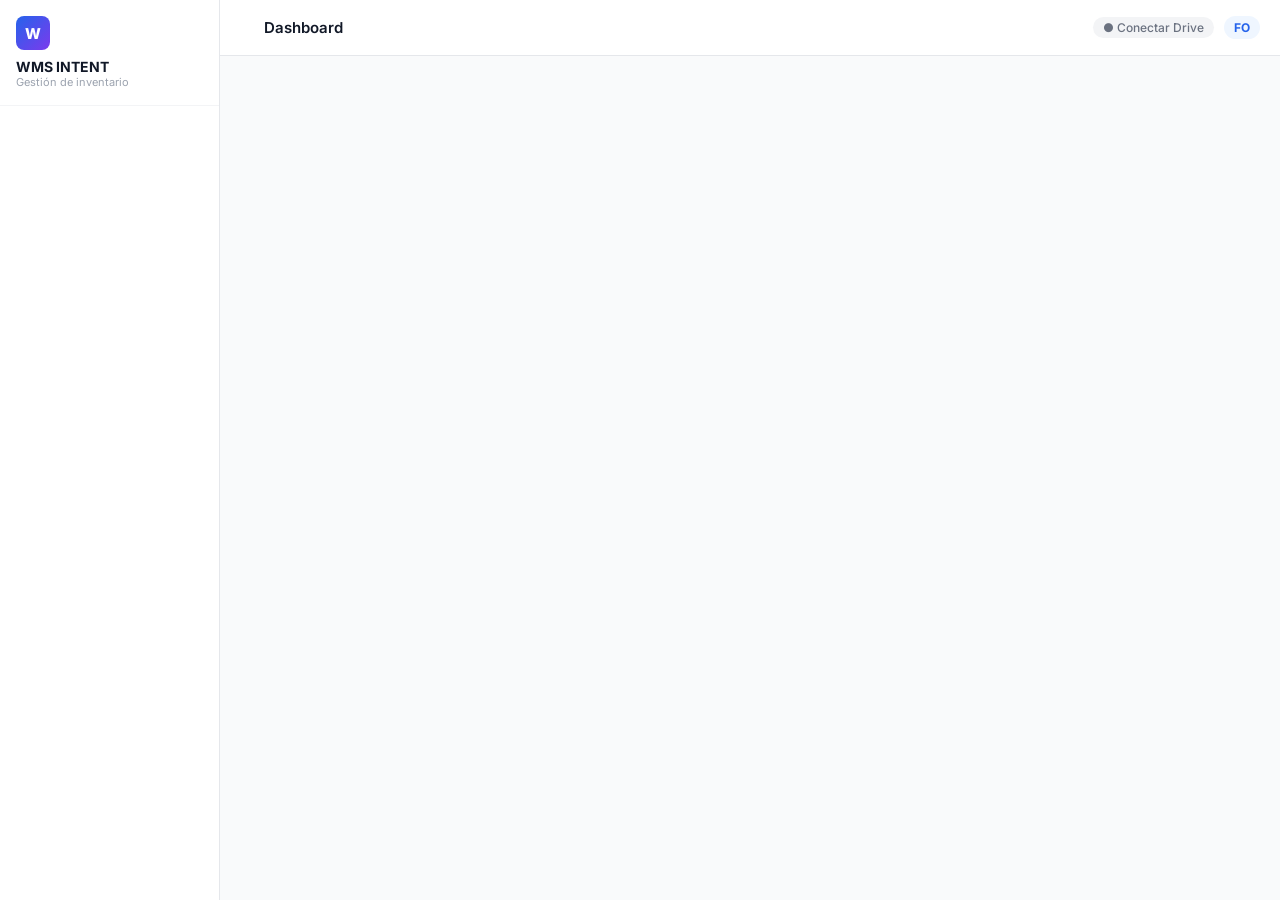
==== commit e01889fb: "Update wms.html" ====
--- a/wms.html
+++ b/wms.html
@@ -261,7 +261,7 @@
       <span id="pg-title">Dashboard</span>
     </div>
     <div class="tb-r">
-      <button id="conn" class="conn off" onclick="GDrive.signIn()">● Metele Drive</button>
+      <button id="conn" class="conn off" onclick="connectDrive()">● Conectar Drive</button>
       <span class="ub" id="ubadge">FO</span>
     </div>
   </header>
@@ -269,7 +269,7 @@
   <!-- Banner que aparece cuando el token expira -->
   <div id="drive-banner">
     ⚠️ La sesión con Google Drive expiró. Los cambios se guardan localmente.
-    <button onclick="GDrive.signIn()">Reconectar</button>
+    <button onclick="connectDrive()">Reconectar</button>
     <button style="background:none;color:#92400E;font-weight:500;border:none;cursor:pointer;font-family:inherit;font-size:12px;margin-left:4px" onclick="hideBanner()">Ignorar</button>
   </div>
 
@@ -456,6 +456,8 @@
 window.onGoogleLibraryLoad = () => GDrive.initClient();
 // También intentar si ya cargó
 if (window.google && window.google.accounts) GDrive.initClient();
+
+window.connectDrive = () => GDrive.signIn();
 
 // ═══════════════════════════════════════════════════
 // 2. INITIAL DATA
@@ -770,7 +772,7 @@
     <div><h1 class="pg-title">Dashboard</h1><p class="pg-sub">${fdate(new Date())}</p></div>
   </div>
   ${!driveOk?`<div class="al al-w mb16">${ic('alert',15)}<div style="flex:1"><strong>Drive no conectado</strong><br><small>Los datos se guardan solo en este navegador. Conecta Drive para sincronizar entre dispositivos.</small></div>
-  <button class="btn bp btn-sm" onclick="GDrive.signIn()">${ic('dl',13)} Conectar</button></div>`:''}
+  <button class="btn bp btn-sm" onclick="connectDrive()">${ic('dl',13)} Conectar</button></div>`:''}
   <div class="stats">
     <div class="stat"><div class="stat-lbl">SKUs activos</div><div class="stat-val">${S.products.filter(p=>p.estado==='activo').length}</div><div class="stat-sub">productos</div></div>
     <div class="stat"><div class="stat-lbl">Unidades totales</div><div class="stat-val">${totalU.toLocaleString('es-CL')}</div><div class="stat-sub">en todas las ubicaciones</div></div>
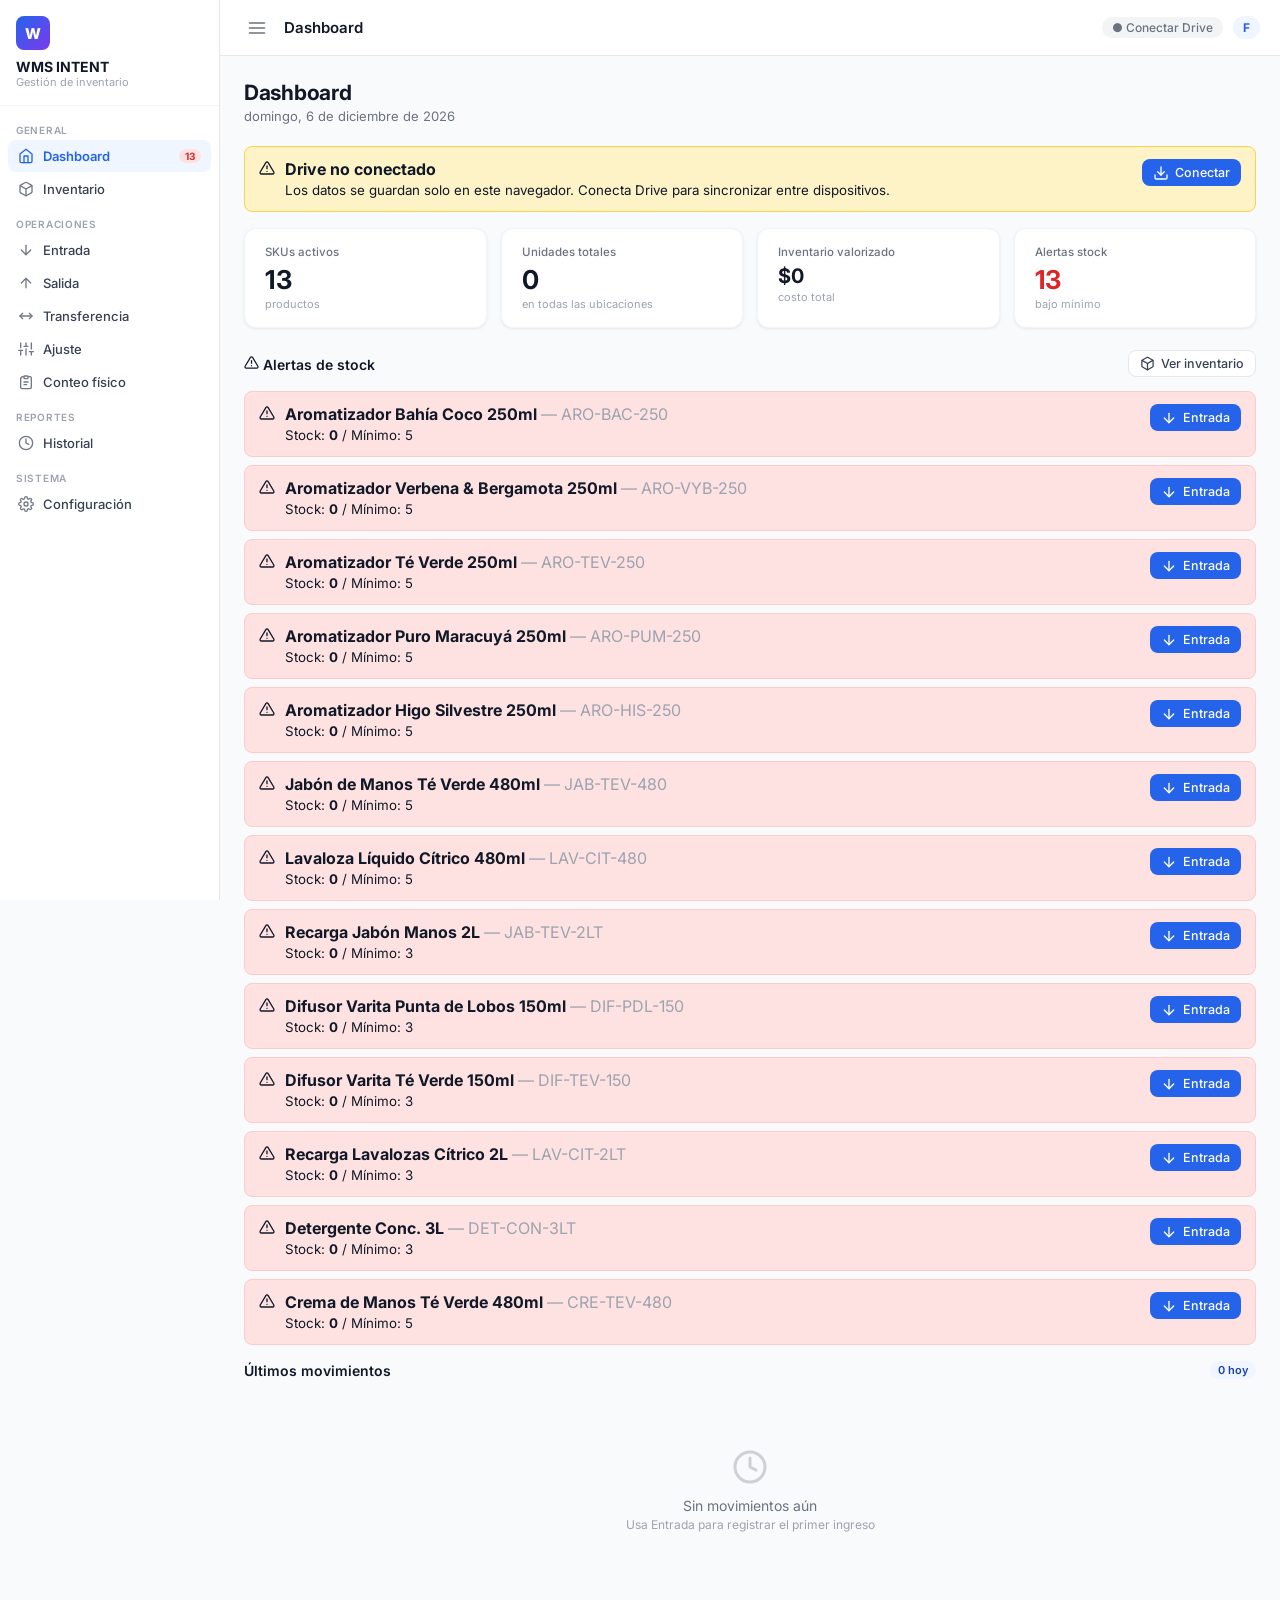
==== commit 0d544ef0: "Update wms.html" ====
--- a/wms.html
+++ b/wms.html
@@ -7,7 +7,6 @@
 <link rel="preconnect" href="https://fonts.googleapis.com">
 <link rel="preconnect" href="https://fonts.gstatic.com" crossorigin>
 <link href="https://fonts.googleapis.com/css2?family=Inter:wght@400;500;600;700&display=swap" rel="stylesheet">
-<!-- Google Identity Services -->
 <script src="https://accounts.google.com/gsi/client" async defer></script>
 <style>
 :root{
@@ -29,26 +28,20 @@
 body{font-family:'Inter',-apple-system,BlinkMacSystemFont,'Segoe UI',sans-serif;background:var(--bg2);color:var(--text);-webkit-font-smoothing:antialiased;overflow-x:hidden}
 button{font-family:inherit;cursor:pointer}input,select,textarea{font-family:inherit}
 a{text-decoration:none;color:inherit}
-
-/* ── LAYOUT ── */
 #sidebar{position:fixed;left:0;top:0;width:var(--sw);height:100vh;background:var(--bg);border-right:1px solid var(--border);z-index:50;overflow-y:auto;display:flex;flex-direction:column;transition:transform var(--ease)}
 #topbar{position:fixed;left:var(--sw);top:0;right:0;height:var(--th);background:var(--bg);border-bottom:1px solid var(--border);z-index:40;display:flex;align-items:center;justify-content:space-between;padding:0 20px;transition:left var(--ease)}
 #main{margin-left:var(--sw);margin-top:var(--th);min-height:calc(100vh - var(--th));padding:24px;background:var(--bg2)}
 #sb-overlay{display:none;position:fixed;inset:0;background:rgba(0,0,0,.4);z-index:45}
 #bot-nav{display:none}
-
-/* ── TOPBAR ── */
 .tb-l,.tb-r{display:flex;align-items:center;gap:10px}
 #menu-btn{background:none;border:none;padding:7px;border-radius:var(--r);color:var(--text3);display:flex;align-items:center;transition:background var(--ease)}
 #menu-btn:hover{background:var(--bg3)}
 #pg-title{font-size:15px;font-weight:600;color:var(--text)}
-.conn{display:inline-flex;align-items:center;gap:5px;font-size:12px;font-weight:500;padding:3px 10px;border-radius:100px;border:none;font-family:inherit}
+.conn{display:inline-flex;align-items:center;gap:5px;font-size:12px;font-weight:500;padding:3px 10px;border-radius:100px;border:none;font-family:inherit;cursor:pointer}
 .conn.on{background:var(--green-lt);color:var(--green);cursor:default}
-.conn.off{background:var(--gray-lt);color:var(--gray);cursor:pointer}
+.conn.off{background:var(--gray-lt);color:var(--gray)}
 .conn.connecting{background:var(--amber-lt);color:var(--amber);cursor:wait}
 .ub{background:var(--blue-lt);color:var(--blue);font-size:12px;font-weight:700;padding:4px 10px;border-radius:100px}
-
-/* ── SIDEBAR ── */
 .sb-brand{padding:16px;border-bottom:1px solid var(--blt)}
 .sb-logo{width:34px;height:34px;background:linear-gradient(135deg,#2563EB,#7C3AED);border-radius:8px;display:flex;align-items:center;justify-content:center;color:#fff;font-size:15px;font-weight:800;margin-bottom:8px}
 .sb-name{font-size:14px;font-weight:700;color:var(--text)}
@@ -61,35 +54,27 @@
 .sb-item svg{width:16px;height:16px;flex-shrink:0;opacity:.7}
 .sb-item.active svg{opacity:1}
 .sb-badge{margin-left:auto;background:var(--red-lt);color:var(--red);font-size:10px;font-weight:700;padding:1px 6px;border-radius:100px}
-
-/* ── COMPONENTS ── */
 .card{background:var(--bg);border-radius:var(--rl);border:1px solid var(--blt);box-shadow:var(--sh);padding:20px}
 .stats{display:grid;grid-template-columns:repeat(auto-fit,minmax(170px,1fr));gap:14px;margin-bottom:22px}
 .stat{background:var(--bg);border:1px solid var(--blt);border-radius:var(--rl);padding:16px 20px;box-shadow:var(--sh)}
 .stat-lbl{font-size:11.5px;color:var(--text3);font-weight:500;margin-bottom:5px}
 .stat-val{font-size:26px;font-weight:700;letter-spacing:-.5px}
 .stat-sub{font-size:11px;color:var(--text4);margin-top:2px}
-
 .pg-hdr{margin-bottom:22px}
 .pg-title{font-size:21px;font-weight:700;letter-spacing:-.3px}
 .pg-sub{font-size:13px;color:var(--text3);margin-top:3px}
 .sec-hdr{display:flex;align-items:center;justify-content:space-between;margin-bottom:14px}
 .sec-ttl{font-size:14px;font-weight:600}
-
-/* Buttons */
 .btn{display:inline-flex;align-items:center;gap:6px;padding:8px 15px;border-radius:var(--r);font-size:13.5px;font-weight:500;border:none;cursor:pointer;transition:all var(--ease);white-space:nowrap}
 .btn svg{width:15px;height:15px;flex-shrink:0}
 .bp{background:var(--blue);color:#fff}.bp:hover{background:var(--blue-dk)}
 .bs{background:var(--bg);color:var(--text2);border:1px solid var(--border)}.bs:hover{background:var(--bg2)}
 .bg{background:var(--green);color:#fff}.bg:hover{filter:brightness(.93)}
 .bd{background:var(--red);color:#fff}.bd:hover{filter:brightness(.93)}
-.bgh{background:none;border:none;color:var(--text3);padding:5px 8px;font-size:13px}.bgh:hover{color:var(--text);background:var(--bg3);border-radius:var(--r)}
 .btn-ic{padding:6px;border-radius:var(--r);background:none;border:none;color:var(--text3);display:flex;align-items:center;transition:all var(--ease)}.btn-ic:hover{background:var(--bg3);color:var(--text)}
 .btn-ic svg{width:15px;height:15px}
 .btn-sm{padding:5px 11px;font-size:12.5px}
 .w100{width:100%}
-
-/* Forms */
 .fr{margin-bottom:14px}
 .fl{display:block;font-size:12.5px;font-weight:500;color:var(--text2);margin-bottom:5px}
 .fc{width:100%;padding:8px 11px;border:1.5px solid var(--border);border-radius:var(--r);font-family:inherit;font-size:13.5px;color:var(--text);background:var(--bg);outline:none;transition:border-color var(--ease),box-shadow var(--ease)}
@@ -98,12 +83,8 @@
 .fc:disabled{background:var(--bg3);color:var(--text4)}
 select.fc{appearance:none;background-image:url("data:image/svg+xml,%3Csvg xmlns='http://www.w3.org/2000/svg' viewBox='0 0 24 24' fill='none' stroke='%236B7280' stroke-width='2'%3E%3Cpolyline points='6 9 12 15 18 9'/%3E%3C/svg%3E");background-repeat:no-repeat;background-position:right 9px center;background-size:15px;padding-right:30px}
 .fgrid{display:grid;grid-template-columns:1fr 1fr;gap:0 14px}
-.ff{grid-column:1/-1}
 .fh{font-size:11.5px;color:var(--text4);margin-top:3px}
 .req{color:var(--red)}
-.ferr{font-size:12px;color:var(--red);margin-top:3px}
-
-/* Tables */
 .tw{overflow-x:auto;border-radius:var(--rl);border:1px solid var(--blt);background:var(--bg)}
 table{width:100%;border-collapse:collapse;font-size:13px}
 thead{background:var(--bg2)}
@@ -112,44 +93,32 @@
 tr:last-child td{border-bottom:none}
 tbody tr:hover{background:var(--bg2)}
 .tr-off{opacity:.5}
-
-/* Badges */
 .badge{display:inline-flex;align-items:center;gap:3px;padding:2px 8px;border-radius:100px;font-size:11px;font-weight:600;white-space:nowrap}
-.badge svg{width:9px;height:9px}
 .b-gr{background:var(--green-lt);color:#166534}
 .b-am{background:var(--amber-lt);color:#92400E}
 .b-re{background:var(--red-lt);color:#991B1B}
 .b-gy{background:var(--gray-lt);color:var(--gray)}
 .b-bl{background:var(--blue-lt);color:#1E40AF}
-
-/* Tipo badges */
 .tb{font-size:11px;font-weight:700;padding:2px 7px;border-radius:4px}
 .tb-E{background:#DCFCE7;color:#166534}
 .tb-S{background:#FEE2E2;color:#991B1B}
 .tb-T{background:#E0E7FF;color:#3730A3}
 .tb-A{background:#FEF3C7;color:#92400E}
 .tb-C{background:#F3E8FF;color:#6B21A8}
-
-/* Stock colors */
 .s-ok{color:var(--green);font-weight:600}
 .s-am{color:var(--amber);font-weight:600}
 .s-re{color:var(--red);font-weight:700}
 .s-gy{color:var(--text4)}
-
-/* Alerts */
 .al{display:flex;align-items:flex-start;gap:10px;padding:12px 14px;border-radius:var(--r);margin-bottom:8px}
 .al-w{background:var(--amber-lt);border:1px solid #FCD34D}
 .al-e{background:var(--red-lt);border:1px solid #FECACA}
 .al-i{background:var(--blue-lt);border:1px solid #BFDBFE}
 .al-ok{background:var(--green-lt);border:1px solid #86EFAC}
 .al svg{flex-shrink:0;width:16px;height:16px;margin-top:1px}
-
-/* Drive banner */
-#drive-banner{display:none;background:var(--amber-lt);border-bottom:1px solid #FCD34D;padding:8px 20px;font-size:13px;color:#92400E;align-items:center;gap:10px;position:fixed;top:var(--th);left:var(--sw);right:0;z-index:35;transition:left var(--ease)}
-#drive-banner button{background:var(--amber);color:#fff;border:none;border-radius:var(--r);padding:4px 12px;font-size:12px;font-weight:600;cursor:pointer;font-family:inherit}
-@media(max-width:767px){#drive-banner{left:0;top:var(--th)}}
-
-/* Product selector */
+#drive-banner{display:none;background:var(--amber-lt);border-bottom:1px solid #FCD34D;padding:8px 20px;font-size:13px;color:#92400E;align-items:center;gap:10px;position:fixed;top:var(--th);left:var(--sw);right:0;z-index:35}
+#drive-banner button.rb{background:var(--amber);color:#fff;border:none;border-radius:var(--r);padding:4px 12px;font-size:12px;font-weight:600;cursor:pointer;font-family:inherit}
+#drive-banner button.ib{background:none;color:#92400E;font-weight:500;border:none;cursor:pointer;font-family:inherit;font-size:12px;margin-left:4px}
+@media(max-width:767px){#drive-banner{left:0}}
 .ps-wrap{position:relative}
 .ps-bar{display:flex;align-items:center;gap:8px;background:var(--bg3);border:1.5px dashed var(--border);border-radius:var(--r);padding:7px 11px}
 .ps-bar svg{width:15px;height:15px;color:var(--text4);flex-shrink:0}
@@ -172,21 +141,15 @@
 .ps-chip-sk{font-size:11px;color:var(--text3);font-family:monospace}
 .ps-chip-st{font-size:12px;font-weight:600}
 .ps-clr{background:none;border:none;font-size:18px;line-height:1;color:var(--text3);cursor:pointer;padding:0 2px}.ps-clr:hover{color:var(--red)}
-
-/* Filters */
 .fbar{display:flex;gap:8px;flex-wrap:wrap;margin-bottom:14px;align-items:center}
 .fbar .fc{width:auto;min-width:130px;padding:7px 28px 7px 9px}
 .sw{position:relative;flex:1;min-width:180px}
 .sw input{padding-left:34px}
 .sw svg{position:absolute;left:9px;top:50%;transform:translateY(-50%);pointer-events:none;color:var(--text4);width:15px;height:15px}
-
-/* Toast */
 #toasts{position:fixed;bottom:20px;left:50%;transform:translateX(-50%);z-index:9999;display:flex;flex-direction:column;gap:6px;align-items:center;pointer-events:none}
 .toast{padding:10px 18px;border-radius:var(--r);font-size:13px;font-weight:500;color:#fff;box-shadow:0 6px 24px rgba(0,0,0,.15);animation:tin .2s ease;white-space:nowrap}
 .t-ok{background:#1F2937}.t-s{background:var(--green)}.t-e{background:var(--red)}.t-w{background:var(--amber)}
 @keyframes tin{from{opacity:0;transform:translateY(6px)}to{opacity:1;transform:translateY(0)}}
-
-/* Modal */
 #mbk{display:none;position:fixed;inset:0;background:rgba(0,0,0,.45);z-index:500;align-items:center;justify-content:center;padding:20px}
 #mbk.open{display:flex}
 #mbox{background:var(--bg);border-radius:var(--rl);box-shadow:0 20px 60px rgba(0,0,0,.2);width:100%;max-width:580px;max-height:90vh;overflow-y:auto;animation:min .18s ease}
@@ -196,26 +159,18 @@
 .mclose{background:none;border:none;font-size:22px;color:var(--text3);cursor:pointer;line-height:1}.mclose:hover{color:var(--text)}
 .mbdy{padding:22px}
 .mft{padding:14px 22px;border-top:1px solid var(--blt);display:flex;justify-content:flex-end;gap:8px}
-
-/* Empty state */
 .empty{text-align:center;padding:56px 20px;color:var(--text3)}
 .empty svg{width:36px;height:36px;margin:0 auto 12px;display:block;opacity:.3}
 .empty p{font-size:14px}.empty small{font-size:12px;color:var(--text4);display:block;margin-top:3px}
-
-/* Conteo */
 .cc{background:var(--bg);border:1px solid var(--blt);border-radius:var(--rl);padding:16px 18px;box-shadow:var(--sh);display:flex;align-items:center;gap:14px;margin-bottom:10px;cursor:pointer;transition:all var(--ease)}
 .cc:hover{border-color:var(--blue);box-shadow:0 0 0 2px var(--blue-lt)}
 .cc-info{flex:1}
 .cc-nm{font-size:14px;font-weight:600}
 .cc-meta{font-size:12px;color:var(--text3);margin-top:2px}
-
-/* Config tabs */
 .tabs{display:flex;border-bottom:2px solid var(--blt);margin-bottom:20px}
 .tab{padding:9px 18px;font-size:13.5px;font-weight:500;color:var(--text3);background:none;border:none;cursor:pointer;border-bottom:2px solid transparent;margin-bottom:-2px;transition:all var(--ease)}
 .tab.on{color:var(--blue);border-bottom-color:var(--blue)}
 .tab:hover:not(.on){color:var(--text)}
-
-/* Misc */
 hr{border:none;border-top:1px solid var(--blt);margin:18px 0}
 .flex{display:flex}.fca{align-items:center}.fcb{justify-content:space-between}
 .g8{gap:8px}.g12{gap:12px}.g16{gap:16px}
@@ -223,8 +178,6 @@
 .hidden{display:none!important}
 code{font-family:monospace;font-size:12px}
 .text-r{color:var(--red)}.text-g{color:var(--green)}.text-m{color:var(--text4)}
-
-/* Mobile */
 @media(max-width:767px){
   #sidebar{transform:translateX(-100%);z-index:300}
   body.sbo #sidebar{transform:translateX(0)}
@@ -243,8 +196,7 @@
 </style>
 </head>
 <body>
-
-<div id="sb-overlay" onclick="App.closeSB()"></div>
+<div id="sb-overlay"></div>
 <aside id="sidebar">
   <div class="sb-brand">
     <div class="sb-logo">W</div>
@@ -253,85 +205,61 @@
   </div>
   <nav class="sb-nav" id="sbnav"></nav>
 </aside>
-
 <div id="app-wrap">
   <header id="topbar">
     <div class="tb-l">
-      <button id="menu-btn" onclick="App.toggleSB()"></button>
+      <button id="menu-btn"></button>
       <span id="pg-title">Dashboard</span>
     </div>
     <div class="tb-r">
-      <button id="conn" class="conn off" onclick="connectDrive()">● Conectar Drive</button>
+      <button id="conn" class="conn off">● Conectar Drive</button>
       <span class="ub" id="ubadge">FO</span>
     </div>
   </header>
-
-  <!-- Banner que aparece cuando el token expira -->
   <div id="drive-banner">
-    ⚠️ La sesión con Google Drive expiró. Los cambios se guardan localmente.
-    <button onclick="connectDrive()">Reconectar</button>
-    <button style="background:none;color:#92400E;font-weight:500;border:none;cursor:pointer;font-family:inherit;font-size:12px;margin-left:4px" onclick="hideBanner()">Ignorar</button>
+    &#9888;&#65039; Sesión Drive expirada. Los cambios se guardan localmente.
+    <button class="rb" id="banner-reconnect">Reconectar</button>
+    <button class="ib" id="banner-ignore">Ignorar</button>
   </div>
-
   <main id="main"></main>
 </div>
-
 <nav id="bot-nav"></nav>
 <div id="toasts"></div>
 <div id="mbk"><div id="mbox"></div></div>
-
 <script>
-// ═══════════════════════════════════════════════════
-// 1. CONFIG
-// ═══════════════════════════════════════════════════
-const APP_USER        = 'Francisco';
-const GDRIVE_FILE_ID  = '1gf-8ql_IQZsekCRKdIdsDI_sFwEMsBEe';
-const GOOGLE_CLIENT_ID= '702471036564-n8buttlfaejvb2qdboa8uf90amv2gbab.apps.googleusercontent.com';
-const DRIVE_SCOPE     = 'https://www.googleapis.com/auth/drive.file';
-const TOKEN_KEY       = 'wms_gd_token';
-const TOKEN_EXP_KEY   = 'wms_gd_exp';
-
-// ═══════════════════════════════════════════════════
-// 1b. GOOGLE DRIVE SYNC — Google Identity Services
-// ═══════════════════════════════════════════════════
+// ─── CONFIG ───────────────────────────────────────────
+const APP_USER         = 'Francisco';
+const GDRIVE_FILE_ID   = '1gf-8ql_IQZsekCRKdIdsDI_sFwEMsBEe';
+const GOOGLE_CLIENT_ID = '702471036564-n8buttlfaejvb2qdboa8uf90amv2gbab.apps.googleusercontent.com';
+const DRIVE_SCOPE      = 'https://www.googleapis.com/auth/drive.file';
+const TOKEN_KEY        = 'wms_gd_token';
+const TOKEN_EXP_KEY    = 'wms_gd_exp';
+
+// ─── GDRIVE ───────────────────────────────────────────
 const GDrive = {
-  token: null,
-  tokenClient: null,
-  saveTimer: null,
-  _pendingSave: false,
-
-  // Inicializa el tokenClient de GIS (se llama cuando la librería carga)
+  token: null, tokenClient: null, saveTimer: null,
+
   initClient() {
-    if (!window.google || !window.google.accounts) return;
+    if (!window.google?.accounts?.oauth2) return;
     this.tokenClient = google.accounts.oauth2.initTokenClient({
       client_id: GOOGLE_CLIENT_ID,
       scope: DRIVE_SCOPE,
-      // callback se asigna en signIn() para poder mostrar toast según contexto
-      callback: () => {},
+      callback: '',
     });
-    // Intentar restaurar token guardado
     this._restoreToken();
   },
 
-  // Guarda token en localStorage con timestamp de expiración (55 min)
-  _saveToken(token) {
-    this.token = token;
-    const exp = Date.now() + 55 * 60 * 1000; // 55 minutos
-    localStorage.setItem(TOKEN_KEY, token);
-    localStorage.setItem(TOKEN_EXP_KEY, String(exp));
-  },
-
-  // Restaura token si no ha expirado
+  _saveToken(t) {
+    this.token = t;
+    localStorage.setItem(TOKEN_KEY, t);
+    localStorage.setItem(TOKEN_EXP_KEY, String(Date.now() + 55 * 60 * 1000));
+  },
+
   _restoreToken() {
-    const token = localStorage.getItem(TOKEN_KEY);
-    const exp   = parseInt(localStorage.getItem(TOKEN_EXP_KEY) || '0');
-    if (token && Date.now() < exp) {
-      this.token = token;
-      App.updateDriveStatus();
-    } else {
-      // Token expirado o no existe — limpiar
-      this._clearToken();
-    }
+    const t = localStorage.getItem(TOKEN_KEY);
+    const exp = parseInt(localStorage.getItem(TOKEN_EXP_KEY) || '0');
+    if (t && Date.now() < exp) { this.token = t; App.updateDriveStatus(); }
+    else this._clearToken();
   },
 
   _clearToken() {
@@ -342,51 +270,36 @@
 
   isConnected() { return !!this.token; },
 
-  // Abre el popup de Google para pedir token
   signIn() {
     if (!this.tokenClient) {
-      // GIS todavía cargando — reintentar en 500ms
-      setTimeout(() => this.signIn(), 500);
+      toast('Librería de Google aún cargando, intenta en 2 segundos', 'warn');
       return;
     }
-    const connEl = document.getElementById('conn');
-    if (connEl) { connEl.className = 'conn connecting'; connEl.textContent = '● Conectando…'; }
-
-    this.tokenClient.callback = async (response) => {
-      if (response.error) {
-        toast('No se pudo conectar con Google Drive', 'error');
-        App.updateDriveStatus();
-        return;
-      }
-      this._saveToken(response.access_token);
+    const el = document.getElementById('conn');
+    if (el) { el.className = 'conn connecting'; el.textContent = '● Conectando…'; }
+
+    this.tokenClient.callback = async (resp) => {
+      if (resp.error) { toast('No se pudo conectar con Google Drive', 'error'); App.updateDriveStatus(); return; }
+      this._saveToken(resp.access_token);
       App.updateDriveStatus();
       hideBanner();
-      toast('Conectando con Drive…', 'ok');
-
-      // Cargar datos desde Drive tras conectar
       const data = await this.load();
       if (data) {
         S.products  = data.products  || S.products;
         S.movements = data.movements || S.movements;
         S.locations = data.locations || S.locations;
         S.conteos   = data.conteos   || S.conteos;
-        Store._saveLocal();
-        Stock.dirty = true;
-        App.render();
-        App.updateAlertBadge();
+        Store._saveLocal(); Stock.dirty = true;
+        App.render(); App.updateAlertBadge();
         toast('Datos cargados desde Drive ✓', 'success');
       } else {
-        toast('Drive conectado. Guardando datos locales…', 'ok');
+        toast('Drive conectado. Subiendo datos locales…', 'ok');
         this.scheduleSave();
       }
     };
-
-    // prompt: '' = no pide cuenta si ya hay sesión activa en el navegador
-    // Si el token expiró, GIS lo detecta solo y pide reautenticación silenciosa
     this.tokenClient.requestAccessToken({ prompt: '' });
   },
 
-  // Lee el JSON de Drive
   async load() {
     if (!this.token) return null;
     try {
@@ -400,7 +313,6 @@
     } catch(e) { return null; }
   },
 
-  // Guarda con debounce de 1.5s
   scheduleSave() {
     clearTimeout(this.saveTimer);
     this.saveTimer = setTimeout(() => this._doSave(), 1500);
@@ -410,40 +322,26 @@
     if (!this.token) return;
     const payload = {
       _meta: { app: 'WMS INTENT', version: '1.0', lastSaved: new Date().toISOString(), savedBy: APP_USER },
-      products:  S.products,
-      movements: S.movements,
-      locations: S.locations,
-      conteos:   S.conteos,
+      products: S.products, movements: S.movements, locations: S.locations, conteos: S.conteos,
     };
     try {
       const r = await fetch(
         `https://www.googleapis.com/upload/drive/v3/files/${GDRIVE_FILE_ID}?uploadType=media`,
-        {
-          method: 'PATCH',
-          headers: { Authorization: `Bearer ${this.token}`, 'Content-Type': 'application/json' },
-          body: JSON.stringify(payload, null, 2),
-        }
+        { method: 'PATCH', headers: { Authorization: `Bearer ${this.token}`, 'Content-Type': 'application/json' }, body: JSON.stringify(payload, null, 2) }
       );
-      if (r.status === 401) { this._handleExpired(); return; }
-      if (r.ok) App.updateDriveStatus();
-    } catch(e) { /* sin conexión — localStorage como respaldo */ }
-  },
-
-  // Maneja token expirado
-  _handleExpired() {
-    this._clearToken();
-    App.updateDriveStatus();
-    showBanner();
-  },
+      if (r.status === 401) this._handleExpired();
+    } catch(e) {}
+  },
+
+  _handleExpired() { this._clearToken(); App.updateDriveStatus(); showBanner(); },
 };
 
-// Banner de token expirado
+// GIS callbacks — sin onclick en HTML, todo por addEventListener
 function showBanner() {
   const b = document.getElementById('drive-banner');
   if (b) b.style.display = 'flex';
-  // Ajustar padding del main para que no tape contenido
   const m = document.getElementById('main');
-  if (m) m.style.paddingTop = '58px';
+  if (m) m.style.paddingTop = '50px';
 }
 function hideBanner() {
   const b = document.getElementById('drive-banner');
@@ -452,40 +350,32 @@
   if (m) m.style.paddingTop = '';
 }
 
-// Callback global que llama GIS cuando carga
-window.onGoogleLibraryLoad = () => GDrive.initClient();
-// También intentar si ya cargó
-if (window.google && window.google.accounts) GDrive.initClient();
-
-window.connectDrive = () => GDrive.signIn();
-
-// ═══════════════════════════════════════════════════
-// 2. INITIAL DATA
-// ═══════════════════════════════════════════════════
+// GIS se carga async — este callback se llama cuando está lista
+window.onGoogleLibraryLoad = () => { GDrive.initClient(); };
+
+// ─── INITIAL DATA ─────────────────────────────────────
 const INIT_PRODS = [
-  {id:'p1', nombre:'Aromatizador',         variante:'Bahía Coco 250ml',        sku:'ARO-BAC-250', barcode:'7891230000001', categoria:'Aromatizadores', estado:'activo',   precioVenta:9500,  precioB2B:7500,  costoUnitario:3500, stockMinimo:5},
-  {id:'p2', nombre:'Aromatizador',         variante:'Verbena & Bergamota 250ml',sku:'ARO-VYB-250', barcode:'7891230000002', categoria:'Aromatizadores', estado:'activo',   precioVenta:9500,  precioB2B:7500,  costoUnitario:3500, stockMinimo:5},
-  {id:'p3', nombre:'Aromatizador',         variante:'Té Verde 250ml',           sku:'ARO-TEV-250', barcode:'7891230000003', categoria:'Aromatizadores', estado:'activo',   precioVenta:9500,  precioB2B:7500,  costoUnitario:3500, stockMinimo:5},
-  {id:'p4', nombre:'Aromatizador',         variante:'Puro Maracuyá 250ml',      sku:'ARO-PUM-250', barcode:'7891230000004', categoria:'Aromatizadores', estado:'activo',   precioVenta:9500,  precioB2B:7500,  costoUnitario:3500, stockMinimo:5},
-  {id:'p5', nombre:'Aromatizador',         variante:'Higo Silvestre 250ml',     sku:'ARO-HIS-250', barcode:'7891230000005', categoria:'Aromatizadores', estado:'activo',   precioVenta:9500,  precioB2B:7500,  costoUnitario:3500, stockMinimo:5},
-  {id:'p6', nombre:'Aromatizador',         variante:'Maracuyá con Mango 250ml', sku:'ARO-MCM-250', barcode:'7891230000006', categoria:'Aromatizadores', estado:'inactivo', precioVenta:9500,  precioB2B:7500,  costoUnitario:3500, stockMinimo:5},
-  {id:'p7', nombre:'Aromatizador',         variante:'Punta de Lobos 250ml',     sku:'ARO-PDL-250', barcode:'7891230000007', categoria:'Aromatizadores', estado:'inactivo', precioVenta:9500,  precioB2B:7500,  costoUnitario:3500, stockMinimo:5},
-  {id:'p8', nombre:'Jabón de Manos',       variante:'Té Verde 480ml',           sku:'JAB-TEV-480', barcode:'7891230000008', categoria:'Jabones',        estado:'activo',   precioVenta:8900,  precioB2B:7000,  costoUnitario:3200, stockMinimo:5},
-  {id:'p9', nombre:'Lavaloza Líquido',     variante:'Cítrico 480ml',            sku:'LAV-CIT-480', barcode:'7891230000009', categoria:'Lavaloza',       estado:'activo',   precioVenta:5900,  precioB2B:4500,  costoUnitario:2200, stockMinimo:5},
-  {id:'p10',nombre:'Recarga Jabón Manos',  variante:'2L',                       sku:'JAB-TEV-2LT', barcode:'7891230000010', categoria:'Recargas',       estado:'activo',   precioVenta:14900, precioB2B:12000, costoUnitario:5500, stockMinimo:3},
-  {id:'p11',nombre:'Difusor Varita',       variante:'Punta de Lobos 150ml',     sku:'DIF-PDL-150', barcode:'7891230000011', categoria:'Difusores',      estado:'activo',   precioVenta:18900, precioB2B:15000, costoUnitario:7000, stockMinimo:3},
-  {id:'p12',nombre:'Difusor Varita',       variante:'Té Verde 150ml',           sku:'DIF-TEV-150', barcode:'7891230000012', categoria:'Difusores',      estado:'activo',   precioVenta:18900, precioB2B:15000, costoUnitario:7000, stockMinimo:3},
-  {id:'p13',nombre:'Recarga Lavalozas',    variante:'Cítrico 2L',               sku:'LAV-CIT-2LT', barcode:'7891230000013', categoria:'Recargas',       estado:'activo',   precioVenta:9900,  precioB2B:8000,  costoUnitario:3800, stockMinimo:3},
-  {id:'p14',nombre:'Detergente Conc.',     variante:'3L',                       sku:'DET-CON-3LT', barcode:'7891230000014', categoria:'Detergentes',    estado:'activo',   precioVenta:19900, precioB2B:16000, costoUnitario:7500, stockMinimo:3},
-  {id:'p15',nombre:'Crema de Manos',       variante:'Té Verde 480ml',           sku:'CRE-TEV-480', barcode:'7891230000015', categoria:'Cremas',         estado:'activo',   precioVenta:11900, precioB2B:9500,  costoUnitario:4500, stockMinimo:5},
+  {id:'p1', nombre:'Aromatizador',        variante:'Bahía Coco 250ml',         sku:'ARO-BAC-250', barcode:'7891230000001', categoria:'Aromatizadores', estado:'activo',   precioVenta:9500,  precioB2B:7500,  costoUnitario:3500, stockMinimo:5},
+  {id:'p2', nombre:'Aromatizador',        variante:'Verbena & Bergamota 250ml', sku:'ARO-VYB-250', barcode:'7891230000002', categoria:'Aromatizadores', estado:'activo',   precioVenta:9500,  precioB2B:7500,  costoUnitario:3500, stockMinimo:5},
+  {id:'p3', nombre:'Aromatizador',        variante:'Té Verde 250ml',            sku:'ARO-TEV-250', barcode:'7891230000003', categoria:'Aromatizadores', estado:'activo',   precioVenta:9500,  precioB2B:7500,  costoUnitario:3500, stockMinimo:5},
+  {id:'p4', nombre:'Aromatizador',        variante:'Puro Maracuyá 250ml',       sku:'ARO-PUM-250', barcode:'7891230000004', categoria:'Aromatizadores', estado:'activo',   precioVenta:9500,  precioB2B:7500,  costoUnitario:3500, stockMinimo:5},
+  {id:'p5', nombre:'Aromatizador',        variante:'Higo Silvestre 250ml',      sku:'ARO-HIS-250', barcode:'7891230000005', categoria:'Aromatizadores', estado:'activo',   precioVenta:9500,  precioB2B:7500,  costoUnitario:3500, stockMinimo:5},
+  {id:'p6', nombre:'Aromatizador',        variante:'Maracuyá con Mango 250ml',  sku:'ARO-MCM-250', barcode:'7891230000006', categoria:'Aromatizadores', estado:'inactivo', precioVenta:9500,  precioB2B:7500,  costoUnitario:3500, stockMinimo:5},
+  {id:'p7', nombre:'Aromatizador',        variante:'Punta de Lobos 250ml',      sku:'ARO-PDL-250', barcode:'7891230000007', categoria:'Aromatizadores', estado:'inactivo', precioVenta:9500,  precioB2B:7500,  costoUnitario:3500, stockMinimo:5},
+  {id:'p8', nombre:'Jabón de Manos',      variante:'Té Verde 480ml',            sku:'JAB-TEV-480', barcode:'7891230000008', categoria:'Jabones',        estado:'activo',   precioVenta:8900,  precioB2B:7000,  costoUnitario:3200, stockMinimo:5},
+  {id:'p9', nombre:'Lavaloza Líquido',    variante:'Cítrico 480ml',             sku:'LAV-CIT-480', barcode:'7891230000009', categoria:'Lavaloza',       estado:'activo',   precioVenta:5900,  precioB2B:4500,  costoUnitario:2200, stockMinimo:5},
+  {id:'p10',nombre:'Recarga Jabón Manos', variante:'2L',                        sku:'JAB-TEV-2LT', barcode:'7891230000010', categoria:'Recargas',       estado:'activo',   precioVenta:14900, precioB2B:12000, costoUnitario:5500, stockMinimo:3},
+  {id:'p11',nombre:'Difusor Varita',      variante:'Punta de Lobos 150ml',      sku:'DIF-PDL-150', barcode:'7891230000011', categoria:'Difusores',      estado:'activo',   precioVenta:18900, precioB2B:15000, costoUnitario:7000, stockMinimo:3},
+  {id:'p12',nombre:'Difusor Varita',      variante:'Té Verde 150ml',            sku:'DIF-TEV-150', barcode:'7891230000012', categoria:'Difusores',      estado:'activo',   precioVenta:18900, precioB2B:15000, costoUnitario:7000, stockMinimo:3},
+  {id:'p13',nombre:'Recarga Lavalozas',   variante:'Cítrico 2L',               sku:'LAV-CIT-2LT', barcode:'7891230000013', categoria:'Recargas',       estado:'activo',   precioVenta:9900,  precioB2B:8000,  costoUnitario:3800, stockMinimo:3},
+  {id:'p14',nombre:'Detergente Conc.',    variante:'3L',                        sku:'DET-CON-3LT', barcode:'7891230000014', categoria:'Detergentes',    estado:'activo',   precioVenta:19900, precioB2B:16000, costoUnitario:7500, stockMinimo:3},
+  {id:'p15',nombre:'Crema de Manos',      variante:'Té Verde 480ml',            sku:'CRE-TEV-480', barcode:'7891230000015', categoria:'Cremas',         estado:'activo',   precioVenta:11900, precioB2B:9500,  costoUnitario:4500, stockMinimo:5},
 ];
 const INIT_LOCS = ['Bodega','Casa','Mundano','Eventos/Muestras','Cliente B2B'];
-const CANALES = ['Venta','Shopify','Mercado Libre','B2B','Marketing','Muestra','Regalo','Consumo interno','Merma'];
-const MOTIVOS = ['Conteo físico','Producto dañado','Error de carga','Pérdida','Corrección manual'];
-
-// ═══════════════════════════════════════════════════
-// 3. NAV
-// ═══════════════════════════════════════════════════
+const CANALES   = ['Venta','Shopify','Mercado Libre','B2B','Marketing','Muestra','Regalo','Consumo interno','Merma'];
+const MOTIVOS   = ['Conteo físico','Producto dañado','Error de carga','Pérdida','Corrección manual'];
+
+// ─── NAV ──────────────────────────────────────────────
 const NAV = [
   {sec:'General'},
   {id:'dashboard',    lbl:'Dashboard',     ic:'home',      bot:true},
@@ -502,9 +392,7 @@
   {id:'config',       lbl:'Configuración', ic:'settings',  bot:false},
 ];
 
-// ═══════════════════════════════════════════════════
-// 4. ICONS
-// ═══════════════════════════════════════════════════
+// ─── ICONS ────────────────────────────────────────────
 const ICS = {
   home:`<path d="M3 9l9-7 9 7v11a2 2 0 0 1-2 2H5a2 2 0 0 1-2-2z"/><polyline points="9 22 9 12 15 12 15 22"/>`,
   box:`<path d="M21 16V8a2 2 0 0 0-1-1.73l-7-4a2 2 0 0 0-2 0l-7 4A2 2 0 0 0 3 8v8a2 2 0 0 0 1 1.73l7 4a2 2 0 0 0 2 0l7-4A2 2 0 0 0 21 16z"/><polyline points="3.27 6.96 12 12.01 20.73 6.96"/><line x1="12" y1="22.08" x2="12" y2="12"/>`,
@@ -519,7 +407,6 @@
   edit:`<path d="M11 4H4a2 2 0 0 0-2 2v14a2 2 0 0 0 2 2h14a2 2 0 0 0 2-2v-7"/><path d="M18.5 2.5a2.121 2.121 0 0 1 3 3L12 15l-4 1 1-4 9.5-9.5z"/>`,
   trash:`<polyline points="3 6 5 6 21 6"/><path d="M19 6v14a2 2 0 0 1-2 2H7a2 2 0 0 1-2-2V6m3 0V4a1 1 0 0 1 1-1h4a1 1 0 0 1 1 1v2"/>`,
   check:`<polyline points="20 6 9 17 4 12"/>`,
-  x:`<line x1="18" y1="6" x2="6" y2="18"/><line x1="6" y1="6" x2="18" y2="18"/>`,
   search:`<circle cx="11" cy="11" r="8"/><line x1="21" y1="21" x2="16.65" y2="16.65"/>`,
   menu:`<line x1="3" y1="12" x2="21" y2="12"/><line x1="3" y1="6" x2="21" y2="6"/><line x1="3" y1="18" x2="21" y2="18"/>`,
   dl:`<path d="M21 15v4a2 2 0 0 1-2 2H5a2 2 0 0 1-2-2v-4"/><polyline points="7 10 12 15 17 10"/><line x1="12" y1="15" x2="12" y2="3"/>`,
@@ -527,39 +414,26 @@
   info:`<circle cx="12" cy="12" r="10"/><line x1="12" y1="8" x2="12" y2="12"/><line x1="12" y1="16" x2="12.01" y2="16"/>`,
   scan:`<rect x="2" y="4" width="20" height="16" rx="2"/><path d="M7 8v8M10 8v8M13 8v4M16 8v8M19 8v4"/>`,
   back:`<polyline points="15 18 9 12 15 6"/>`,
-  tag:`<path d="M20.59 13.41l-7.17 7.17a2 2 0 0 1-2.83 0L2 12V2h10l8.59 8.59a2 2 0 0 1 0 2.82z"/><line x1="7" y1="7" x2="7.01" y2="7"/>`,
 };
 function ic(n,s=16){const d=ICS[n]||'';return `<svg width="${s}" height="${s}" viewBox="0 0 24 24" fill="none" stroke="currentColor" stroke-width="2" stroke-linecap="round" stroke-linejoin="round">${d}</svg>`}
 
-// ═══════════════════════════════════════════════════
-// 5. STATE
-// ═══════════════════════════════════════════════════
+// ─── STATE ────────────────────────────────────────────
 let S = {
   products:[], movements:[], locations:[], conteos:[],
-  view:'dashboard', user:APP_USER,
-  conteoSid:null,
-  cfgTab:'productos',
+  view:'dashboard', user:APP_USER, conteoSid:null, cfgTab:'productos',
   invF:{search:'',loc:'',cat:'',estado:'activo'},
   histF:{search:'',tipo:'',loc:'',canal:'',from:'',to:''},
 };
 
-// ═══════════════════════════════════════════════════
-// 6. PERSISTENCE
-// ═══════════════════════════════════════════════════
+// ─── STORE ────────────────────────────────────────────
 const K = {p:'wms_products',m:'wms_movements',l:'wms_locations',c:'wms_conteos'};
-
 const Store = {
   async load(){
-    // Primero cargar desde localStorage (inmediato, sin esperar red)
     S.products  = JSON.parse(localStorage.getItem(K.p)||'null') || JSON.parse(JSON.stringify(INIT_PRODS));
     S.movements = JSON.parse(localStorage.getItem(K.m)||'null') || [];
     S.locations = JSON.parse(localStorage.getItem(K.l)||'null') || [...INIT_LOCS];
     S.conteos   = JSON.parse(localStorage.getItem(K.c)||'null') || [];
-    Stock.dirty = true;
-    App.render();
-    App.updateAlertBadge();
-
-    // Luego intentar Drive si hay token
+    Stock.dirty = true; App.render(); App.updateAlertBadge();
     if (GDrive.isConnected()) {
       const data = await GDrive.load();
       if (data) {
@@ -567,503 +441,429 @@
         S.movements = data.movements || S.movements;
         S.locations = data.locations || S.locations;
         S.conteos   = data.conteos   || S.conteos;
-        this._saveLocal();
-        Stock.dirty = true;
-        App.render();
-        App.updateAlertBadge();
-        toast('Datos sincronizados desde Drive ✓','success');
+        this._saveLocal(); Stock.dirty = true;
+        App.render(); App.updateAlertBadge();
+        toast('Sincronizado con Drive ✓','success');
       }
     }
   },
   _saveLocal(){
-    localStorage.setItem(K.p, JSON.stringify(S.products));
-    localStorage.setItem(K.m, JSON.stringify(S.movements));
-    localStorage.setItem(K.l, JSON.stringify(S.locations));
-    localStorage.setItem(K.c, JSON.stringify(S.conteos));
-  },
-  sp(){ localStorage.setItem(K.p, JSON.stringify(S.products));  GDrive.scheduleSave(); },
-  sm(){ localStorage.setItem(K.m, JSON.stringify(S.movements)); Stock.dirty=true; GDrive.scheduleSave(); },
-  sl(){ localStorage.setItem(K.l, JSON.stringify(S.locations)); GDrive.scheduleSave(); },
-  sc(){ localStorage.setItem(K.c, JSON.stringify(S.conteos));   GDrive.scheduleSave(); },
+    localStorage.setItem(K.p,JSON.stringify(S.products));
+    localStorage.setItem(K.m,JSON.stringify(S.movements));
+    localStorage.setItem(K.l,JSON.stringify(S.locations));
+    localStorage.setItem(K.c,JSON.stringify(S.conteos));
+  },
+  sp(){ localStorage.setItem(K.p,JSON.stringify(S.products));  GDrive.scheduleSave(); },
+  sm(){ localStorage.setItem(K.m,JSON.stringify(S.movements)); Stock.dirty=true; GDrive.scheduleSave(); },
+  sl(){ localStorage.setItem(K.l,JSON.stringify(S.locations)); GDrive.scheduleSave(); },
+  sc(){ localStorage.setItem(K.c,JSON.stringify(S.conteos));   GDrive.scheduleSave(); },
   addMov(mov){ S.movements.push(mov); this.sm(); },
 };
 
-// ═══════════════════════════════════════════════════
-// 7. STOCK ENGINE
-// ═══════════════════════════════════════════════════
+// ─── STOCK ────────────────────────────────────────────
 const Stock = {
   dirty:true, _cache:null,
   compute(){
-    if(!this.dirty && this._cache) return this._cache;
+    if(!this.dirty&&this._cache) return this._cache;
     const s={};
     for(const m of S.movements){
       if(!s[m.sku]) s[m.sku]={};
-      if(m.tipo==='ENTRADA')        s[m.sku][m.ubicacion]=(s[m.sku][m.ubicacion]||0)+m.qty;
-      else if(m.tipo==='SALIDA')    s[m.sku][m.ubicacion]=(s[m.sku][m.ubicacion]||0)-m.qty;
-      else if(m.tipo==='TRANSFERENCIA'){
-        s[m.sku][m.desde]=(s[m.sku][m.desde]||0)-m.qty;
-        s[m.sku][m.hacia]=(s[m.sku][m.hacia]||0)+m.qty;
-      }
-      else if(m.tipo==='AJUSTE')    s[m.sku][m.ubicacion]=(s[m.sku][m.ubicacion]||0)+m.qty;
+      if(m.tipo==='ENTRADA')         s[m.sku][m.ubicacion]=(s[m.sku][m.ubicacion]||0)+m.qty;
+      else if(m.tipo==='SALIDA')     s[m.sku][m.ubicacion]=(s[m.sku][m.ubicacion]||0)-m.qty;
+      else if(m.tipo==='TRANSFERENCIA'){s[m.sku][m.desde]=(s[m.sku][m.desde]||0)-m.qty; s[m.sku][m.hacia]=(s[m.sku][m.hacia]||0)+m.qty;}
+      else if(m.tipo==='AJUSTE')     s[m.sku][m.ubicacion]=(s[m.sku][m.ubicacion]||0)+m.qty;
     }
     this._cache=s; this.dirty=false; return s;
   },
   get(sku,loc){const s=this.compute(); return (s[sku]&&s[sku][loc])||0},
   tot(sku){const s=this.compute(); return Object.values(s[sku]||{}).reduce((a,b)=>a+b,0)},
-  byLoc(sku){const s=this.compute(); return s[sku]||{}},
-  alerts(){
-    return S.products.filter(p=>p.estado==='activo')
-      .map(p=>({...p,total:this.tot(p.sku)}))
-      .filter(p=>p.total<=p.stockMinimo)
-      .sort((a,b)=>a.total-b.total);
-  },
+  alerts(){return S.products.filter(p=>p.estado==='activo').map(p=>({...p,total:this.tot(p.sku)})).filter(p=>p.total<=p.stockMinimo).sort((a,b)=>a.total-b.total)},
   totalVal(){return S.products.reduce((sum,p)=>sum+this.tot(p.sku)*p.costoUnitario,0)},
-  cls(t,min){if(t<=0)return 's-re'; if(t<=min)return 's-re'; if(t<=min*1.5)return 's-am'; return 's-ok'},
-  badge(t,min){
-    if(t<=0) return `<span class="badge b-re">Sin stock</span>`;
-    if(t<=min) return `<span class="badge b-am">Bajo mínimo</span>`;
-    if(t<=min*1.5) return `<span class="badge b-am">Cerca mínimo</span>`;
-    return `<span class="badge b-gr">OK</span>`;
-  },
+  cls(t,min){if(t<=0||t<=min)return 's-re'; if(t<=min*1.5)return 's-am'; return 's-ok'},
+  badge(t,min){if(t<=0)return `<span class="badge b-re">Sin stock</span>`;if(t<=min)return `<span class="badge b-am">Bajo mínimo</span>`;if(t<=min*1.5)return `<span class="badge b-am">Cerca mínimo</span>`;return `<span class="badge b-gr">OK</span>`},
 };
 
-// ═══════════════════════════════════════════════════
-// 8. UTILS
-// ═══════════════════════════════════════════════════
+// ─── UTILS ────────────────────────────────────────────
 const $=id=>document.getElementById(id);
 const $$=sel=>document.querySelectorAll(sel);
-
 function escH(s){return String(s||'').replace(/&/g,'&amp;').replace(/</g,'&lt;').replace(/>/g,'&gt;').replace(/"/g,'&quot;')}
 function clp(n){return '$'+Math.round(n||0).toLocaleString('es-CL')}
-function fdt(iso){if(!iso)return '—'; const d=new Date(iso); return d.toLocaleDateString('es-CL',{day:'2-digit',month:'2-digit',year:'2-digit'})+' '+d.toLocaleTimeString('es-CL',{hour:'2-digit',minute:'2-digit'})}
+function fdt(iso){if(!iso)return '—';const d=new Date(iso);return d.toLocaleDateString('es-CL',{day:'2-digit',month:'2-digit',year:'2-digit'})+' '+d.toLocaleTimeString('es-CL',{hour:'2-digit',minute:'2-digit'})}
 function fdate(d){return new Date(d).toLocaleDateString('es-CL',{weekday:'long',day:'numeric',month:'long',year:'numeric'})}
 function uid(){return Date.now().toString(36)+Math.random().toString(36).slice(2,7)}
-function prodName(sku){const p=S.products.find(x=>x.sku===sku); return p?`${p.nombre} ${p.variante}`:sku}
-
-function toast(msg,type='ok'){
-  const a=$('toasts'); if(!a)return;
-  const t=document.createElement('div');
-  t.className=`toast t-${type}`; t.textContent=msg;
-  a.appendChild(t); setTimeout(()=>t.remove(),3500);
-}
-
+function prodName(sku){const p=S.products.find(x=>x.sku===sku);return p?`${p.nombre} ${p.variante}`:sku}
+function toast(msg,type='ok'){const a=$('toasts');if(!a)return;const t=document.createElement('div');t.className=`toast t-${type}`;t.textContent=msg;a.appendChild(t);setTimeout(()=>t.remove(),3500)}
 function openModal(title,html,onOk,okLbl='Guardar'){
-  $('mbox').innerHTML=`
-    <div class="mhdr"><span class="mttl">${title}</span><button class="mclose" onclick="closeModal()">×</button></div>
-    <div class="mbdy">${html}</div>
-    <div class="mft">
-      <button class="btn bs btn-sm" onclick="closeModal()">Cancelar</button>
-      ${onOk?`<button class="btn bp btn-sm" id="m-ok">${okLbl}</button>`:''}
-    </div>`;
+  $('mbox').innerHTML=`<div class="mhdr"><span class="mttl">${title}</span><button class="mclose" id="m-close">×</button></div><div class="mbdy">${html}</div><div class="mft"><button class="btn bs btn-sm" id="m-cancel">Cancelar</button>${onOk?`<button class="btn bp btn-sm" id="m-ok">${okLbl}</button>`:''}</div>`;
+  $('m-close').onclick=$('m-cancel').onclick=closeModal;
   if(onOk) $('m-ok').onclick=onOk;
   $('mbk').classList.add('open');
 }
 function closeModal(){$('mbk')?.classList.remove('open')}
-
-function csvExport(rows,name){
-  const csv=rows.map(r=>r.map(v=>`"${String(v??'').replace(/"/g,'""')}"`).join(',')).join('\n');
-  const a=document.createElement('a');
-  a.href=URL.createObjectURL(new Blob(['﻿'+csv],{type:'text/csv;charset=utf-8;'}));
-  a.download=name; a.click(); URL.revokeObjectURL(a.href);
-}
-
-// ═══════════════════════════════════════════════════
-// 9. PRODUCT SELECTOR COMPONENT
-// ═══════════════════════════════════════════════════
+function csvExport(rows,name){const csv=rows.map(r=>r.map(v=>`"${String(v??'').replace(/"/g,'""')}"`).join(',')).join('\n');const a=document.createElement('a');a.href=URL.createObjectURL(new Blob(['\uFEFF'+csv],{type:'text/csv;charset=utf-8;'}));a.download=name;a.click();URL.revokeObjectURL(a.href)}
+
+// ─── PRODUCT SELECTOR ─────────────────────────────────
 const _sel={};
-
 function mkPS(id,lbl='Producto'){
-  return `<div class="fr">
-    <label class="fl">${lbl} <span class="req">*</span></label>
-    <div class="ps-wrap" id="${id}-wrap">
-      <div class="ps-bar">${ic('scan',14)}<input type="text" id="${id}-q" class="ps-inp" placeholder="Nombre, SKU o escanear código de barras..." autocomplete="off"></div>
-      <div class="ps-drop hidden" id="${id}-drop"></div>
-      <input type="hidden" id="${id}-sku">
-      <div class="ps-chip hidden" id="${id}-chip"></div>
-    </div>
-  </div>`;
-}
-
-function bindPS(id, opts={}){
-  const qEl=$(`${id}-q`), dropEl=$(`${id}-drop`), skuEl=$(`${id}-sku`), chipEl=$(`${id}-chip`);
+  return `<div class="fr"><label class="fl">${lbl} <span class="req">*</span></label><div class="ps-wrap" id="${id}-wrap"><div class="ps-bar">${ic('scan',14)}<input type="text" id="${id}-q" class="ps-inp" placeholder="Nombre, SKU o código de barras..." autocomplete="off"></div><div class="ps-drop hidden" id="${id}-drop"></div><input type="hidden" id="${id}-sku"><div class="ps-chip hidden" id="${id}-chip"></div></div></div>`;
+}
+function bindPS(id,opts={}){
+  const qEl=$(`${id}-q`),dropEl=$(`${id}-drop`),skuEl=$(`${id}-sku`),chipEl=$(`${id}-chip`);
   if(!qEl) return {getSku:()=>'',clear:()=>{},select:()=>{}};
-
   function show(q){
-    let prods = opts.filter ? S.products.filter(opts.filter) : S.products;
-    if(q){
-      const ql=q.toLowerCase();
-      prods=prods.filter(p=>(p.nombre+' '+p.variante+' '+p.sku+' '+(p.barcode||'')).toLowerCase().includes(ql));
-    } else {
-      prods=prods.slice(0,60);
-    }
+    let prods=opts.filter?S.products.filter(opts.filter):S.products;
+    if(q){const ql=q.toLowerCase();prods=prods.filter(p=>(p.nombre+' '+p.variante+' '+p.sku+' '+(p.barcode||'')).toLowerCase().includes(ql));}
+    else prods=prods.slice(0,60);
     if(!prods.length){dropEl.innerHTML=`<div class="ps-emp">Sin resultados</div>`;}
-    else{
-      const stk=Stock.compute();
-      dropEl.innerHTML=prods.map(p=>{
-        const t=Object.values(stk[p.sku]||{}).reduce((a,b)=>a+b,0);
-        const dc=p.estado==='inactivo'?'gy':t<=0?'re':t<=p.stockMinimo?'am':'gr';
-        return `<div class="ps-it${p.estado==='inactivo'?' off':''}" data-sku="${p.sku}">
-          <span class="ps-dot d-${dc}"></span>
-          <span class="ps-nm">${escH(p.nombre)} <em>${escH(p.variante)}</em></span>
-          <span class="ps-sk">${p.sku}</span>
-          <span class="ps-st">Stk: ${t}</span>
-        </div>`;
-      }).join('');
-    }
+    else{const stk=Stock.compute();dropEl.innerHTML=prods.map(p=>{const t=Object.values(stk[p.sku]||{}).reduce((a,b)=>a+b,0);const dc=p.estado==='inactivo'?'gy':t<=0?'re':t<=p.stockMinimo?'am':'gr';return `<div class="ps-it${p.estado==='inactivo'?' off':''}" data-sku="${p.sku}"><span class="ps-dot d-${dc}"></span><span class="ps-nm">${escH(p.nombre)} <em>${escH(p.variante)}</em></span><span class="ps-sk">${p.sku}</span><span class="ps-st">Stk: ${t}</span></div>`;}).join('');}
     dropEl.classList.remove('hidden');
   }
-
   function select(sku){
-    const p=S.products.find(x=>x.sku===sku); if(!p) return;
-    const t=Stock.tot(sku);
-    skuEl.value=sku; qEl.value=''; dropEl.classList.add('hidden');
-    chipEl.innerHTML=`<span class="ps-chip-nm">${escH(p.nombre)} <em style="font-style:normal;color:var(--text3);font-size:12px">${escH(p.variante)}</em></span>
-      <span class="ps-chip-sk">${p.sku}</span>
-      <span class="ps-chip-st ${Stock.cls(t,p.stockMinimo)}">Stk: ${t}</span>
-      ${p.estado==='inactivo'?'<span class="badge b-gy" style="font-size:10px">INACTIVO</span>':''}
-      <button type="button" class="ps-clr" data-pid="${id}">×</button>`;
+    const p=S.products.find(x=>x.sku===sku);if(!p)return;
+    const t=Stock.tot(sku);skuEl.value=sku;qEl.value='';dropEl.classList.add('hidden');
+    chipEl.innerHTML=`<span class="ps-chip-nm">${escH(p.nombre)} <em style="font-style:normal;color:var(--text3);font-size:12px">${escH(p.variante)}</em></span><span class="ps-chip-sk">${p.sku}</span><span class="ps-chip-st ${Stock.cls(t,p.stockMinimo)}">Stk: ${t}</span>${p.estado==='inactivo'?'<span class="badge b-gy" style="font-size:10px">INACTIVO</span>':''}<button type="button" class="ps-clr">×</button>`;
     chipEl.classList.remove('hidden');
     if(opts.onSelect) opts.onSelect(p);
   }
-
-  function clear(){skuEl.value=''; qEl.value=''; chipEl.classList.add('hidden'); chipEl.innerHTML=''; dropEl.classList.add('hidden');}
-
+  function clear(){skuEl.value='';qEl.value='';chipEl.classList.add('hidden');chipEl.innerHTML='';dropEl.classList.add('hidden');}
   qEl.addEventListener('focus',()=>show(qEl.value));
   qEl.addEventListener('input',e=>show(e.target.value));
   qEl.addEventListener('keydown',e=>{
-    if(e.key==='Enter'){
-      e.preventDefault();
-      const v=qEl.value.trim(); if(!v) return;
-      const byBc=S.products.find(p=>p.barcode===v);
-      if(byBc){select(byBc.sku);return;}
-      const bySku=S.products.find(p=>p.sku===v);
-      if(bySku){select(bySku.sku);return;}
-      toast(`Código "${v}" no encontrado`,'error');
-    }
+    if(e.key==='Enter'){e.preventDefault();const v=qEl.value.trim();if(!v)return;const byBc=S.products.find(p=>p.barcode===v);if(byBc){select(byBc.sku);return;}const bySku=S.products.find(p=>p.sku===v);if(bySku){select(bySku.sku);return;}toast(`Código "${v}" no encontrado`,'error');}
     if(e.key==='Escape') dropEl.classList.add('hidden');
   });
-  dropEl.addEventListener('mousedown',e=>{
-    e.preventDefault();
-    const it=e.target.closest('.ps-it[data-sku]');
-    if(it) select(it.dataset.sku);
-  });
-  chipEl.addEventListener('click',e=>{if(e.target.classList.contains('ps-clr')) clear();});
-  document.addEventListener('click',e=>{
-    if(!$(`${id}-wrap`)?.contains(e.target)) dropEl.classList.add('hidden');
-  });
-
-  const ref={getSku:()=>skuEl.value, select, clear};
-  _sel[id]=ref; return ref;
-}
-
-// ═══════════════════════════════════════════════════
-// 10. VIEWS (sin cambios)
-// ═══════════════════════════════════════════════════
-
+  dropEl.addEventListener('mousedown',e=>{e.preventDefault();const it=e.target.closest('.ps-it[data-sku]');if(it)select(it.dataset.sku);});
+  chipEl.addEventListener('click',e=>{if(e.target.classList.contains('ps-clr'))clear();});
+  document.addEventListener('click',e=>{if(!$(`${id}-wrap`)?.contains(e.target))dropEl.classList.add('hidden');});
+  const ref={getSku:()=>skuEl.value,select,clear};_sel[id]=ref;return ref;
+}
+
+// ─── VIEWS ────────────────────────────────────────────
 function vDashboard(){
-  const alerts=Stock.alerts();
-  const today=new Date().toISOString().slice(0,10);
+  const alerts=Stock.alerts(),today=new Date().toISOString().slice(0,10);
   const todayM=S.movements.filter(m=>m.fechaHora.slice(0,10)===today);
   const lastM=[...S.movements].reverse().slice(0,10);
   const totalU=S.products.reduce((s,p)=>s+Stock.tot(p.sku),0);
-  const driveOk=GDrive.isConnected();
-  return `
-  <div class="pg-hdr flex fcb fca" style="flex-wrap:wrap;gap:10px">
-    <div><h1 class="pg-title">Dashboard</h1><p class="pg-sub">${fdate(new Date())}</p></div>
-  </div>
-  ${!driveOk?`<div class="al al-w mb16">${ic('alert',15)}<div style="flex:1"><strong>Drive no conectado</strong><br><small>Los datos se guardan solo en este navegador. Conecta Drive para sincronizar entre dispositivos.</small></div>
-  <button class="btn bp btn-sm" onclick="connectDrive()">${ic('dl',13)} Conectar</button></div>`:''}
+  return `<div class="pg-hdr flex fcb fca" style="flex-wrap:wrap;gap:10px"><div><h1 class="pg-title">Dashboard</h1><p class="pg-sub">${fdate(new Date())}</p></div></div>
+  ${!GDrive.isConnected()?`<div class="al al-w mb16">${ic('alert',15)}<div style="flex:1"><strong>Drive no conectado</strong><br><small>Los datos se guardan solo en este navegador. Conecta Drive para sincronizar entre dispositivos.</small></div><button class="btn bp btn-sm" id="dash-connect">${ic('dl',13)} Conectar</button></div>`:''}
   <div class="stats">
     <div class="stat"><div class="stat-lbl">SKUs activos</div><div class="stat-val">${S.products.filter(p=>p.estado==='activo').length}</div><div class="stat-sub">productos</div></div>
     <div class="stat"><div class="stat-lbl">Unidades totales</div><div class="stat-val">${totalU.toLocaleString('es-CL')}</div><div class="stat-sub">en todas las ubicaciones</div></div>
     <div class="stat"><div class="stat-lbl">Inventario valorizado</div><div class="stat-val" style="font-size:20px">${clp(Stock.totalVal())}</div><div class="stat-sub">costo total</div></div>
     <div class="stat"><div class="stat-lbl">Alertas stock</div><div class="stat-val ${alerts.length?'text-r':''}">${alerts.length}</div><div class="stat-sub">bajo mínimo</div></div>
   </div>
-  ${alerts.length?`
-  <div class="sec-hdr"><h3 class="sec-ttl">${ic('alert',15)} Alertas de stock</h3><button class="btn bs btn-sm" onclick="App.nav('inventario')">${ic('box',14)} Ver inventario</button></div>
-  <div class="mb16">
-    ${alerts.map(p=>`<div class="al ${p.total<=0?'al-e':'al-w'}">${ic(p.total<=0?'alert':'info',15)}<div style="flex:1"><strong>${escH(p.nombre)} ${escH(p.variante)}</strong> <span class="text-m">— ${p.sku}</span><br><small>Stock: <strong>${p.total}</strong> / Mínimo: ${p.stockMinimo}</small></div>
-    <button class="btn bp btn-sm" onclick="App.nav('entrada')">${ic('down',13)} Entrada</button></div>`).join('')}
-  </div>`:''}
-  <div class="sec-hdr">
-    <h3 class="sec-ttl">Últimos movimientos</h3>
-    <span class="badge b-bl">${todayM.length} hoy</span>
-  </div>
-  ${lastM.length?`<div class="tw"><table><thead><tr><th>Fecha/Hora</th><th>Tipo</th><th>Producto</th><th>Cant.</th><th>Ubicación</th><th>Canal/Ref.</th><th>Usuario</th></tr></thead><tbody>
-  ${lastM.map(m=>`<tr><td>${fdt(m.fechaHora)}</td><td><span class="tb tb-${m.tipo[0]}">${m.tipo}</span></td><td>${escH(prodName(m.sku))}</td>
-  <td class="${m.tipo==='ENTRADA'?'text-g':m.tipo==='SALIDA'?'text-r':''}">${m.tipo==='ENTRADA'?'+':m.tipo==='SALIDA'?'-':'±'}${Math.abs(m.qty)}</td>
-  <td>${escH(m.ubicacion||m.hacia||'—')}</td><td>${escH(m.canal||m.referencia||'—')}</td><td>${escH(m.usuario)}</td></tr>`).join('')}
-  </tbody></table></div>`:`<div class="empty">${ic('clock',36)}<p>Sin movimientos aún</p><small>Usa Entrada para registrar el primer ingreso</small></div>`}`;
-}
-
+  ${alerts.length?`<div class="sec-hdr"><h3 class="sec-ttl">${ic('alert',15)} Alertas de stock</h3><button class="btn bs btn-sm" onclick="App.nav('inventario')">${ic('box',14)} Ver inventario</button></div><div class="mb16">${alerts.map(p=>`<div class="al ${p.total<=0?'al-e':'al-w'}">${ic(p.total<=0?'alert':'info',15)}<div style="flex:1"><strong>${escH(p.nombre)} ${escH(p.variante)}</strong> <span class="text-m">— ${p.sku}</span><br><small>Stock: <strong>${p.total}</strong> / Mínimo: ${p.stockMinimo}</small></div><button class="btn bp btn-sm" onclick="App.nav('entrada')">${ic('down',13)} Entrada</button></div>`).join('')}</div>`:''}
+  <div class="sec-hdr"><h3 class="sec-ttl">Últimos movimientos</h3><span class="badge b-bl">${todayM.length} hoy</span></div>
+  ${lastM.length?`<div class="tw"><table><thead><tr><th>Fecha/Hora</th><th>Tipo</th><th>Producto</th><th>Cant.</th><th>Ubicación</th><th>Canal/Ref.</th><th>Usuario</th></tr></thead><tbody>${lastM.map(m=>`<tr><td>${fdt(m.fechaHora)}</td><td><span class="tb tb-${m.tipo[0]}">${m.tipo}</span></td><td>${escH(prodName(m.sku))}</td><td class="${m.tipo==='ENTRADA'?'text-g':m.tipo==='SALIDA'?'text-r':''}">${m.tipo==='ENTRADA'?'+':m.tipo==='SALIDA'?'-':'±'}${Math.abs(m.qty)}</td><td>${escH(m.ubicacion||m.hacia||'—')}</td><td>${escH(m.canal||m.referencia||'—')}</td><td>${escH(m.usuario)}</td></tr>`).join('')}</tbody></table></div>`:`<div class="empty">${ic('clock',36)}<p>Sin movimientos aún</p><small>Usa Entrada para registrar el primer ingreso</small></div>`}`;
+}
 function vInventario(){
-  const f=S.invF, stk=Stock.compute();
+  const f=S.invF,stk=Stock.compute();
   const cats=[...new Set(S.products.map(p=>p.categoria))];
   let prods=S.products.filter(p=>{
-    if(f.estado==='activo'&&p.estado!=='activo') return false;
-    if(f.estado==='inactivo'&&p.estado!=='inactivo') return false;
-    if(f.loc&&(stk[p.sku]?.[f.loc]||0)===0) return false;
-    if(f.cat&&p.categoria!==f.cat) return false;
-    if(f.search){const q=f.search.toLowerCase(); return (p.nombre+' '+p.variante+' '+p.sku+' '+(p.barcode||'')).toLowerCase().includes(q);}
+    if(f.estado==='activo'&&p.estado!=='activo')return false;
+    if(f.estado==='inactivo'&&p.estado!=='inactivo')return false;
+    if(f.loc&&(stk[p.sku]?.[f.loc]||0)===0)return false;
+    if(f.cat&&p.categoria!==f.cat)return false;
+    if(f.search){const q=f.search.toLowerCase();return(p.nombre+' '+p.variante+' '+p.sku+' '+(p.barcode||'')).toLowerCase().includes(q);}
     return true;
   });
   const tv=prods.reduce((s,p)=>s+Stock.tot(p.sku)*p.costoUnitario,0);
-  return `
-  <div class="flex fcb fca mb16" style="flex-wrap:wrap;gap:10px">
-    <div><h1 class="pg-title">Inventario</h1></div>
-    <button class="btn bs btn-sm" onclick="B.exportInv()">${ic('dl',14)} Exportar CSV</button>
-  </div>
-  <div class="fbar">
-    <div class="sw">${ic('search',14)}<input class="fc" id="inv-s" value="${escH(f.search)}" placeholder="Nombre, SKU, barcode..." oninput="B.invFilter()"></div>
-    <select class="fc" id="inv-l" onchange="B.invFilter()"><option value="">Todas las ubicaciones</option>${S.locations.map(l=>`<option value="${escH(l)}"${f.loc===l?' selected':''}>${l}</option>`).join('')}</select>
-    <select class="fc" id="inv-c" onchange="B.invFilter()"><option value="">Todas las categorías</option>${cats.map(c=>`<option value="${escH(c)}"${f.cat===c?' selected':''}>${c}</option>`).join('')}</select>
-    <select class="fc" id="inv-e" onchange="B.invFilter()"><option value="">Todos</option><option value="activo"${f.estado==='activo'?' selected':''}>Solo activos</option><option value="inactivo"${f.estado==='inactivo'?' selected':''}>Solo inactivos</option></select>
-  </div>
-  <div class="flex fcb mb8" style="font-size:12.5px;color:var(--text3)">
-    <span>${prods.length} producto(s)</span>
-    <span>Valorizado: <strong style="color:var(--text)">${clp(tv)}</strong></span>
-  </div>
-  <div class="tw"><table><thead><tr>
-    <th>Estado</th><th>Producto</th><th>SKU</th><th>Barcode</th>
-    ${f.loc?`<th>${escH(f.loc)}</th>`:S.locations.map(l=>`<th style="min-width:70px">${l}</th>`).join('')+'<th>Total</th>'}
-    <th>Mín.</th><th>Costo</th><th>P.Venta</th><th></th>
-  </tr></thead><tbody>
-  ${prods.length?prods.map(p=>{
-    const sl=stk[p.sku]||{}, tot=Object.values(sl).reduce((a,b)=>a+b,0);
-    return `<tr class="${p.estado==='inactivo'?'tr-off':''}">
-      <td>${p.estado==='activo'?'<span class="badge b-gr">Activo</span>':'<span class="badge b-gy">Inactivo</span>'}</td>
-      <td><strong>${escH(p.nombre)}</strong><br><span style="font-size:11px;color:var(--text3)">${escH(p.variante)}</span></td>
-      <td><code>${p.sku}</code></td><td><code style="font-size:11px">${p.barcode||'—'}</code></td>
-      ${f.loc?`<td class="${Stock.cls(sl[f.loc]||0,p.stockMinimo)}">${sl[f.loc]||0}</td>`:S.locations.map(l=>`<td>${sl[l]||0}</td>`).join('')+`<td class="${Stock.cls(tot,p.stockMinimo)}"><strong>${tot}</strong></td>`}
-      <td>${p.stockMinimo}</td><td>${clp(p.costoUnitario)}</td><td>${clp(p.precioVenta)}</td>
-      <td><button class="btn-ic" onclick="B.editProd('${p.id}')" title="Editar">${ic('edit',14)}</button></td>
-    </tr>`;
-  }).join(''):`<tr><td colspan="20" style="text-align:center;padding:40px;color:var(--text4)">Sin resultados</td></tr>`}
+  return `<div class="flex fcb fca mb16" style="flex-wrap:wrap;gap:10px"><div><h1 class="pg-title">Inventario</h1></div><button class="btn bs btn-sm" onclick="B.exportInv()">${ic('dl',14)} Exportar CSV</button></div>
+  <div class="fbar"><div class="sw">${ic('search',14)}<input class="fc" id="inv-s" value="${escH(f.search)}" placeholder="Nombre, SKU, barcode..." oninput="B.invFilter()"></div><select class="fc" id="inv-l" onchange="B.invFilter()"><option value="">Todas las ubicaciones</option>${S.locations.map(l=>`<option value="${escH(l)}"${f.loc===l?' selected':''}>${l}</option>`).join('')}</select><select class="fc" id="inv-c" onchange="B.invFilter()"><option value="">Todas las categorías</option>${cats.map(c=>`<option value="${escH(c)}"${f.cat===c?' selected':''}>${c}</option>`).join('')}</select><select class="fc" id="inv-e" onchange="B.invFilter()"><option value="">Todos</option><option value="activo"${f.estado==='activo'?' selected':''}>Solo activos</option><option value="inactivo"${f.estado==='inactivo'?' selected':''}>Solo inactivos</option></select></div>
+  <div class="flex fcb mb8" style="font-size:12.5px;color:var(--text3)"><span>${prods.length} producto(s)</span><span>Valorizado: <strong style="color:var(--text)">${clp(tv)}</strong></span></div>
+  <div class="tw"><table><thead><tr><th>Estado</th><th>Producto</th><th>SKU</th><th>Barcode</th>${f.loc?`<th>${escH(f.loc)}</th>`:S.locations.map(l=>`<th style="min-width:70px">${l}</th>`).join('')+'<th>Total</th>'}<th>Mín.</th><th>Costo</th><th>P.Venta</th><th></th></tr></thead><tbody>
+  ${prods.length?prods.map(p=>{const sl=stk[p.sku]||{},tot=Object.values(sl).reduce((a,b)=>a+b,0);return `<tr class="${p.estado==='inactivo'?'tr-off':''}"><td>${p.estado==='activo'?'<span class="badge b-gr">Activo</span>':'<span class="badge b-gy">Inactivo</span>'}</td><td><strong>${escH(p.nombre)}</strong><br><span style="font-size:11px;color:var(--text3)">${escH(p.variante)}</span></td><td><code>${p.sku}</code></td><td><code style="font-size:11px">${p.barcode||'—'}</code></td>${f.loc?`<td class="${Stock.cls(sl[f.loc]||0,p.stockMinimo)}">${sl[f.loc]||0}</td>`:S.locations.map(l=>`<td>${sl[l]||0}</td>`).join('')+`<td class="${Stock.cls(tot,p.stockMinimo)}"><strong>${tot}</strong></td>`}<td>${p.stockMinimo}</td><td>${clp(p.costoUnitario)}</td><td>${clp(p.precioVenta)}</td><td><button class="btn-ic" onclick="B.editProd('${p.id}')">${ic('edit',14)}</button></td></tr>`;}).join(''):`<tr><td colspan="20" style="text-align:center;padding:40px;color:var(--text4)">Sin resultados</td></tr>`}
   </tbody></table></div>`;
 }
-
 function vEntrada(){
   return `<div class="pg-hdr"><h1 class="pg-title">Entrada de stock</h1><p class="pg-sub">Registrar ingreso de productos</p></div>
-  <div class="card" style="max-width:580px">
-  <form id="f-ent" novalidate>
-    ${mkPS('ep')}
-    <div class="fgrid">
-      <div class="fr"><label class="fl">Cantidad <span class="req">*</span></label><input type="number" id="ep-qty" class="fc" min="1" step="1" placeholder="0"></div>
-      <div class="fr"><label class="fl">Ubicación destino <span class="req">*</span></label><select id="ep-loc" class="fc"><option value="">Seleccionar…</option>${S.locations.map(l=>`<option>${escH(l)}</option>`).join('')}</select></div>
-    </div>
-    <div class="fr"><label class="fl">Proveedor / Referencia</label><input type="text" id="ep-ref" class="fc" placeholder="N° OC, proveedor…"></div>
-    <div class="fr"><label class="fl">Nota</label><textarea id="ep-nota" class="fc" rows="2" placeholder="Opcional…"></textarea></div>
-    <button type="submit" class="btn bg w100">${ic('down',15)} Registrar entrada</button>
-  </form></div>`;
-}
-
+  <div class="card" style="max-width:580px"><form id="f-ent" novalidate>${mkPS('ep')}<div class="fgrid"><div class="fr"><label class="fl">Cantidad <span class="req">*</span></label><input type="number" id="ep-qty" class="fc" min="1" step="1" placeholder="0"></div><div class="fr"><label class="fl">Ubicación destino <span class="req">*</span></label><select id="ep-loc" class="fc"><option value="">Seleccionar…</option>${S.locations.map(l=>`<option>${escH(l)}</option>`).join('')}</select></div></div><div class="fr"><label class="fl">Proveedor / Referencia</label><input type="text" id="ep-ref" class="fc" placeholder="N° OC, proveedor…"></div><div class="fr"><label class="fl">Nota</label><textarea id="ep-nota" class="fc" rows="2" placeholder="Opcional…"></textarea></div><button type="submit" class="btn bg w100">${ic('down',15)} Registrar entrada</button></form></div>`;
+}
 function vSalida(){
   return `<div class="pg-hdr"><h1 class="pg-title">Salida de stock</h1><p class="pg-sub">Registrar egreso de productos</p></div>
-  <div class="card" style="max-width:580px">
-  <form id="f-sal" novalidate>
-    ${mkPS('sp')}
-    <div class="fgrid">
-      <div class="fr"><label class="fl">Canal / Tipo <span class="req">*</span></label><select id="sp-canal" class="fc"><option value="">Seleccionar…</option>${CANALES.map(c=>`<option>${c}</option>`).join('')}</select></div>
-      <div class="fr"><label class="fl">Ubicación origen <span class="req">*</span></label><select id="sp-loc" class="fc"><option value="">Seleccionar…</option>${S.locations.map(l=>`<option>${escH(l)}</option>`).join('')}</select></div>
-    </div>
-    <div class="fr"><label class="fl">Cantidad <span class="req">*</span></label><input type="number" id="sp-qty" class="fc" min="1" step="1" placeholder="0">
-    <div class="fh" id="sp-stk-info"></div></div>
-    <div class="fr"><label class="fl">Referencia / N° Pedido</label><input type="text" id="sp-ref" class="fc" placeholder="Número de pedido, referencia…"></div>
-    <div class="fr"><label class="fl" id="sp-nota-lbl">Nota</label><textarea id="sp-nota" class="fc" rows="2" placeholder="Opcional…"></textarea></div>
-    <button type="submit" class="btn bd w100">${ic('up',15)} Registrar salida</button>
-  </form></div>`;
-}
-
+  <div class="card" style="max-width:580px"><form id="f-sal" novalidate>${mkPS('sp')}<div class="fgrid"><div class="fr"><label class="fl">Canal / Tipo <span class="req">*</span></label><select id="sp-canal" class="fc"><option value="">Seleccionar…</option>${CANALES.map(c=>`<option>${c}</option>`).join('')}</select></div><div class="fr"><label class="fl">Ubicación origen <span class="req">*</span></label><select id="sp-loc" class="fc"><option value="">Seleccionar…</option>${S.locations.map(l=>`<option>${escH(l)}</option>`).join('')}</select></div></div><div class="fr"><label class="fl">Cantidad <span class="req">*</span></label><input type="number" id="sp-qty" class="fc" min="1" step="1" placeholder="0"><div class="fh" id="sp-stk-info"></div></div><div class="fr"><label class="fl">Referencia / N° Pedido</label><input type="text" id="sp-ref" class="fc" placeholder="Número de pedido, referencia…"></div><div class="fr"><label class="fl" id="sp-nota-lbl">Nota</label><textarea id="sp-nota" class="fc" rows="2" placeholder="Opcional…"></textarea></div><button type="submit" class="btn bd w100">${ic('up',15)} Registrar salida</button></form></div>`;
+}
 function vTransferencia(){
-  const locOpts=S.locations.map(l=>`<option>${escH(l)}</option>`).join('');
+  const lo=S.locations.map(l=>`<option>${escH(l)}</option>`).join('');
   return `<div class="pg-hdr"><h1 class="pg-title">Transferencia</h1><p class="pg-sub">Mover stock entre ubicaciones</p></div>
-  <div class="card" style="max-width:580px">
-  <form id="f-trf" novalidate>
-    ${mkPS('tp')}
-    <div class="fgrid">
-      <div class="fr"><label class="fl">Origen <span class="req">*</span></label><select id="tp-from" class="fc" onchange="B.trfUpdateStk()"><option value="">Seleccionar…</option>${locOpts}</select></div>
-      <div class="fr"><label class="fl">Destino <span class="req">*</span></label><select id="tp-to" class="fc"><option value="">Seleccionar…</option>${locOpts}</select></div>
-    </div>
-    <div class="fr"><label class="fl">Cantidad <span class="req">*</span></label><input type="number" id="tp-qty" class="fc" min="1" step="1" placeholder="0">
-    <div class="fh" id="tp-stk-info"></div></div>
-    <div class="fr"><label class="fl">Nota</label><textarea id="tp-nota" class="fc" rows="2" placeholder="Opcional…"></textarea></div>
-    <button type="submit" class="btn bp w100">${ic('arrows',15)} Registrar transferencia</button>
-  </form></div>`;
-}
-
+  <div class="card" style="max-width:580px"><form id="f-trf" novalidate>${mkPS('tp')}<div class="fgrid"><div class="fr"><label class="fl">Origen <span class="req">*</span></label><select id="tp-from" class="fc" onchange="B.trfStk()"><option value="">Seleccionar…</option>${lo}</select></div><div class="fr"><label class="fl">Destino <span class="req">*</span></label><select id="tp-to" class="fc"><option value="">Seleccionar…</option>${lo}</select></div></div><div class="fr"><label class="fl">Cantidad <span class="req">*</span></label><input type="number" id="tp-qty" class="fc" min="1" step="1" placeholder="0"><div class="fh" id="tp-stk-info"></div></div><div class="fr"><label class="fl">Nota</label><textarea id="tp-nota" class="fc" rows="2" placeholder="Opcional…"></textarea></div><button type="submit" class="btn bp w100">${ic('arrows',15)} Registrar transferencia</button></form></div>`;
+}
 function vAjuste(){
   return `<div class="pg-hdr"><h1 class="pg-title">Ajuste de inventario</h1><p class="pg-sub">Corrección positiva o negativa de stock</p></div>
-  <div class="card" style="max-width:580px">
-  <form id="f-aj" novalidate>
-    ${mkPS('ap')}
-    <div class="fgrid">
-      <div class="fr"><label class="fl">Tipo de ajuste <span class="req">*</span></label>
-        <select id="ap-tipo" class="fc"><option value="">Seleccionar…</option><option value="pos">➕ Ajuste positivo (aumentar)</option><option value="neg">➖ Ajuste negativo (reducir)</option></select>
-      </div>
-      <div class="fr"><label class="fl">Ubicación <span class="req">*</span></label><select id="ap-loc" class="fc"><option value="">Seleccionar…</option>${S.locations.map(l=>`<option>${escH(l)}</option>`).join('')}</select></div>
-    </div>
-    <div class="fr"><label class="fl">Cantidad <span class="req">*</span></label><input type="number" id="ap-qty" class="fc" min="1" step="1" placeholder="0">
-    <div class="fh" id="ap-stk-info"></div></div>
-    <div class="fr"><label class="fl">Motivo <span class="req">*</span></label>
-      <select id="ap-motivo" class="fc"><option value="">Seleccionar…</option>${MOTIVOS.map(m=>`<option>${m}</option>`).join('')}</select>
-    </div>
-    <div class="fr"><label class="fl">Nota <span class="req">*</span></label><textarea id="ap-nota" class="fc" rows="2" placeholder="Descripción del ajuste (obligatorio)…"></textarea></div>
-    <button type="submit" class="btn bp w100">${ic('sliders',15)} Registrar ajuste</button>
-  </form></div>`;
-}
-
+  <div class="card" style="max-width:580px"><form id="f-aj" novalidate>${mkPS('ap')}<div class="fgrid"><div class="fr"><label class="fl">Tipo de ajuste <span class="req">*</span></label><select id="ap-tipo" class="fc"><option value="">Seleccionar…</option><option value="pos">➕ Ajuste positivo (aumentar)</option><option value="neg">➖ Ajuste negativo (reducir)</option></select></div><div class="fr"><label class="fl">Ubicación <span class="req">*</span></label><select id="ap-loc" class="fc" onchange="B.ajStk()"><option value="">Seleccionar…</option>${S.locations.map(l=>`<option>${escH(l)}</option>`).join('')}</select></div></div><div class="fr"><label class="fl">Cantidad <span class="req">*</span></label><input type="number" id="ap-qty" class="fc" min="1" step="1" placeholder="0"><div class="fh" id="ap-stk-info"></div></div><div class="fr"><label class="fl">Motivo <span class="req">*</span></label><select id="ap-motivo" class="fc"><option value="">Seleccionar…</option>${MOTIVOS.map(m=>`<option>${m}</option>`).join('')}</select></div><div class="fr"><label class="fl">Nota <span class="req">*</span></label><textarea id="ap-nota" class="fc" rows="2" placeholder="Descripción del ajuste (obligatorio)…"></textarea></div><button type="submit" class="btn bp w100">${ic('sliders',15)} Registrar ajuste</button></form></div>`;
+}
 function vConteo(){
   if(S.conteoSid) return vConteoSession();
-  return `<div class="flex fcb fca mb16" style="flex-wrap:wrap;gap:10px">
-    <div><h1 class="pg-title">Conteo físico</h1><p class="pg-sub">Toma de inventario y ajuste por diferencias</p></div>
-    <button class="btn bp" onclick="B.newConteo()">${ic('plus',15)} Nueva sesión</button>
-  </div>
-  ${S.conteos.length?S.conteos.slice().reverse().map(c=>{
-    const diffs=c.items.filter(i=>i.contado!==null&&i.contado!==i.esperado).length;
-    return `<div class="cc" onclick="B.openConteo('${c.id}')">
-      <div class="cc-info">
-        <div class="cc-nm">${escH(c.nombre)}</div>
-        <div class="cc-meta">${fdt(c.fecha)} · ${escH(c.ubicacion)} · ${c.items.length} productos</div>
-      </div>
-      <div>${c.estado==='aplicada'?'<span class="badge b-gr">Aplicada</span>':'<span class="badge b-am">Abierta</span>'}</div>
-      ${diffs?`<div class="badge b-re">${diffs} dif.</div>`:''}
-    </div>`;
-  }).join(''):`<div class="empty">${ic('clipboard',36)}<p>Sin sesiones de conteo</p><small>Crea una nueva sesión para iniciar un conteo</small></div>`}`;
-}
-
+  return `<div class="flex fcb fca mb16" style="flex-wrap:wrap;gap:10px"><div><h1 class="pg-title">Conteo físico</h1><p class="pg-sub">Toma de inventario y ajuste por diferencias</p></div><button class="btn bp" onclick="B.newConteo()">${ic('plus',15)} Nueva sesión</button></div>
+  ${S.conteos.length?S.conteos.slice().reverse().map(c=>{const diffs=c.items.filter(i=>i.contado!==null&&i.contado!==i.esperado).length;return `<div class="cc" onclick="B.openConteo('${c.id}')"><div class="cc-info"><div class="cc-nm">${escH(c.nombre)}</div><div class="cc-meta">${fdt(c.fecha)} · ${escH(c.ubicacion)} · ${c.items.length} productos</div></div><div>${c.estado==='aplicada'?'<span class="badge b-gr">Aplicada</span>':'<span class="badge b-am">Abierta</span>'}</div>${diffs?`<div class="badge b-re">${diffs} dif.</div>`:''}</div>`;}).join(''):`<div class="empty">${ic('clipboard',36)}<p>Sin sesiones de conteo</p><small>Crea una nueva sesión para iniciar un conteo</small></div>`}`;
+}
 function vConteoSession(){
-  const c=S.conteos.find(x=>x.id===S.conteoSid); if(!c) return vConteo();
+  const c=S.conteos.find(x=>x.id===S.conteoSid);if(!c)return vConteo();
   const applied=c.estado==='aplicada';
-  return `<div class="flex fca g12 mb16">
-    <button class="btn bs btn-sm" onclick="S.conteoSid=null;App.render()">${ic('back',14)} Volver</button>
-    <div style="flex:1"><h1 class="pg-title" style="font-size:18px">${escH(c.nombre)}</h1>
-    <p class="pg-sub">${escH(c.ubicacion)} · ${fdt(c.fecha)} · <strong>${escH(c.usuario)}</strong> · ${applied?'<span class="text-g">Aplicada</span>':'<span style="color:var(--amber)">Abierta</span>'}</p></div>
-    ${!applied?`<button class="btn bg btn-sm" onclick="B.aplicarConteo('${c.id}')">${ic('check',14)} Aplicar ajustes</button>`:''}
-  </div>
-  <div class="card mb16" style="padding:12px 16px">
-    ${!applied?`<div class="flex fca g8" style="margin-bottom:10px">
-      <div class="ps-bar" style="flex:1">${ic('scan',14)}<input type="text" id="cnt-scan" class="ps-inp" placeholder="Escanear código para encontrar producto en la tabla…"></div>
-    </div>`:''}
-    <div class="tw"><table><thead><tr><th>Producto</th><th>SKU</th><th>Esperado</th><th>Contado</th><th>Diferencia</th></tr></thead><tbody>
-    ${c.items.map((it,idx)=>{
-      const p=S.products.find(x=>x.sku===it.sku);
-      const diff=it.contado!==null?it.contado-it.esperado:null;
-      return `<tr id="cnt-row-${it.sku}">
-        <td>${p?escH(p.nombre)+' <small style="color:var(--text3)">'+escH(p.variante)+'</small>':escH(it.sku)}</td>
-        <td><code>${it.sku}</code></td>
-        <td>${it.esperado}</td>
-        <td>${applied?`<strong>${it.contado??'—'}</strong>`:`<input type="number" class="fc" style="width:80px;padding:5px 8px" id="cnt-${idx}" value="${it.contado??''}" min="0" data-idx="${idx}" onchange="B.updateConteo('${c.id}',${idx},this.value)">`}</td>
-        <td class="${diff===null?'text-m':diff>0?'text-g':diff<0?'text-r':'text-m'}">${diff===null?'—':diff>0?'+'+diff:diff}</td>
-      </tr>`;
-    }).join('')}
-    </tbody></table></div>
-  </div>`;
-}
-
+  return `<div class="flex fca g12 mb16"><button class="btn bs btn-sm" onclick="S.conteoSid=null;App.render()">${ic('back',14)} Volver</button><div style="flex:1"><h1 class="pg-title" style="font-size:18px">${escH(c.nombre)}</h1><p class="pg-sub">${escH(c.ubicacion)} · ${fdt(c.fecha)} · <strong>${escH(c.usuario)}</strong> · ${applied?'<span class="text-g">Aplicada</span>':'<span style="color:var(--amber)">Abierta</span>'}</p></div>${!applied?`<button class="btn bg btn-sm" onclick="B.aplicarConteo('${c.id}')">${ic('check',14)} Aplicar ajustes</button>`:''}</div>
+  <div class="card mb16" style="padding:12px 16px">${!applied?`<div class="flex fca g8" style="margin-bottom:10px"><div class="ps-bar" style="flex:1">${ic('scan',14)}<input type="text" id="cnt-scan" class="ps-inp" placeholder="Escanear código para encontrar producto en la tabla…"></div></div>`:''}<div class="tw"><table><thead><tr><th>Producto</th><th>SKU</th><th>Esperado</th><th>Contado</th><th>Diferencia</th></tr></thead><tbody>
+  ${c.items.map((it,idx)=>{const p=S.products.find(x=>x.sku===it.sku);const diff=it.contado!==null?it.contado-it.esperado:null;return `<tr id="cnt-row-${it.sku}"><td>${p?escH(p.nombre)+' <small style="color:var(--text3)">'+escH(p.variante)+'</small>':escH(it.sku)}</td><td><code>${it.sku}</code></td><td>${it.esperado}</td><td>${applied?`<strong>${it.contado??'—'}</strong>`:`<input type="number" class="fc" style="width:80px;padding:5px 8px" id="cnt-${idx}" value="${it.contado??''}" min="0" data-idx="${idx}" onchange="B.updateConteo('${c.id}',${idx},this.value)">`}</td><td class="${diff===null?'text-m':diff>0?'text-g':diff<0?'text-r':'text-m'}">${diff===null?'—':diff>0?'+'+diff:diff}</td></tr>`;}).join('')}
+  </tbody></table></div></div>`;
+}
 function vHistorial(){
-  const f=S.histF;
-  let movs=[...S.movements].reverse();
-  if(f.search){const q=f.search.toLowerCase(); movs=movs.filter(m=>(prodName(m.sku)+' '+m.sku+' '+(m.barcode||'')+' '+(m.referencia||'')+' '+(m.nota||'')).toLowerCase().includes(q));}
-  if(f.tipo)  movs=movs.filter(m=>m.tipo===f.tipo);
-  if(f.loc)   movs=movs.filter(m=>[m.ubicacion,m.desde,m.hacia].includes(f.loc));
-  if(f.canal) movs=movs.filter(m=>m.canal===f.canal);
-  if(f.from)  movs=movs.filter(m=>m.fechaHora>=f.from);
-  if(f.to)    movs=movs.filter(m=>m.fechaHora<=f.to+'T23:59:59');
-  return `<div class="flex fcb fca mb16" style="flex-wrap:wrap;gap:10px">
-    <div><h1 class="pg-title">Historial</h1></div>
-    <button class="btn bs btn-sm" onclick="B.exportHist()">${ic('dl',14)} Exportar CSV</button>
-  </div>
-  <div class="fbar">
-    <div class="sw">${ic('search',14)}<input class="fc" id="h-s" value="${escH(f.search)}" placeholder="Producto, SKU, referencia…" oninput="B.histFilter()"></div>
-    <select class="fc" id="h-t" onchange="B.histFilter()"><option value="">Todos los tipos</option>${['ENTRADA','SALIDA','TRANSFERENCIA','AJUSTE','CONTEO'].map(t=>`<option${f.tipo===t?' selected':''}>${t}</option>`).join('')}</select>
-    <select class="fc" id="h-l" onchange="B.histFilter()"><option value="">Todas las ubicaciones</option>${S.locations.map(l=>`<option${f.loc===l?' selected':''}>${escH(l)}</option>`).join('')}</select>
-    <select class="fc" id="h-c" onchange="B.histFilter()"><option value="">Todos los canales</option>${CANALES.map(c=>`<option${f.canal===c?' selected':''}>${c}</option>`).join('')}</select>
-    <input type="date" class="fc" id="h-from" value="${f.from}" onchange="B.histFilter()" style="min-width:0">
-    <input type="date" class="fc" id="h-to" value="${f.to}" onchange="B.histFilter()" style="min-width:0">
-  </div>
+  const f=S.histF;let movs=[...S.movements].reverse();
+  if(f.search){const q=f.search.toLowerCase();movs=movs.filter(m=>(prodName(m.sku)+' '+m.sku+' '+(m.barcode||'')+' '+(m.referencia||'')+' '+(m.nota||'')).toLowerCase().includes(q));}
+  if(f.tipo) movs=movs.filter(m=>m.tipo===f.tipo);
+  if(f.loc)  movs=movs.filter(m=>[m.ubicacion,m.desde,m.hacia].includes(f.loc));
+  if(f.canal)movs=movs.filter(m=>m.canal===f.canal);
+  if(f.from) movs=movs.filter(m=>m.fechaHora>=f.from);
+  if(f.to)   movs=movs.filter(m=>m.fechaHora<=f.to+'T23:59:59');
+  return `<div class="flex fcb fca mb16" style="flex-wrap:wrap;gap:10px"><div><h1 class="pg-title">Historial</h1></div><button class="btn bs btn-sm" onclick="B.exportHist()">${ic('dl',14)} Exportar CSV</button></div>
+  <div class="fbar"><div class="sw">${ic('search',14)}<input class="fc" id="h-s" value="${escH(f.search)}" placeholder="Producto, SKU, referencia…" oninput="B.histFilter()"></div><select class="fc" id="h-t" onchange="B.histFilter()"><option value="">Todos los tipos</option>${['ENTRADA','SALIDA','TRANSFERENCIA','AJUSTE','CONTEO'].map(t=>`<option${f.tipo===t?' selected':''}>${t}</option>`).join('')}</select><select class="fc" id="h-l" onchange="B.histFilter()"><option value="">Todas las ubicaciones</option>${S.locations.map(l=>`<option${f.loc===l?' selected':''}>${escH(l)}</option>`).join('')}</select><select class="fc" id="h-c" onchange="B.histFilter()"><option value="">Todos los canales</option>${CANALES.map(c=>`<option${f.canal===c?' selected':''}>${c}</option>`).join('')}</select><input type="date" class="fc" id="h-from" value="${f.from}" onchange="B.histFilter()" style="min-width:0"><input type="date" class="fc" id="h-to" value="${f.to}" onchange="B.histFilter()" style="min-width:0"></div>
   <div style="font-size:12.5px;color:var(--text3);margin-bottom:10px">${movs.length} movimiento(s)</div>
-  ${movs.length?`<div class="tw"><table><thead><tr><th>Fecha/Hora</th><th>Tipo</th><th>Producto</th><th>SKU</th><th>Cant.</th><th>Desde</th><th>Hacia/Ubic.</th><th>Canal</th><th>Referencia</th><th>Nota</th><th>Motivo</th><th>Usuario</th></tr></thead><tbody>
-  ${movs.map(m=>`<tr>
-    <td style="white-space:nowrap">${fdt(m.fechaHora)}</td>
-    <td><span class="tb tb-${m.tipo[0]}">${m.tipo}</span></td>
-    <td style="white-space:nowrap">${escH(prodName(m.sku))}</td>
-    <td><code>${m.sku}</code></td>
-    <td class="${m.tipo==='ENTRADA'?'text-g':m.tipo==='SALIDA'?'text-r':''}">${m.tipo==='ENTRADA'?'+':m.tipo==='SALIDA'?'-':m.qty<0?'':'+'}${m.qty}</td>
-    <td>${escH(m.desde||'—')}</td><td>${escH(m.ubicacion||m.hacia||'—')}</td>
-    <td>${escH(m.canal||'—')}</td><td>${escH(m.referencia||'—')}</td>
-    <td style="max-width:140px;overflow:hidden;text-overflow:ellipsis">${escH(m.nota||'—')}</td>
-    <td>${escH(m.motivo||'—')}</td><td>${escH(m.usuario)}</td>
-  </tr>`).join('')}
-  </tbody></table></div>`:`<div class="empty">${ic('clock',36)}<p>Sin movimientos con esos filtros</p></div>`}`;
-}
-
+  ${movs.length?`<div class="tw"><table><thead><tr><th>Fecha/Hora</th><th>Tipo</th><th>Producto</th><th>SKU</th><th>Cant.</th><th>Desde</th><th>Hacia/Ubic.</th><th>Canal</th><th>Referencia</th><th>Nota</th><th>Motivo</th><th>Usuario</th></tr></thead><tbody>${movs.map(m=>`<tr><td style="white-space:nowrap">${fdt(m.fechaHora)}</td><td><span class="tb tb-${m.tipo[0]}">${m.tipo}</span></td><td style="white-space:nowrap">${escH(prodName(m.sku))}</td><td><code>${m.sku}</code></td><td class="${m.tipo==='ENTRADA'?'text-g':m.tipo==='SALIDA'?'text-r':''}">${m.tipo==='ENTRADA'?'+':m.tipo==='SALIDA'?'-':m.qty<0?'':'+'}${m.qty}</td><td>${escH(m.desde||'—')}</td><td>${escH(m.ubicacion||m.hacia||'—')}</td><td>${escH(m.canal||'—')}</td><td>${escH(m.referencia||'—')}</td><td style="max-width:140px;overflow:hidden;text-overflow:ellipsis">${escH(m.nota||'—')}</td><td>${escH(m.motivo||'—')}</td><td>${escH(m.usuario)}</td></tr>`).join('')}</tbody></table></div>`:`<div class="empty">${ic('clock',36)}<p>Sin movimientos con esos filtros</p></div>`}`;
+}
 function vConfig(){
-  return `<div class="pg-hdr"><h1 class="pg-title">Configuración</h1></div>
-  <div class="tabs">
-    <button class="tab${S.cfgTab==='productos'?' on':''}" onclick="S.cfgTab='productos';App.render()">Productos</button>
-    <button class="tab${S.cfgTab==='ubicaciones'?' on':''}" onclick="S.cfgTab='ubicaciones';App.render()">Ubicaciones</button>
-  </div>
-  ${S.cfgTab==='productos'?vCfgProd():vCfgLoc()}`;
-}
-
+  return `<div class="pg-hdr"><h1 class="pg-title">Configuración</h1></div><div class="tabs"><button class="tab${S.cfgTab==='productos'?' on':''}" onclick="S.cfgTab='productos';App.render()">Productos</button><button class="tab${S.cfgTab==='ubicaciones'?' on':''}" onclick="S.cfgTab='ubicaciones';App.render()">Ubicaciones</button></div>${S.cfgTab==='productos'?vCfgProd():vCfgLoc()}`;
+}
 function vCfgProd(){
-  return `<div class="flex fcb fca mb16" style="flex-wrap:wrap;gap:10px">
-    <span style="font-size:13px;color:var(--text3)">${S.products.length} productos</span>
-    <button class="btn bp btn-sm" onclick="B.newProd()">${ic('plus',14)} Nuevo producto</button>
-  </div>
+  return `<div class="flex fcb fca mb16" style="flex-wrap:wrap;gap:10px"><span style="font-size:13px;color:var(--text3)">${S.products.length} productos</span><button class="btn bp btn-sm" onclick="B.newProd()">${ic('plus',14)} Nuevo producto</button></div>
   <div class="tw"><table><thead><tr><th>Estado</th><th>Nombre</th><th>SKU</th><th>Barcode</th><th>Categoría</th><th>Costo</th><th>P.Venta</th><th>P.B2B</th><th>Mín.</th><th></th></tr></thead><tbody>
-  ${S.products.map(p=>`<tr class="${p.estado==='inactivo'?'tr-off':''}">
-    <td>${p.estado==='activo'?'<span class="badge b-gr">Activo</span>':'<span class="badge b-gy">Inactivo</span>'}</td>
-    <td><strong>${escH(p.nombre)}</strong><br><small style="color:var(--text3)">${escH(p.variante)}</small></td>
-    <td><code>${p.sku}</code></td><td><code style="font-size:11px">${p.barcode||'—'}</code></td>
-    <td>${escH(p.categoria)}</td><td>${clp(p.costoUnitario)}</td><td>${clp(p.precioVenta)}</td><td>${clp(p.precioB2B)}</td><td>${p.stockMinimo}</td>
-    <td><button class="btn-ic" onclick="B.editProd('${p.id}')">${ic('edit',14)}</button></td>
-  </tr>`).join('')}
+  ${S.products.map(p=>`<tr class="${p.estado==='inactivo'?'tr-off':''}"><td>${p.estado==='activo'?'<span class="badge b-gr">Activo</span>':'<span class="badge b-gy">Inactivo</span>'}</td><td><strong>${escH(p.nombre)}</strong><br><small style="color:var(--text3)">${escH(p.variante)}</small></td><td><code>${p.sku}</code></td><td><code style="font-size:11px">${p.barcode||'—'}</code></td><td>${escH(p.categoria)}</td><td>${clp(p.costoUnitario)}</td><td>${clp(p.precioVenta)}</td><td>${clp(p.precioB2B)}</td><td>${p.stockMinimo}</td><td><button class="btn-ic" onclick="B.editProd('${p.id}')">${ic('edit',14)}</button></td></tr>`).join('')}
   </tbody></table></div>`;
 }
-
 function vCfgLoc(){
-  return `<div class="flex fcb fca mb16">
-    <span style="font-size:13px;color:var(--text3)">${S.locations.length} ubicaciones</span>
-    <button class="btn bp btn-sm" onclick="B.newLoc()">${ic('plus',14)} Nueva ubicación</button>
-  </div>
+  return `<div class="flex fcb fca mb16"><span style="font-size:13px;color:var(--text3)">${S.locations.length} ubicaciones</span><button class="btn bp btn-sm" onclick="B.newLoc()">${ic('plus',14)} Nueva ubicación</button></div>
   <div class="tw"><table><thead><tr><th>Nombre</th><th>Productos con stock</th><th></th></tr></thead><tbody>
-  ${S.locations.map(l=>{
-    const cnt=Object.values(Stock.compute()).filter(sl=>sl[l]>0).length;
-    return `<tr><td><strong>${escH(l)}</strong></td><td>${cnt} producto(s)</td>
-    <td><div class="flex g8">
-      <button class="btn-ic" onclick="B.editLoc('${escH(l)}')">${ic('edit',14)}</button>
-      <button class="btn-ic" onclick="B.delLoc('${escH(l)}')" style="color:var(--red)">${ic('trash',14)}</button>
-    </div></td></tr>`;
-  }).join('')}
+  ${S.locations.map(l=>{const cnt=Object.values(Stock.compute()).filter(sl=>sl[l]>0).length;return `<tr><td><strong>${escH(l)}</strong></td><td>${cnt} producto(s)</td><td><div class="flex g8"><button class="btn-ic" onclick="B.editLoc('${escH(l)}')">${ic('edit',14)}</button><button class="btn-ic" onclick="B.delLoc('${escH(l)}')" style="color:var(--red)">${ic('trash',14)}</button></div></td></tr>`;}).join('')}
   </tbody></table></div>`;
 }
 
-// ═══════════════════════════════════════════════════
-// 11. BIND
-// ═══════════════════════════════════════════════════
+// ─── BIND ─────────────────────────────────────────────
 const B = {
-  invFilter(){
-    S.invF.search=$('inv-s')?.value||'';
-    S.invF.loc=$('inv-l')?.value||'';
-    S.invF.cat=$('inv-c')?.value||'';
-    S.invF.estado=$('inv-e')?.value||'';
-    App.render();
-  },
-  exportInv(){
-    const stk=Stock.compute();
-    const rows=[['SKU','Barcode','Nombre','Variante','Categoría','Estado',...S.locations,'Total','Mínimo','Costo','P.Venta']];
-    S.products.forEach(p=>{
-      const sl=stk[p.sku]||{}, tot=Object.values(sl).reduce((a,b)=>a+b,0);
-      rows.push([p.sku,p.barcode||'',p.nombre,p.variante,p.categoria,p.estado,...S.locations.map(l=>sl[l]||0),tot,p.stockMinimo,p.costoUnitario,p.precioVenta]);
-    });
-    csvExport(rows,'inventario-'+new Date().toISOString().slice(0,10)+'.csv');
-  },
+  invFilter(){S.invF.search=$('inv-s')?.value||'';S.invF.loc=$('inv-l')?.value||'';S.invF.cat=$('inv-c')?.value||'';S.invF.estado=$('inv-e')?.value||'';App.render();},
+  exportInv(){const stk=Stock.compute();const rows=[['SKU','Barcode','Nombre','Variante','Categoría','Estado',...S.locations,'Total','Mínimo','Costo','P.Venta']];S.products.forEach(p=>{const sl=stk[p.sku]||{},tot=Object.values(sl).reduce((a,b)=>a+b,0);rows.push([p.sku,p.barcode||'',p.nombre,p.variante,p.categoria,p.estado,...S.locations.map(l=>sl[l]||0),tot,p.stockMinimo,p.costoUnitario,p.precioVenta]);});csvExport(rows,'inventario-'+new Date().toISOString().slice(0,10)+'.csv');},
+  _stkInfo(elId,sku,loc){const el=$(elId);if(!el)return;const avail=Stock.get(sku,loc),p=S.products.find(x=>x.sku===sku);el.innerHTML=`Disponible en <strong>${escH(loc)}</strong>: <strong class="${Stock.cls(avail,p?.stockMinimo||0)}">${avail}</strong> unidades`;},
   entrada(){
     const sel=bindPS('ep');
     $('f-ent')?.addEventListener('submit',e=>{
       e.preventDefault();
-      const sku=sel.getSku(), qty=parseInt($('ep-qty')?.value||0), loc=$('ep-loc')?.value, ref=$('ep-ref')?.value?.trim(), nota=$('ep-nota')?.value?.trim();
-      if(!sku) return toast('Selecciona un producto','error');
+      const sku=sel.getSku(),qty=parseInt($('ep-qty')?.value||0),loc=$('ep-loc')?.value,ref=$('ep-ref')?.value?.trim(),nota=$('ep-nota')?.value?.trim();
+      if(!sku)return toast('Selecciona un producto','error');
       const p=S.products.find(x=>x.sku===sku);
-      if(p?.estado==='inactivo'
+      if(p?.estado==='inactivo')return toast('Producto inactivo','error');
+      if(!qty||qty<=0)return toast('La cantidad debe ser mayor a 0','error');
+      if(!loc)return toast('Selecciona una ubicación destino','error');
+      Store.addMov({id:uid(),fechaHora:new Date().toISOString(),usuario:S.user,tipo:'ENTRADA',sku,barcode:p?.barcode||'',qty,ubicacion:loc,desde:'',hacia:'',canal:'',referencia:ref||'',nota:nota||'',motivo:'',sessionId:''});
+      toast(`✓ Entrada: +${qty} ${prodName(sku)} → ${loc}`,'success');
+      e.target.reset();sel.clear();
+    });
+  },
+  salida(){
+    const sel=bindPS('sp',{onSelect(p){const loc=$('sp-loc')?.value;if(loc)B._stkInfo('sp-stk-info',p.sku,loc);}});
+    $('sp-loc')?.addEventListener('change',()=>{const sku=_sel['sp']?.getSku(),loc=$('sp-loc')?.value;if(sku&&loc)B._stkInfo('sp-stk-info',sku,loc);});
+    $('sp-canal')?.addEventListener('change',()=>{const merma=$('sp-canal')?.value==='Merma';const lbl=$('sp-nota-lbl');if(lbl)lbl.innerHTML='Nota'+(merma?' <span class="req">*</span> <small class="text-r">(obligatorio en Merma)</small>':'');});
+    $('f-sal')?.addEventListener('submit',e=>{
+      e.preventDefault();
+      const sku=sel.getSku(),canal=$('sp-canal')?.value,loc=$('sp-loc')?.value,qty=parseInt($('sp-qty')?.value||0),ref=$('sp-ref')?.value?.trim(),nota=$('sp-nota')?.value?.trim();
+      if(!sku)return toast('Selecciona un producto','error');
+      const p=S.products.find(x=>x.sku===sku);
+      if(p?.estado==='inactivo')return toast('Producto inactivo','error');
+      if(!canal)return toast('Selecciona un canal','error');
+      if(!loc)return toast('Selecciona ubicación origen','error');
+      if(!qty||qty<=0)return toast('La cantidad debe ser mayor a 0','error');
+      if(canal==='Merma'&&!nota)return toast('La nota es obligatoria para Merma','error');
+      const avail=Stock.get(sku,loc);
+      if(qty>avail)return toast(`Stock insuficiente en ${loc}: disponible ${avail}`,'error');
+      Store.addMov({id:uid(),fechaHora:new Date().toISOString(),usuario:S.user,tipo:'SALIDA',sku,barcode:p?.barcode||'',qty,ubicacion:loc,desde:'',hacia:'',canal,referencia:ref||'',nota:nota||'',motivo:'',sessionId:''});
+      toast(`✓ Salida: -${qty} ${prodName(sku)} (${canal})`,'success');
+      e.target.reset();sel.clear();$('sp-stk-info').textContent='';
+    });
+  },
+  transferencia(){
+    const sel=bindPS('tp',{onSelect(){B.trfStk();}});
+    $('f-trf')?.addEventListener('submit',e=>{
+      e.preventDefault();
+      const sku=sel.getSku(),from=$('tp-from')?.value,to=$('tp-to')?.value,qty=parseInt($('tp-qty')?.value||0),nota=$('tp-nota')?.value?.trim();
+      if(!sku)return toast('Selecciona un producto','error');
+      const p=S.products.find(x=>x.sku===sku);
+      if(p?.estado==='inactivo')return toast('Producto inactivo','error');
+      if(!from)return toast('Selecciona ubicación origen','error');
+      if(!to)return toast('Selecciona ubicación destino','error');
+      if(from===to)return toast('Origen y destino no pueden ser iguales','error');
+      if(!qty||qty<=0)return toast('La cantidad debe ser mayor a 0','error');
+      const avail=Stock.get(sku,from);
+      if(qty>avail)return toast(`Stock insuficiente en ${from}: disponible ${avail}`,'error');
+      Store.addMov({id:uid(),fechaHora:new Date().toISOString(),usuario:S.user,tipo:'TRANSFERENCIA',sku,barcode:p?.barcode||'',qty,ubicacion:'',desde:from,hacia:to,canal:'',referencia:'',nota:nota||'',motivo:'',sessionId:''});
+      toast(`✓ Transferencia: ${qty} ${prodName(sku)} → ${to}`,'success');
+      e.target.reset();sel.clear();$('tp-stk-info').textContent='';
+    });
+  },
+  trfStk(){const sku=_sel['tp']?.getSku(),loc=$('tp-from')?.value;if(sku&&loc)B._stkInfo('tp-stk-info',sku,loc);},
+  ajuste(){
+    const sel=bindPS('ap',{onSelect(){B.ajStk();}});
+    $('f-aj')?.addEventListener('submit',e=>{
+      e.preventDefault();
+      const sku=sel.getSku(),tipo=$('ap-tipo')?.value,loc=$('ap-loc')?.value,qty=parseInt($('ap-qty')?.value||0),motivo=$('ap-motivo')?.value,nota=$('ap-nota')?.value?.trim();
+      if(!sku)return toast('Selecciona un producto','error');
+      const p=S.products.find(x=>x.sku===sku);
+      if(p?.estado==='inactivo')return toast('Producto inactivo','error');
+      if(!tipo)return toast('Selecciona tipo de ajuste','error');
+      if(!loc)return toast('Selecciona una ubicación','error');
+      if(!qty||qty<=0)return toast('La cantidad debe ser mayor a 0','error');
+      if(!motivo)return toast('El motivo es obligatorio','error');
+      if(!nota)return toast('La nota es obligatoria','error');
+      const signedQty=tipo==='neg'?-qty:qty;
+      if(tipo==='neg'){const avail=Stock.get(sku,loc);if(qty>avail)return toast(`Stock insuficiente en ${loc}: disponible ${avail}`,'error');}
+      Store.addMov({id:uid(),fechaHora:new Date().toISOString(),usuario:S.user,tipo:'AJUSTE',sku,barcode:p?.barcode||'',qty:signedQty,ubicacion:loc,desde:'',hacia:'',canal:'',referencia:'',nota,motivo,sessionId:''});
+      toast(`✓ Ajuste ${tipo==='neg'?'-':'+'}${qty} ${prodName(sku)}`,'success');
+      e.target.reset();sel.clear();$('ap-stk-info').textContent='';
+    });
+  },
+  ajStk(){const sku=_sel['ap']?.getSku(),loc=$('ap-loc')?.value;if(sku&&loc)B._stkInfo('ap-stk-info',sku,loc);},
+  newConteo(){
+    const lo=S.locations.map(l=>`<option>${escH(l)}</option>`).join('');
+    openModal('Nueva sesión de conteo',`<div class="fr"><label class="fl">Nombre de la sesión <span class="req">*</span></label><input type="text" id="cnt-nom" class="fc" placeholder="Ej: Conteo Enero 2025"></div><div class="fr"><label class="fl">Ubicación a contar <span class="req">*</span></label><select id="cnt-loc" class="fc"><option value="">Seleccionar…</option>${lo}</select></div>`,()=>{
+      const nom=$('cnt-nom')?.value?.trim(),loc=$('cnt-loc')?.value;
+      if(!nom)return toast('Ingresa un nombre','error');
+      if(!loc)return toast('Selecciona una ubicación','error');
+      const stk=Stock.compute();
+      const items=S.products.filter(p=>p.estado==='activo').map(p=>({sku:p.sku,esperado:stk[p.sku]?.[loc]||0,contado:null}));
+      const sess={id:uid(),nombre:nom,fecha:new Date().toISOString(),usuario:S.user,ubicacion:loc,estado:'abierta',items};
+      S.conteos.push(sess);Store.sc();S.conteoSid=sess.id;closeModal();App.render();
+    },'Crear sesión');
+  },
+  openConteo(id){S.conteoSid=id;App.render();},
+  updateConteo(sid,idx,val){const c=S.conteos.find(x=>x.id===sid);if(!c||c.estado==='aplicada')return;c.items[idx].contado=val===''?null:parseInt(val)||0;Store.sc();},
+  aplicarConteo(sid){
+    const c=S.conteos.find(x=>x.id===sid);if(!c||c.estado==='aplicada')return;
+    const diffs=c.items.filter(i=>i.contado!==null&&i.contado!==i.esperado);
+    if(!diffs.length){toast('Sin diferencias para aplicar','ok');return;}
+    if(!confirm(`¿Aplicar ${diffs.length} ajuste(s) de inventario?`))return;
+    diffs.forEach(it=>{const diff=it.contado-it.esperado;const p=S.products.find(x=>x.sku===it.sku);Store.addMov({id:uid(),fechaHora:new Date().toISOString(),usuario:S.user,tipo:'AJUSTE',sku:it.sku,barcode:p?.barcode||'',qty:diff,ubicacion:c.ubicacion,desde:'',hacia:'',canal:'',referencia:`Conteo: ${c.nombre}`,nota:`Sesión ${c.nombre}`,motivo:'Conteo físico',sessionId:c.id});});
+    c.estado='aplicada';Store.sc();toast(`✓ ${diffs.length} ajuste(s) aplicados`,'success');App.render();
+  },
+  histFilter(){S.histF.search=$('h-s')?.value||'';S.histF.tipo=$('h-t')?.value||'';S.histF.loc=$('h-l')?.value||'';S.histF.canal=$('h-c')?.value||'';S.histF.from=$('h-from')?.value||'';S.histF.to=$('h-to')?.value||'';App.render();},
+  exportHist(){const rows=[['ID','Fecha/Hora','Usuario','Tipo','Producto','SKU','Barcode','Cantidad','Desde','Hacia/Ubic.','Canal','Referencia','Nota','Motivo','SessionId']];[...S.movements].reverse().forEach(m=>rows.push([m.id,m.fechaHora,m.usuario,m.tipo,prodName(m.sku),m.sku,m.barcode||'',m.qty,m.desde||'',m.ubicacion||m.hacia||'',m.canal||'',m.referencia||'',m.nota||'',m.motivo||'',m.sessionId||'']));csvExport(rows,'historial-'+new Date().toISOString().slice(0,10)+'.csv');},
+  editProd(id){
+    const p=S.products.find(x=>x.id===id);if(!p)return;
+    const hasMov=S.movements.some(m=>m.sku===p.sku);
+    openModal('Editar producto',`<div class="fgrid"><div class="fr"><label class="fl">Nombre <span class="req">*</span></label><input id="m-nom" class="fc" value="${escH(p.nombre)}"></div><div class="fr"><label class="fl">Variante</label><input id="m-var" class="fc" value="${escH(p.variante)}"></div><div class="fr"><label class="fl">SKU <span class="req">*</span></label><input id="m-sku" class="fc" value="${escH(p.sku)}"${hasMov?' disabled':''}>${hasMov?'<div class="fh">Bloqueado (tiene movimientos)</div>':''}</div><div class="fr"><label class="fl">Barcode / EAN</label><input id="m-bc" class="fc" value="${escH(p.barcode||'')}"></div><div class="fr"><label class="fl">Categoría</label><input id="m-cat" class="fc" value="${escH(p.categoria)}"></div><div class="fr"><label class="fl">Estado</label><select id="m-est" class="fc"><option value="activo"${p.estado==='activo'?' selected':''}>Activo</option><option value="inactivo"${p.estado==='inactivo'?' selected':''}>Inactivo</option></select></div><div class="fr"><label class="fl">Costo unitario</label><input type="number" id="m-costo" class="fc" value="${p.costoUnitario}" min="0"></div><div class="fr"><label class="fl">Precio venta</label><input type="number" id="m-pv" class="fc" value="${p.precioVenta}" min="0"></div><div class="fr"><label class="fl">Precio B2B</label><input type="number" id="m-pb2b" class="fc" value="${p.precioB2B}" min="0"></div><div class="fr"><label class="fl">Stock mínimo</label><input type="number" id="m-min" class="fc" value="${p.stockMinimo}" min="0"></div></div>`,()=>{
+      const nom=$('m-nom')?.value?.trim();if(!nom)return toast('El nombre es obligatorio','error');
+      const newSku=hasMov?p.sku:($('m-sku')?.value?.trim().toUpperCase()||p.sku);
+      if(!hasMov&&newSku!==p.sku&&S.products.some(x=>x.sku===newSku&&x.id!==id))return toast('Ese SKU ya existe','error');
+      const bc=$('m-bc')?.value?.trim();
+      if(bc&&bc!==p.barcode&&S.products.some(x=>x.barcode===bc&&x.id!==id))return toast('Ese barcode ya existe','error');
+      Object.assign(p,{nombre:nom,variante:$('m-var')?.value?.trim()||'',sku:newSku,barcode:bc||'',categoria:$('m-cat')?.value?.trim()||'',estado:$('m-est')?.value||'activo',costoUnitario:parseFloat($('m-costo')?.value)||0,precioVenta:parseFloat($('m-pv')?.value)||0,precioB2B:parseFloat($('m-pb2b')?.value)||0,stockMinimo:parseInt($('m-min')?.value)||0});
+      Store.sp();closeModal();toast('Producto guardado','success');App.render();
+    });
+  },
+  newProd(){
+    openModal('Nuevo producto',`<div class="fgrid"><div class="fr"><label class="fl">Nombre <span class="req">*</span></label><input id="m-nom" class="fc" placeholder="Nombre del producto"></div><div class="fr"><label class="fl">Variante</label><input id="m-var" class="fc" placeholder="Tamaño, aroma…"></div><div class="fr"><label class="fl">SKU <span class="req">*</span></label><input id="m-sku" class="fc" placeholder="XXX-YYY-ZZZ"></div><div class="fr"><label class="fl">Barcode / EAN</label><input id="m-bc" class="fc" placeholder="7891234567890"></div><div class="fr"><label class="fl">Categoría</label><input id="m-cat" class="fc" placeholder="Aromatizadores…"></div><div class="fr"><label class="fl">Estado</label><select id="m-est" class="fc"><option value="activo">Activo</option><option value="inactivo">Inactivo</option></select></div><div class="fr"><label class="fl">Costo unitario</label><input type="number" id="m-costo" class="fc" value="0" min="0"></div><div class="fr"><label class="fl">Precio venta</label><input type="number" id="m-pv" class="fc" value="0" min="0"></div><div class="fr"><label class="fl">Precio B2B</label><input type="number" id="m-pb2b" class="fc" value="0" min="0"></div><div class="fr"><label class="fl">Stock mínimo</label><input type="number" id="m-min" class="fc" value="5" min="0"></div></div>`,()=>{
+      const nom=$('m-nom')?.value?.trim(),sku=$('m-sku')?.value?.trim().toUpperCase();
+      if(!nom)return toast('El nombre es obligatorio','error');
+      if(!sku)return toast('El SKU es obligatorio','error');
+      if(S.products.some(x=>x.sku===sku))return toast('Ese SKU ya existe','error');
+      const bc=$('m-bc')?.value?.trim();
+      if(bc&&S.products.some(x=>x.barcode===bc))return toast('Ese barcode ya existe','error');
+      S.products.push({id:uid(),nombre:nom,variante:$('m-var')?.value?.trim()||'',sku,barcode:bc||'',categoria:$('m-cat')?.value?.trim()||'General',estado:$('m-est')?.value||'activo',costoUnitario:parseFloat($('m-costo')?.value)||0,precioVenta:parseFloat($('m-pv')?.value)||0,precioB2B:parseFloat($('m-pb2b')?.value)||0,stockMinimo:parseInt($('m-min')?.value)||5});
+      Store.sp();closeModal();toast('Producto creado','success');App.render();
+    });
+  },
+  newLoc(){openModal('Nueva ubicación',`<div class="fr"><label class="fl">Nombre <span class="req">*</span></label><input id="m-loc" class="fc" placeholder="Ej: Depósito Norte"></div>`,()=>{const nom=$('m-loc')?.value?.trim();if(!nom)return toast('Ingresa un nombre','error');if(S.locations.includes(nom))return toast('Ya existe esa ubicación','error');S.locations.push(nom);Store.sl();closeModal();toast('Ubicación creada','success');App.render();});},
+  editLoc(old){openModal('Editar ubicación',`<div class="fr"><label class="fl">Nuevo nombre <span class="req">*</span></label><input id="m-loc" class="fc" value="${escH(old)}"></div>`,()=>{const nom=$('m-loc')?.value?.trim();if(!nom)return toast('Ingresa un nombre','error');if(nom!==old&&S.locations.includes(nom))return toast('Ya existe esa ubicación','error');const idx=S.locations.indexOf(old);if(idx>=0)S.locations[idx]=nom;S.movements.forEach(m=>{if(m.ubicacion===old)m.ubicacion=nom;if(m.desde===old)m.desde=nom;if(m.hacia===old)m.hacia=nom;});Store.sl();Store.sm();closeModal();toast('Ubicación actualizada','success');App.render();});},
+  delLoc(loc){const inUse=S.movements.some(m=>[m.ubicacion,m.desde,m.hacia].includes(loc));if(inUse)return toast(`"${loc}" tiene movimientos y no se puede eliminar`,'error');if(!confirm(`¿Eliminar ubicación "${loc}"?`))return;S.locations=S.locations.filter(l=>l!==loc);Store.sl();toast('Ubicación eliminada','ok');App.render();},
+  bindConteoScan(){
+    const inp=$('cnt-scan');if(!inp)return;
+    inp.addEventListener('keydown',e=>{
+      if(e.key!=='Enter')return;e.preventDefault();
+      const v=inp.value.trim();if(!v)return;
+      const p=S.products.find(x=>x.barcode===v||x.sku===v);
+      if(!p){toast(`Código "${v}" no encontrado`,'error');return;}
+      const c=S.conteos.find(x=>x.id===S.conteoSid);if(!c)return;
+      const idx=c.items.findIndex(i=>i.sku===p.sku);
+      if(idx<0){toast('Producto no está en la sesión','warn');return;}
+      const row=document.getElementById(`cnt-row-${p.sku}`);
+      if(row){row.scrollIntoView({behavior:'smooth',block:'center'});const el=$(`cnt-${idx}`);if(el){el.focus();el.select();}}
+      inp.value='';
+    });
+  },
+};
+
+// ─── APP ──────────────────────────────────────────────
+const BIND_MAP = {
+  dashboard:()=>{
+    // Botón conectar en dashboard (creado dinámicamente)
+    const btn = $('dash-connect');
+    if (btn) btn.addEventListener('click', () => GDrive.signIn());
+  },
+  inventario:()=>{},
+  entrada:B.entrada.bind(B),
+  salida:B.salida.bind(B),
+  transferencia:B.transferencia.bind(B),
+  ajuste:B.ajuste.bind(B),
+  conteo:()=>{if(S.conteoSid)B.bindConteoScan();},
+  historial:()=>{},
+  config:()=>{},
+};
+
+const App = {
+  nav(v){
+    S.view=v;if(v!=='conteo')S.conteoSid=null;
+    this.render();this.closeSB();
+    const n=NAV.find(x=>x.id===v);
+    const el=$('pg-title');if(el)el.textContent=n?.lbl||v;
+    $$('.sb-item').forEach(b=>b.classList.toggle('active',b.dataset.v===v));
+    $$('.bn').forEach(b=>b.classList.toggle('on',b.dataset.v===v));
+    this.updateAlertBadge();
+  },
+  render(){
+    const fns={dashboard:vDashboard,inventario:vInventario,entrada:vEntrada,salida:vSalida,transferencia:vTransferencia,ajuste:vAjuste,conteo:vConteo,historial:vHistorial,config:vConfig};
+    const mc=$('main');if(!mc)return;
+    mc.innerHTML=(fns[S.view]||vDashboard)();
+    if(BIND_MAP[S.view])BIND_MAP[S.view]();
+  },
+  updateAlertBadge(){
+    const n=Stock.alerts().length;
+    $$('.sb-badge').forEach(b=>{if(b.closest('.sb-item')?.dataset?.v==='dashboard'){b.textContent=n;b.style.display=n?'':'none';}});
+  },
+  toggleSB(){document.body.classList.toggle('sbo')},
+  closeSB(){document.body.classList.remove('sbo')},
+  updateDriveStatus(){
+    const el=$('conn');if(!el)return;
+    if(GDrive.isConnected()){
+      el.className='conn on';el.textContent='● Drive ✓';el.onclick=null;
+    } else {
+      el.className='conn off';el.textContent='● Conectar Drive';
+      el.onclick=()=>GDrive.signIn();
+    }
+  },
+  buildSidebar(){
+    const nav=$('sbnav');if(!nav)return;
+    nav.innerHTML=NAV.map(n=>{
+      if(n.sec)return `<div class="sb-sec">${n.sec}</div>`;
+      return `<button class="sb-item" data-v="${n.id}" onclick="App.nav('${n.id}')">${ic(n.ic,16)} ${n.lbl}${n.id==='dashboard'?`<span class="sb-badge" style="display:none">0</span>`:''}</button>`;
+    }).join('');
+  },
+  buildBotNav(){
+    const nav=$('bot-nav');if(!nav)return;
+    nav.innerHTML=NAV.filter(n=>n.bot).map(n=>`<button class="bn" data-v="${n.id}" onclick="App.nav('${n.id}')">${ic(n.ic,20)}<span>${n.lbl}</span></button>`).join('');
+  },
+  init(){
+    $('menu-btn').innerHTML=ic('menu',20);
+    const ini=S.user.split(' ').map(w=>w[0]).join('').slice(0,2).toUpperCase();
+    const ub=$('ubadge');if(ub)ub.textContent=ini;
+    this.buildSidebar();
+    this.buildBotNav();
+    // Listeners por addEventListener — sin onclick en HTML
+    $('sb-overlay').addEventListener('click',()=>this.closeSB());
+    $('conn').addEventListener('click',()=>GDrive.signIn());
+    $('banner-reconnect').addEventListener('click',()=>GDrive.signIn());
+    $('banner-ignore').addEventListener('click',hideBanner);
+    this.updateDriveStatus();
+    this.nav('dashboard');
+    Store.load();
+    // Si GIS ya cargó antes del DOMContentLoaded
+    if(window.google?.accounts?.oauth2) GDrive.initClient();
+  },
+};
+
+document.addEventListener('DOMContentLoaded',()=>App.init());
+</script>
+</body>
+</html>
